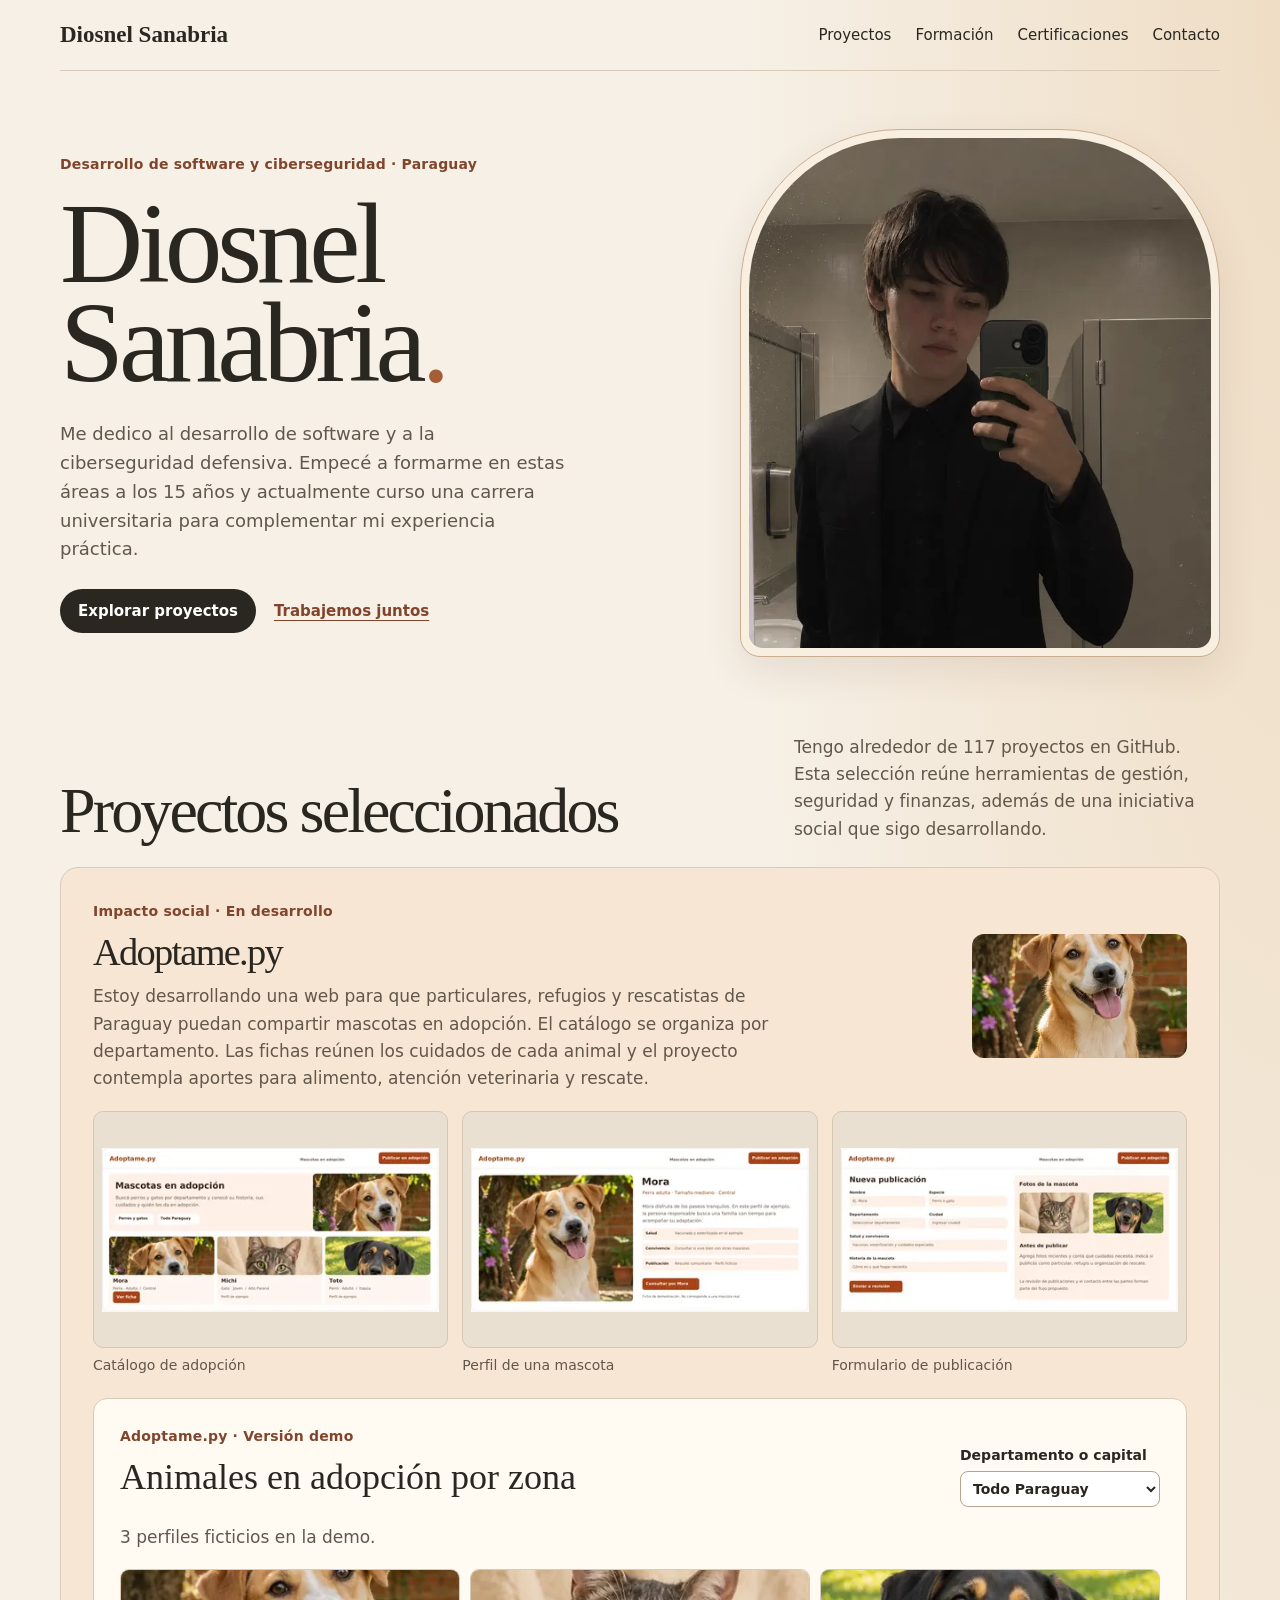
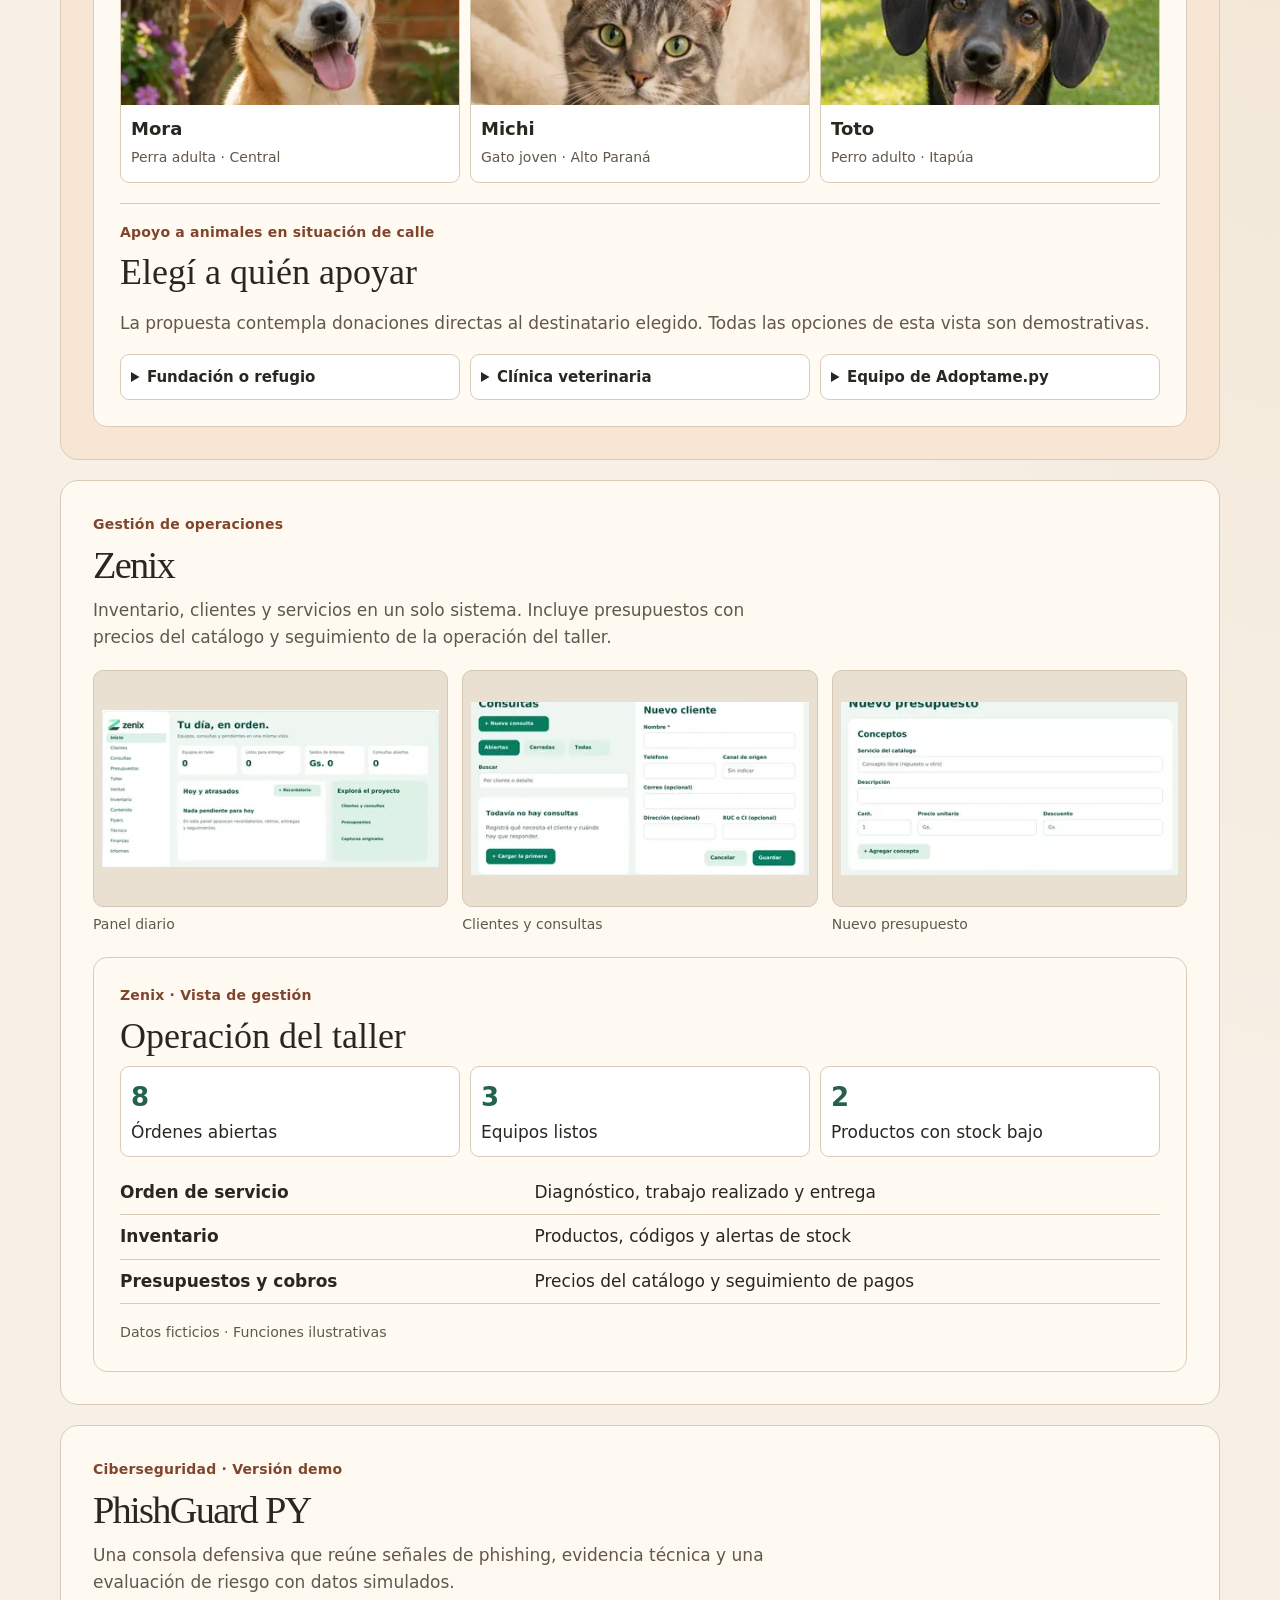
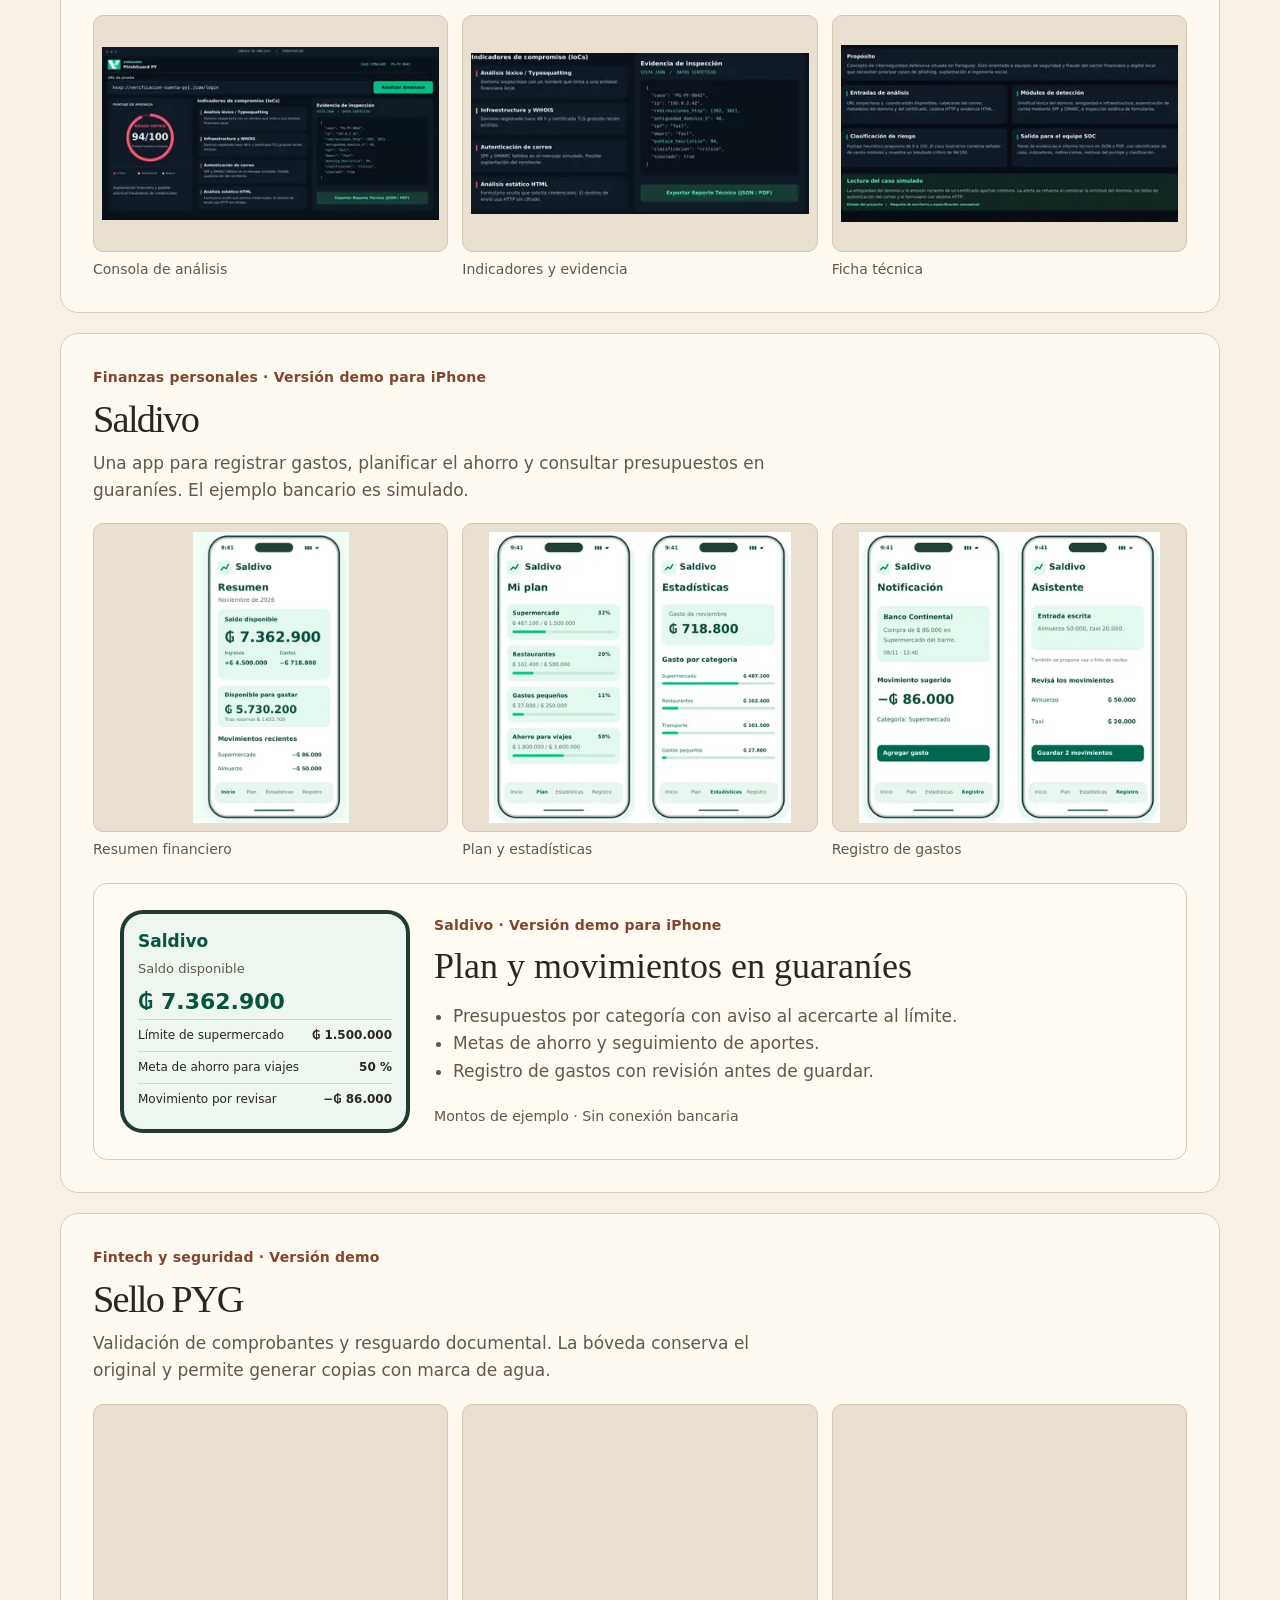
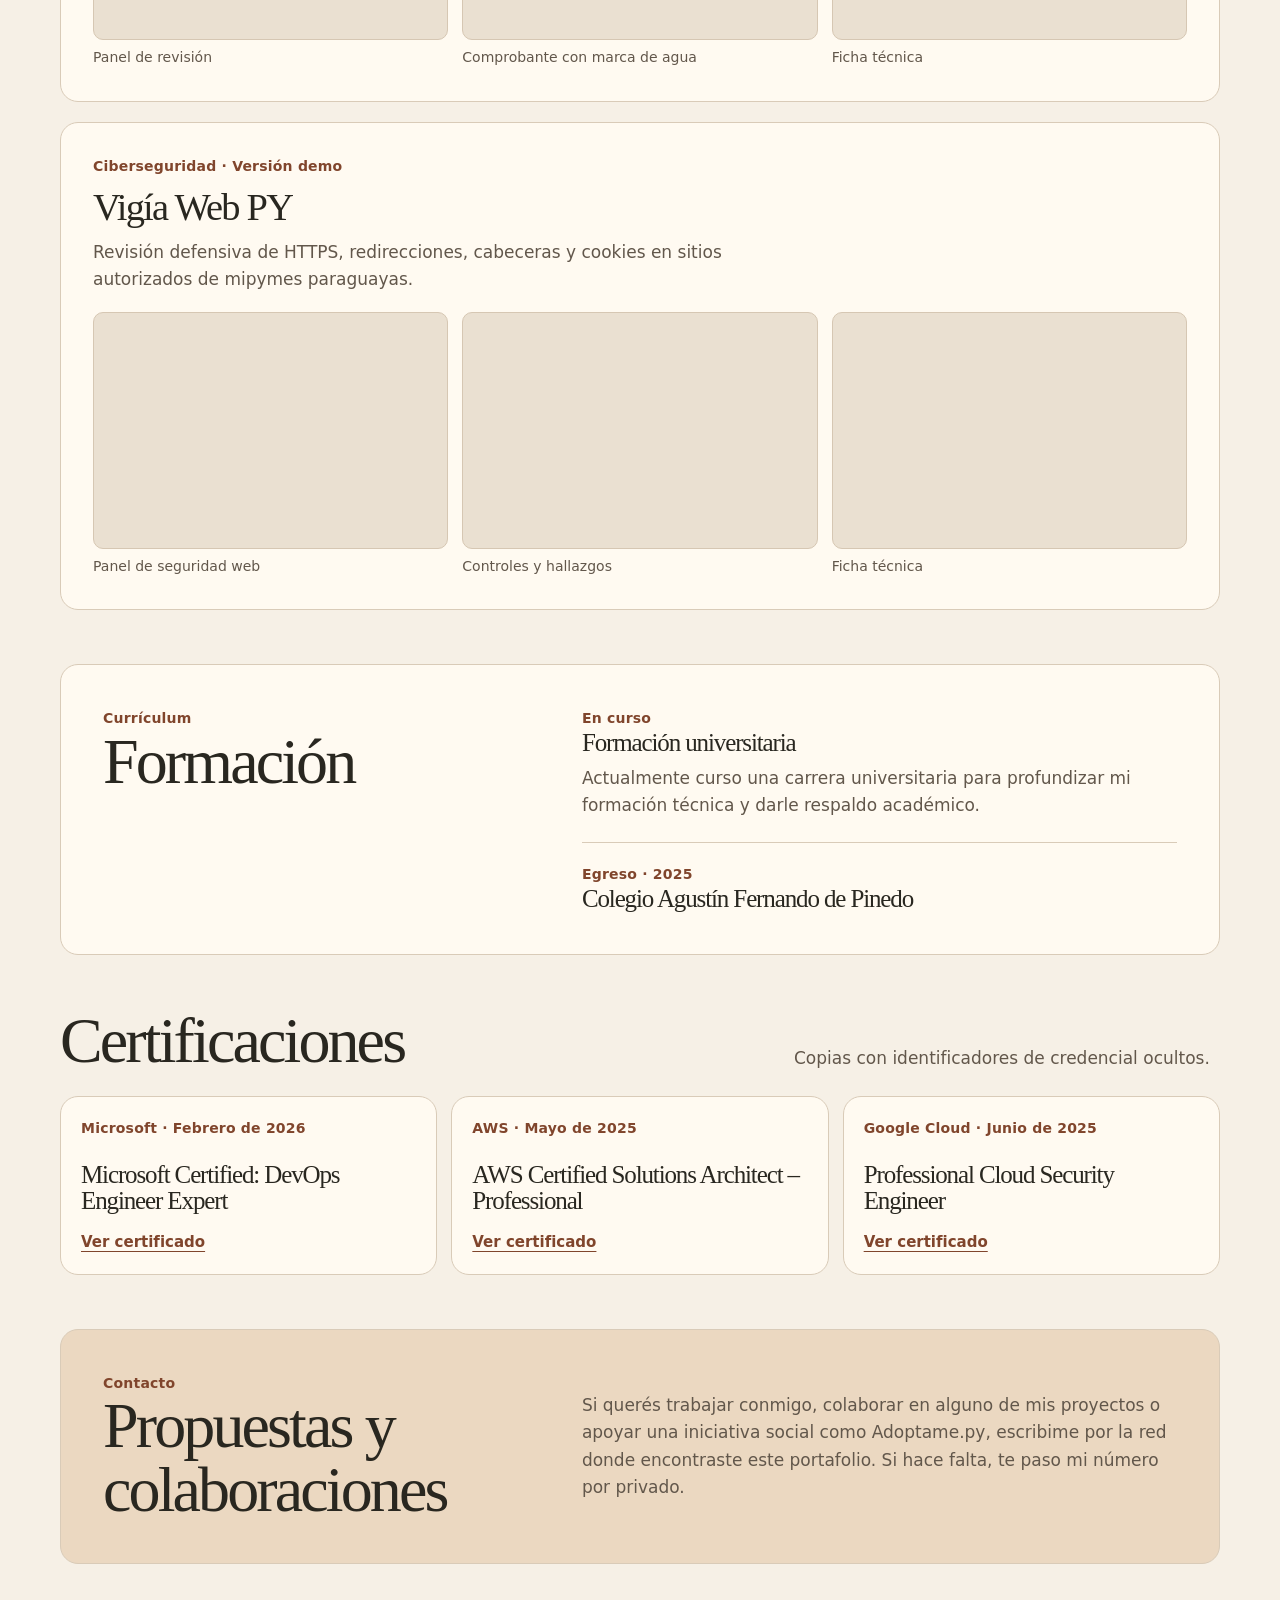
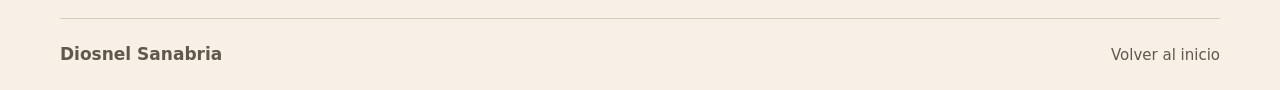
==== index.html @ ed6f6dd9 "Publicar portafolio profesional" ====
<!doctype html>
<html lang="es-PY">
<head>
<meta charset="utf-8">
<meta http-equiv="Content-Security-Policy" content="default-src &#x27;none&#x27;; script-src &#x27;self&#x27;; style-src &#x27;self&#x27;; img-src &#x27;self&#x27;; connect-src &#x27;none&#x27;; object-src &#x27;none&#x27;; base-uri &#x27;none&#x27;; form-action &#x27;none&#x27;">
<meta name="referrer" content="no-referrer">
<meta property="og:url" content="https://sanabriadiosnel86-dotcom.github.io/">
<meta name="viewport" content="width=device-width, initial-scale=1">
<meta name="theme-color" content="#f6f0e6">
<meta name="description" content="Diosnel Sanabria, desarrollo de software y ciberseguridad en Paraguay. Proyectos, formación y certificaciones.">
<meta property="og:title" content="Diosnel Sanabria · Portafolio">
<meta property="og:description" content="Proyectos de software, seguridad defensiva y un proyecto de adopción para Paraguay.">
<meta property="og:type" content="website">
<meta property="og:image" content="https://sanabriadiosnel86-dotcom.github.io/asset-share.png">
<title>Diosnel Sanabria · Portafolio</title>
<link rel="stylesheet" href="style.css">
<script src="gallery.js" defer></script>
</head>
<body>
<header class="top wrap"><a class="brand" href="#inicio">Diosnel Sanabria</a><nav aria-label="Navegación"><a href="#proyectos">Proyectos</a><a href="#formacion">Formación</a><a href="#certificaciones">Certificaciones</a><a href="#contacto">Contacto</a></nav></header>
<main class="wrap" id="inicio">
<section class="hero" aria-labelledby="nombre">
<div class="hero-copy"><p class="eyebrow">Desarrollo de software y ciberseguridad · Paraguay</p>
<h1 id="nombre">Diosnel<br>Sanabria<span>.</span></h1>
<p class="intro">Me dedico al desarrollo de software y a la ciberseguridad defensiva. Empecé a formarme en estas áreas a los 15 años y actualmente curso una carrera universitaria para complementar mi experiencia práctica.</p>
<div class="actions"><a class="button" href="#proyectos">Explorar proyectos</a><a class="text-link" href="#contacto">Trabajemos juntos</a></div></div>
<figure class="portrait"><img src="asset-diosnel.webp" srcset="asset-diosnel-480.webp 480w, asset-diosnel-760.webp 760w, asset-diosnel.webp 920w" sizes="(max-width: 760px) calc(100vw - 32px), 520px" width="920" height="1060" fetchpriority="high" alt="Retrato de Diosnel Sanabria"></figure>
</section>
<section id="proyectos" class="section">
<div class="section-head"><h2>Proyectos seleccionados</h2><p>Tengo alrededor de 117 proyectos en GitHub. Esta selección reúne herramientas de gestión, seguridad y finanzas, además de una iniciativa social que sigo desarrollando.</p></div>
<div class="case-list"><article class="case case-social" id="adoptame"><div class="case-copy"><div><p class="eyebrow">Impacto social · En desarrollo</p><h3>Adoptame.py</h3><p>Estoy desarrollando una web para que particulares, refugios y rescatistas de Paraguay puedan compartir mascotas en adopción. El catálogo se organiza por departamento. Las fichas reúnen los cuidados de cada animal y el proyecto contempla aportes para alimento, atención veterinaria y rescate.</p></div><img class="adoption-photo" src="asset-mora.webp" srcset="asset-mora-380.webp 380w, asset-mora.webp 680w" sizes="(max-width: 760px) 90vw, 370px" width="680" height="690" decoding="async" alt="Mora, mascota ficticia de la maqueta de adopción" loading="lazy"></div><div class="screens "><figure><a class="image-link" href="asset-adoptame-1.webp" data-gallery="adoptame" data-label="Adoptame.py · Catálogo de adopción"><img loading="lazy" src="asset-adoptame-1.webp" srcset="asset-adoptame-1-380.webp 380w, asset-adoptame-1-720.webp 720w, asset-adoptame-1.webp 1510w" sizes="(max-width: 760px) 90vw, 370px" width="1510" height="737" decoding="async" alt="Catálogo de adopción de Adoptame.py"></a><figcaption>Catálogo de adopción</figcaption></figure><figure><a class="image-link" href="asset-adoptame-2.webp" data-gallery="adoptame" data-label="Adoptame.py · Perfil de una mascota"><img loading="lazy" src="asset-adoptame-2.webp" srcset="asset-adoptame-2-380.webp 380w, asset-adoptame-2-720.webp 720w, asset-adoptame-2.webp 1510w" sizes="(max-width: 760px) 90vw, 370px" width="1510" height="737" decoding="async" alt="Perfil de una mascota de Adoptame.py"></a><figcaption>Perfil de una mascota</figcaption></figure><figure><a class="image-link" href="asset-adoptame-3.webp" data-gallery="adoptame" data-label="Adoptame.py · Formulario de publicación"><img loading="lazy" src="asset-adoptame-3.webp" srcset="asset-adoptame-3-380.webp 380w, asset-adoptame-3-720.webp 720w, asset-adoptame-3.webp 1510w" sizes="(max-width: 760px) 90vw, 370px" width="1510" height="737" decoding="async" alt="Formulario de publicación de Adoptame.py"></a><figcaption>Formulario de publicación</figcaption></figure></div>
<section class="demo-window adoption-demo" aria-labelledby="adoption-demo-title">
<div class="demo-top"><div><p class="eyebrow">Adoptame.py · Versión demo</p><h4 id="adoption-demo-title">Animales en adopción por zona</h4></div><label class="area-label" for="adoption-area">Departamento o capital<select id="adoption-area"><option value="">Todo Paraguay</option><option>Asunción</option><option>Concepción</option><option>San Pedro</option><option>Cordillera</option><option>Guairá</option><option>Caaguazú</option><option>Caazapá</option><option>Itapúa</option><option>Misiones</option><option>Paraguarí</option><option>Alto Paraná</option><option>Central</option><option>Ñeembucú</option><option>Amambay</option><option>Canindeyú</option><option>Presidente Hayes</option><option>Boquerón</option><option>Alto Paraguay</option></select></label></div>
<p id="adoption-status" role="status">3 perfiles ficticios en la demo</p>
<div class="pets-grid">
<article class="sample-pet" data-area="Central"><img src="asset-mora.webp" srcset="asset-mora-380.webp 380w, asset-mora.webp 680w" sizes="(max-width: 760px) 90vw, 370px" width="680" height="690" decoding="async" alt="Mora, perra mestiza de muestra" loading="lazy"><div><h5>Mora</h5><p>Perra adulta · Central</p></div></article>
<article class="sample-pet" data-area="Alto Paraná"><img src="asset-michi.webp" srcset="asset-michi-380.webp 380w, asset-michi.webp 420w" sizes="(max-width: 760px) 90vw, 370px" width="420" height="300" decoding="async" alt="Michi, gato de muestra" loading="lazy"><div><h5>Michi</h5><p>Gato joven · Alto Paraná</p></div></article>
<article class="sample-pet" data-area="Itapúa"><img src="asset-toto.webp" srcset="asset-toto-380.webp 380w, asset-toto.webp 420w" sizes="(max-width: 760px) 90vw, 370px" width="420" height="300" decoding="async" alt="Toto, perro de muestra" loading="lazy"><div><h5>Toto</h5><p>Perro adulto · Itapúa</p></div></article>
</div>
<div class="support"><p class="eyebrow">Apoyo a animales en situación de calle</p><h4>Elegí a quién apoyar</h4><p>La propuesta contempla donaciones directas al destinatario elegido. Todas las opciones de esta vista son demostrativas.</p>
<div class="support-options">
<details><summary>Fundación o refugio</summary><p>Aportes para alimento, insumos y hogares temporales, enviados a la organización elegida.</p></details>
<details><summary>Clínica veterinaria</summary><p>Aportes para consultas, tratamientos y recuperación de animales rescatados, enviados a la clínica elegida.</p></details>
<details><summary>Equipo de Adoptame.py</summary><p>Aportes para rescate, traslados, alimento de emergencia y búsqueda de hogares para animales en situación de calle.</p></details>
</div></div></section></article><article class="case" id="zenix"><div class="case-copy"><div><p class="eyebrow">Gestión de operaciones</p><h3>Zenix</h3><p>Inventario, clientes y servicios en un solo sistema. Incluye presupuestos con precios del catálogo y seguimiento de la operación del taller.</p></div></div><div class="screens "><figure><a class="image-link" href="asset-zenix-1.webp" data-gallery="zenix" data-label="Zenix · Panel diario"><img loading="lazy" src="asset-zenix-1.webp" srcset="asset-zenix-1-380.webp 380w, asset-zenix-1-720.webp 720w, asset-zenix-1.webp 1282w" sizes="(max-width: 760px) 90vw, 370px" width="1282" height="595" decoding="async" alt="Panel diario de Zenix"></a><figcaption>Panel diario</figcaption></figure><figure><a class="image-link" href="asset-zenix-2.webp" data-gallery="zenix" data-label="Zenix · Clientes y consultas"><img loading="lazy" src="asset-zenix-2.webp" srcset="asset-zenix-2-380.webp 380w, asset-zenix-2-720.webp 720w, asset-zenix-2.webp 989w" sizes="(max-width: 760px) 90vw, 370px" width="989" height="505" decoding="async" alt="Clientes y consultas de Zenix"></a><figcaption>Clientes y consultas</figcaption></figure><figure><a class="image-link" href="asset-zenix-3.webp" data-gallery="zenix" data-label="Zenix · Nuevo presupuesto"><img loading="lazy" src="asset-zenix-3.webp" srcset="asset-zenix-3-380.webp 380w, asset-zenix-3-720.webp 720w, asset-zenix-3.webp 989w" sizes="(max-width: 760px) 90vw, 370px" width="989" height="505" decoding="async" alt="Nuevo presupuesto de Zenix"></a><figcaption>Nuevo presupuesto</figcaption></figure></div>
<section class="demo-window business-demo" aria-labelledby="operations-demo-title">
<p class="eyebrow">Zenix · Vista de gestión</p><h4 id="operations-demo-title">Operación del taller</h4>
<div class="demo-metrics"><div><b>8</b><span>Órdenes abiertas</span></div><div><b>3</b><span>Equipos listos</span></div><div><b>2</b><span>Productos con stock bajo</span></div></div>
<div class="demo-list"><div><strong>Orden de servicio</strong><span>Diagnóstico, trabajo realizado y entrega</span></div><div><strong>Inventario</strong><span>Productos, códigos y alertas de stock</span></div><div><strong>Presupuestos y cobros</strong><span>Precios del catálogo y seguimiento de pagos</span></div></div>
<small>Datos ficticios · Funciones ilustrativas</small></section></article><article class="case" id="phishguard"><div class="case-copy"><div><p class="eyebrow">Ciberseguridad · Versión demo</p><h3>PhishGuard PY</h3><p>Una consola defensiva que reúne señales de phishing, evidencia técnica y una evaluación de riesgo con datos simulados.</p></div></div><div class="screens "><figure><a class="image-link" href="asset-phishguard-1.webp" data-gallery="phishguard" data-label="PhishGuard PY · Consola de análisis"><img loading="lazy" src="asset-phishguard-1.webp" srcset="asset-phishguard-1-380.webp 380w, asset-phishguard-1-720.webp 720w, asset-phishguard-1.webp 1708w" sizes="(max-width: 760px) 90vw, 370px" width="1708" height="871" decoding="async" alt="Consola de análisis de PhishGuard PY"></a><figcaption>Consola de análisis</figcaption></figure><figure><a class="image-link" href="asset-phishguard-2.webp" data-gallery="phishguard" data-label="PhishGuard PY · Indicadores y evidencia"><img loading="lazy" src="asset-phishguard-2.webp" srcset="asset-phishguard-2-380.webp 380w, asset-phishguard-2-720.webp 720w, asset-phishguard-2.webp 1208w" sizes="(max-width: 760px) 90vw, 370px" width="1208" height="580" decoding="async" alt="Indicadores y evidencia de PhishGuard PY"></a><figcaption>Indicadores y evidencia</figcaption></figure><figure><a class="image-link" href="asset-phishguard-3.webp" data-gallery="phishguard" data-label="PhishGuard PY · Ficha técnica"><img loading="lazy" src="asset-phishguard-3.webp" srcset="asset-phishguard-3-380.webp 380w, asset-phishguard-3-720.webp 720w, asset-phishguard-3.webp 1708w" sizes="(max-width: 760px) 90vw, 370px" width="1708" height="894" decoding="async" alt="Ficha técnica de PhishGuard PY"></a><figcaption>Ficha técnica</figcaption></figure></div></article><article class="case" id="saldivo"><div class="case-copy"><div><p class="eyebrow">Finanzas personales · Versión demo para iPhone</p><h3>Saldivo</h3><p>Una app para registrar gastos, planificar el ahorro y consultar presupuestos en guaraníes. El ejemplo bancario es simulado.</p></div></div><div class="screens phones"><figure><a class="image-link" href="asset-saldivo-1.webp" data-gallery="saldivo" data-label="Saldivo · Resumen financiero"><img loading="lazy" src="asset-saldivo-1.webp" srcset="asset-saldivo-1-380.webp 380w, asset-saldivo-1.webp 439w" sizes="(max-width: 760px) 90vw, 370px" width="439" height="818" decoding="async" alt="Resumen financiero de Saldivo"></a><figcaption>Resumen financiero</figcaption></figure><figure><a class="image-link" href="asset-saldivo-2.webp" data-gallery="saldivo" data-label="Saldivo · Plan y estadísticas"><img loading="lazy" src="asset-saldivo-2.webp" srcset="asset-saldivo-2-380.webp 380w, asset-saldivo-2-720.webp 720w, asset-saldivo-2.webp 846w" sizes="(max-width: 760px) 90vw, 370px" width="846" height="818" decoding="async" alt="Plan y estadísticas de Saldivo"></a><figcaption>Plan y estadísticas</figcaption></figure><figure><a class="image-link" href="asset-saldivo-3.webp" data-gallery="saldivo" data-label="Saldivo · Registro de gastos"><img loading="lazy" src="asset-saldivo-3.webp" srcset="asset-saldivo-3-380.webp 380w, asset-saldivo-3-720.webp 720w, asset-saldivo-3.webp 846w" sizes="(max-width: 760px) 90vw, 370px" width="846" height="818" decoding="async" alt="Registro de gastos de Saldivo"></a><figcaption>Registro de gastos</figcaption></figure></div>
<section class="demo-window finance-demo" aria-labelledby="finance-demo-title">
<div class="phone-example"><div class="phone-head">Saldivo</div><p>Saldo disponible</p><strong>₲ 7.362.900</strong><div class="phone-row"><span>Límite de supermercado</span><b>₲ 1.500.000</b></div><div class="phone-row"><span>Meta de ahorro para viajes</span><b>50 %</b></div><div class="phone-row"><span>Movimiento por revisar</span><b>−₲ 86.000</b></div></div>
<div><p class="eyebrow">Saldivo · Versión demo para iPhone</p><h4 id="finance-demo-title">Plan y movimientos en guaraníes</h4><ul><li>Presupuestos por categoría con aviso al acercarte al límite.</li><li>Metas de ahorro y seguimiento de aportes.</li><li>Registro de gastos con revisión antes de guardar.</li></ul><small>Montos de ejemplo · Sin conexión bancaria</small></div></section></article><article class="case" id="sello"><div class="case-copy"><div><p class="eyebrow">Fintech y seguridad · Versión demo</p><h3>Sello PYG</h3><p>Validación de comprobantes y resguardo documental. La bóveda conserva el original y permite generar copias con marca de agua.</p></div></div><div class="screens "><figure><a class="image-link" href="asset-sello-1.webp" data-gallery="sello" data-label="Sello PYG · Panel de revisión"><img loading="lazy" src="asset-sello-1.webp" srcset="asset-sello-1-380.webp 380w, asset-sello-1-720.webp 720w, asset-sello-1.webp 1469w" sizes="(max-width: 760px) 90vw, 370px" width="1469" height="732" decoding="async" alt="Panel de revisión de Sello PYG"></a><figcaption>Panel de revisión</figcaption></figure><figure><a class="image-link" href="asset-sello-2.webp" data-gallery="sello" data-label="Sello PYG · Comprobante con marca de agua"><img loading="lazy" src="asset-sello-2.webp" srcset="asset-sello-2-380.webp 380w, asset-sello-2.webp 671w" sizes="(max-width: 760px) 90vw, 370px" width="671" height="596" decoding="async" alt="Comprobante con marca de agua de Sello PYG"></a><figcaption>Comprobante con marca de agua</figcaption></figure><figure><a class="image-link" href="asset-sello-3.webp" data-gallery="sello" data-label="Sello PYG · Ficha técnica"><img loading="lazy" src="asset-sello-3.webp" srcset="asset-sello-3-380.webp 380w, asset-sello-3-720.webp 720w, asset-sello-3.webp 1469w" sizes="(max-width: 760px) 90vw, 370px" width="1469" height="680" decoding="async" alt="Ficha técnica de Sello PYG"></a><figcaption>Ficha técnica</figcaption></figure></div></article><article class="case" id="vigia"><div class="case-copy"><div><p class="eyebrow">Ciberseguridad · Versión demo</p><h3>Vigía Web PY</h3><p>Revisión defensiva de HTTPS, redirecciones, cabeceras y cookies en sitios autorizados de mipymes paraguayas.</p></div></div><div class="screens "><figure><a class="image-link" href="asset-vigia-1.webp" data-gallery="vigia" data-label="Vigía Web PY · Panel de seguridad web"><img loading="lazy" src="asset-vigia-1.webp" srcset="asset-vigia-1-380.webp 380w, asset-vigia-1-720.webp 720w, asset-vigia-1.webp 1469w" sizes="(max-width: 760px) 90vw, 370px" width="1469" height="732" decoding="async" alt="Panel de seguridad web de Vigía Web PY"></a><figcaption>Panel de seguridad web</figcaption></figure><figure><a class="image-link" href="asset-vigia-2.webp" data-gallery="vigia" data-label="Vigía Web PY · Controles y hallazgos"><img loading="lazy" src="asset-vigia-2.webp" srcset="asset-vigia-2-380.webp 380w, asset-vigia-2-720.webp 720w, asset-vigia-2.webp 1405w" sizes="(max-width: 760px) 90vw, 370px" width="1405" height="450" decoding="async" alt="Controles y hallazgos de Vigía Web PY"></a><figcaption>Controles y hallazgos</figcaption></figure><figure><a class="image-link" href="asset-vigia-3.webp" data-gallery="vigia" data-label="Vigía Web PY · Ficha técnica"><img loading="lazy" src="asset-vigia-3.webp" srcset="asset-vigia-3-380.webp 380w, asset-vigia-3-720.webp 720w, asset-vigia-3.webp 1469w" sizes="(max-width: 760px) 90vw, 370px" width="1469" height="680" decoding="async" alt="Ficha técnica de Vigía Web PY"></a><figcaption>Ficha técnica</figcaption></figure></div></article></div></section>
<section id="formacion" class="section education">
<div><p class="eyebrow">Currículum</p><h2>Formación</h2></div>
<div class="education-list"><article><p class="eyebrow">En curso</p><h3>Formación universitaria</h3><p>Actualmente curso una carrera universitaria para profundizar mi formación técnica y darle respaldo académico.</p></article>
<article><p class="eyebrow">Egreso · 2025</p><h3>Colegio Agustín Fernando de Pinedo</h3></article></div>
</section>
<section id="certificaciones" class="section">
<div class="section-head"><h2>Certificaciones</h2><p>Copias con identificadores de credencial ocultos.</p></div>
<div class="credentials">
<article><p class="eyebrow">Microsoft · Febrero de 2026</p><h3>Microsoft Certified: DevOps Engineer Expert</h3><a class="text-link" href="asset-microsoft.webp" data-gallery="certificados" data-label="Microsoft">Ver certificado</a></article>
<article><p class="eyebrow">AWS · Mayo de 2025</p><h3>AWS Certified Solutions Architect – Professional</h3><a class="text-link" href="asset-aws.webp" data-gallery="certificados" data-label="AWS">Ver certificado</a></article>
<article><p class="eyebrow">Google Cloud · Junio de 2025</p><h3>Professional Cloud Security Engineer</h3><a class="text-link" href="asset-google-cloud.webp" data-gallery="certificados" data-label="Google Cloud">Ver certificado</a></article>
</div></section>
<section id="contacto" class="section contact"><div><p class="eyebrow">Contacto</p><h2>Propuestas y colaboraciones</h2></div><p>Si querés trabajar conmigo, colaborar en alguno de mis proyectos o apoyar una iniciativa social como Adoptame.py, escribime por la red donde encontraste este portafolio. Si hace falta, te paso mi número por privado.</p></section>
</main>
<footer class="wrap footer"><strong>Diosnel Sanabria</strong><a href="#inicio">Volver al inicio</a></footer>
<dialog id="viewer" aria-label="Galería ampliada"><div class="viewer-content"><div class="viewer-bar"><strong id="viewer-caption" aria-live="polite"></strong><button type="button" id="close-viewer">Cerrar</button></div><img id="viewer-image" alt=""><div class="viewer-controls"><button type="button" id="previous">Anterior</button><span id="viewer-count"></span><button type="button" id="next">Siguiente</button></div></div></dialog>
</body></html>
---- style.css ----
:root{color-scheme:light;--paper:#f6f0e6;--white:#fffaf1;--ink:#292720;--muted:#62574b;--accent:#80452c;--line:#d9cbb8}
*{box-sizing:border-box}html{scroll-behavior:smooth}body{margin:0;background:radial-gradient(ellipse at top right,#efddc5 0,transparent 34rem),var(--paper);color:var(--ink);font:17px/1.6 system-ui,sans-serif}a{color:inherit}a:focus-visible,button:focus-visible{outline:3px solid #ac602e;outline-offset:4px}button{font:inherit;cursor:pointer}.wrap{width:min(1160px,calc(100% - 64px));margin-inline:auto}.top,.footer{display:flex;align-items:center;justify-content:space-between;gap:20px;padding-block:22px}.top{border-bottom:1px solid var(--line)}.brand{font:700 23px Georgia,serif;text-decoration:none}.top nav{display:flex;gap:24px;flex-wrap:wrap}.top nav a,.footer a{font-size:15px;text-decoration:none}.top nav a:hover,.footer a:hover{text-decoration:underline}
.hero{display:grid;grid-template-columns:1.13fr .87fr;align-items:center;gap:56px;padding:58px 0 77px}.eyebrow{font-size:14px;font-weight:700;letter-spacing:.015em;color:var(--accent);margin:0 0 10px}.hero h1,h2,h3{font-family:Georgia,'Times New Roman',serif;letter-spacing:-.045em;margin:0}.hero h1{font-weight:500;font-size:clamp(60px,9vw,136px);line-height:.86;margin:19px 0 28px}.hero h1 span{color:#a45d36}.intro{max-width:505px;color:var(--muted);font-size:18px;margin:0 0 25px}.portrait{margin:0;position:relative;padding:8px;border:1px solid #c9ad90;border-radius:160px 160px 20px 20px;background:#f9efe0;box-shadow:0 15px 38px #5e351b19}.portrait img{display:block;width:100%;height:clamp(350px,44vw,510px);object-fit:cover;object-position:center 34%;border-radius:152px 152px 14px 14px}.actions{display:flex;align-items:center;gap:18px;flex-wrap:wrap}.button{display:inline-block;border-radius:100px;background:var(--ink);color:#fff;text-decoration:none;padding:10px 18px;font-size:15px;font-weight:700}.button:hover{background:var(--accent)}.text-link{font-size:15px;font-weight:700;color:var(--accent);text-underline-offset:.25em}
.section{scroll-margin-top:20px;margin-bottom:54px}.section-head{display:grid;grid-template-columns:1.25fr .75fr;gap:24px;align-items:end;margin-bottom:24px}.section-head p,.education p,.contact p,.case-copy p:not(.eyebrow){margin:0;color:var(--muted)}h2{font-size:clamp(36px,5vw,64px);line-height:.99;font-weight:500}h3{font-size:clamp(28px,3vw,43px);line-height:1.05;font-weight:500}.case-list{display:grid;gap:20px}.case,.education,.credentials article,.contact{border:1px solid var(--line);border-radius:18px;background:var(--white)}.case{padding:clamp(16px,3vw,32px)}.case-copy{display:flex;justify-content:space-between;gap:24px;margin-bottom:19px;align-items:center}.case-copy p:not(.eyebrow){margin-top:11px;max-width:710px}.case-social{background:#f8e6d5}.adoption-photo{width:clamp(110px,22%,215px);height:124px;object-fit:cover;object-position:center 28%;border-radius:12px}
.screens,.credentials{display:grid;grid-template-columns:repeat(3,minmax(0,1fr));gap:14px}.screens figure{min-width:0;margin:0}.image-link{display:grid;place-items:center;aspect-ratio:1.5;background:#eae0d1;border:1px solid #d6c7b3;border-radius:10px;padding:8px;overflow:hidden}.image-link img{width:100%;height:100%;min-height:0;object-fit:contain;transition:transform .2s ease}.image-link:hover img{transform:scale(1.035)}.phones .image-link{aspect-ratio:1.15}.screens figcaption{font-size:14px;margin-top:6px;color:var(--muted)}
.education,.contact{display:grid;grid-template-columns:.86fr 1.14fr;gap:30px;padding:clamp(20px,4vw,42px)}.education-list{display:grid;gap:23px}.education-list article+article{padding-top:20px;border-top:1px solid var(--line)}.education-list h3{font-size:25px}.education-list p:not(.eyebrow){margin-top:9px}.education-list .eyebrow,.education .eyebrow,.contact .eyebrow{color:var(--accent)}.credentials article{padding:20px;display:flex;flex-direction:column;align-items:start;gap:12px}.credentials h3{font-size:25px}.credentials a{margin-top:auto;padding-top:4px}.contact{background:#ebd8c1;align-items:center}.footer{border-top:1px solid var(--line);color:var(--muted)}
dialog{width:min(1100px,calc(100% - 24px));max-height:calc(100% - 24px);padding:0;border:1px solid var(--line);border-radius:16px;background:#fffaf1;color:var(--ink)}dialog::backdrop{background:#23190fbe}.viewer-content{padding:14px}.viewer-bar,.viewer-controls{display:flex;align-items:center;justify-content:space-between;gap:12px}.viewer-bar button,.viewer-controls button{border:1px solid var(--line);padding:6px 10px;border-radius:7px;background:#f7ecdc;color:var(--ink)}.viewer-content img{display:block;width:100%;height:min(66vh,720px);object-fit:contain;margin-block:9px;background:#eee5d8}.viewer-controls span{color:var(--muted);font-size:14px}
@media(max-width:760px){.wrap{width:calc(100% - 32px)}.top{align-items:flex-start;flex-direction:column;gap:12px;padding-block:15px}.top nav{gap:13px}.top nav a{font-size:14px}.hero,.section-head,.education,.contact,.credentials{grid-template-columns:1fr}.hero{gap:25px;padding:38px 0 48px}.hero h1{font-size:clamp(61px,15.5vw,103px)}.portrait{width:min(100%,430px)}.portrait img{height:clamp(320px,95vw,430px)}.screens{grid-template-columns:repeat(2,minmax(0,1fr));gap:10px}.screens figure:first-child{grid-column:1/-1}.screens figure:first-child .image-link{aspect-ratio:1.7}.screens.phones figure:first-child .image-link{aspect-ratio:1.25}.image-link{padding:4px}.screens figcaption{font-size:13px}.case-copy{align-items:flex-start}.adoption-photo{height:93px;width:95px}.section-head{gap:12px}.section{margin-bottom:39px}}
@media(max-width:420px){.case-social .case-copy{display:block}.adoption-photo{width:100%;height:145px;margin-top:13px}}
@media(prefers-reduced-motion:reduce){html{scroll-behavior:auto}.image-link img{transition:none}}
.demo-window{margin-top:22px;padding:clamp(15px,3vw,26px);border-radius:14px;background:#fffaf2;border:1px solid var(--line)}.demo-window h4{font:500 clamp(24px,3vw,36px)/1.1 Georgia,serif;margin:0 0 10px}.demo-window p:not(.eyebrow),.demo-window li,.demo-window small{color:var(--muted)}.demo-top{display:flex;justify-content:space-between;align-items:end;gap:16px}.area-label{font-size:14px;font-weight:700;display:grid;gap:5px}.area-label select{font:inherit;color:var(--ink);background:#fff;border:1px solid #b9a28e;border-radius:8px;padding:8px;min-width:200px}.pets-grid,.support-options,.demo-metrics{display:grid;grid-template-columns:repeat(3,minmax(0,1fr));gap:10px}.sample-pet,.support-options details,.demo-metrics>div{border:1px solid var(--line);border-radius:9px;background:#fff;overflow:hidden}.sample-pet img{display:block;width:100%;height:135px;object-fit:cover;object-position:center 26%}.sample-pet div,.support-options details,.demo-metrics>div{padding:10px}.sample-pet h5{font-size:18px;margin:0}.sample-pet p,.support-options details p{margin:3px 0;font-size:14px}.support{margin-top:20px;border-top:1px solid var(--line);padding-top:17px}.support summary{font-size:15px;font-weight:700;cursor:pointer}.demo-metrics b,.demo-metrics span{display:block}.demo-metrics b{font-size:26px;color:#24624d}.demo-list{margin:14px 0}.demo-list>div{display:grid;grid-template-columns:minmax(145px,.65fr) 1fr;gap:8px;padding:8px 0;border-bottom:1px solid var(--line)}.finance-demo{display:grid;grid-template-columns:minmax(210px,290px) 1fr;align-items:center;gap:24px}.phone-example{padding:14px;border:4px solid #203b31;border-radius:23px;background:#edf7ef}.phone-head,.phone-example strong{color:#06533f;font-weight:800}.phone-example strong{font-size:22px}.phone-example p{margin:4px 0;font-size:13px}.phone-row{display:flex;justify-content:space-between;gap:5px;padding:6px 0;font-size:12px;border-top:1px solid #c7dccc}.phone-row:first-of-type{margin-top:9px}.finance-demo ul{padding-left:19px}
@media(max-width:640px){.demo-top{display:grid;align-items:start}.area-label select{min-width:0;width:100%}.pets-grid{grid-template-columns:1fr 1fr}.support-options{grid-template-columns:1fr}.finance-demo{grid-template-columns:1fr}.demo-metrics{grid-template-columns:1fr}.demo-list>div{grid-template-columns:1fr;gap:0}}
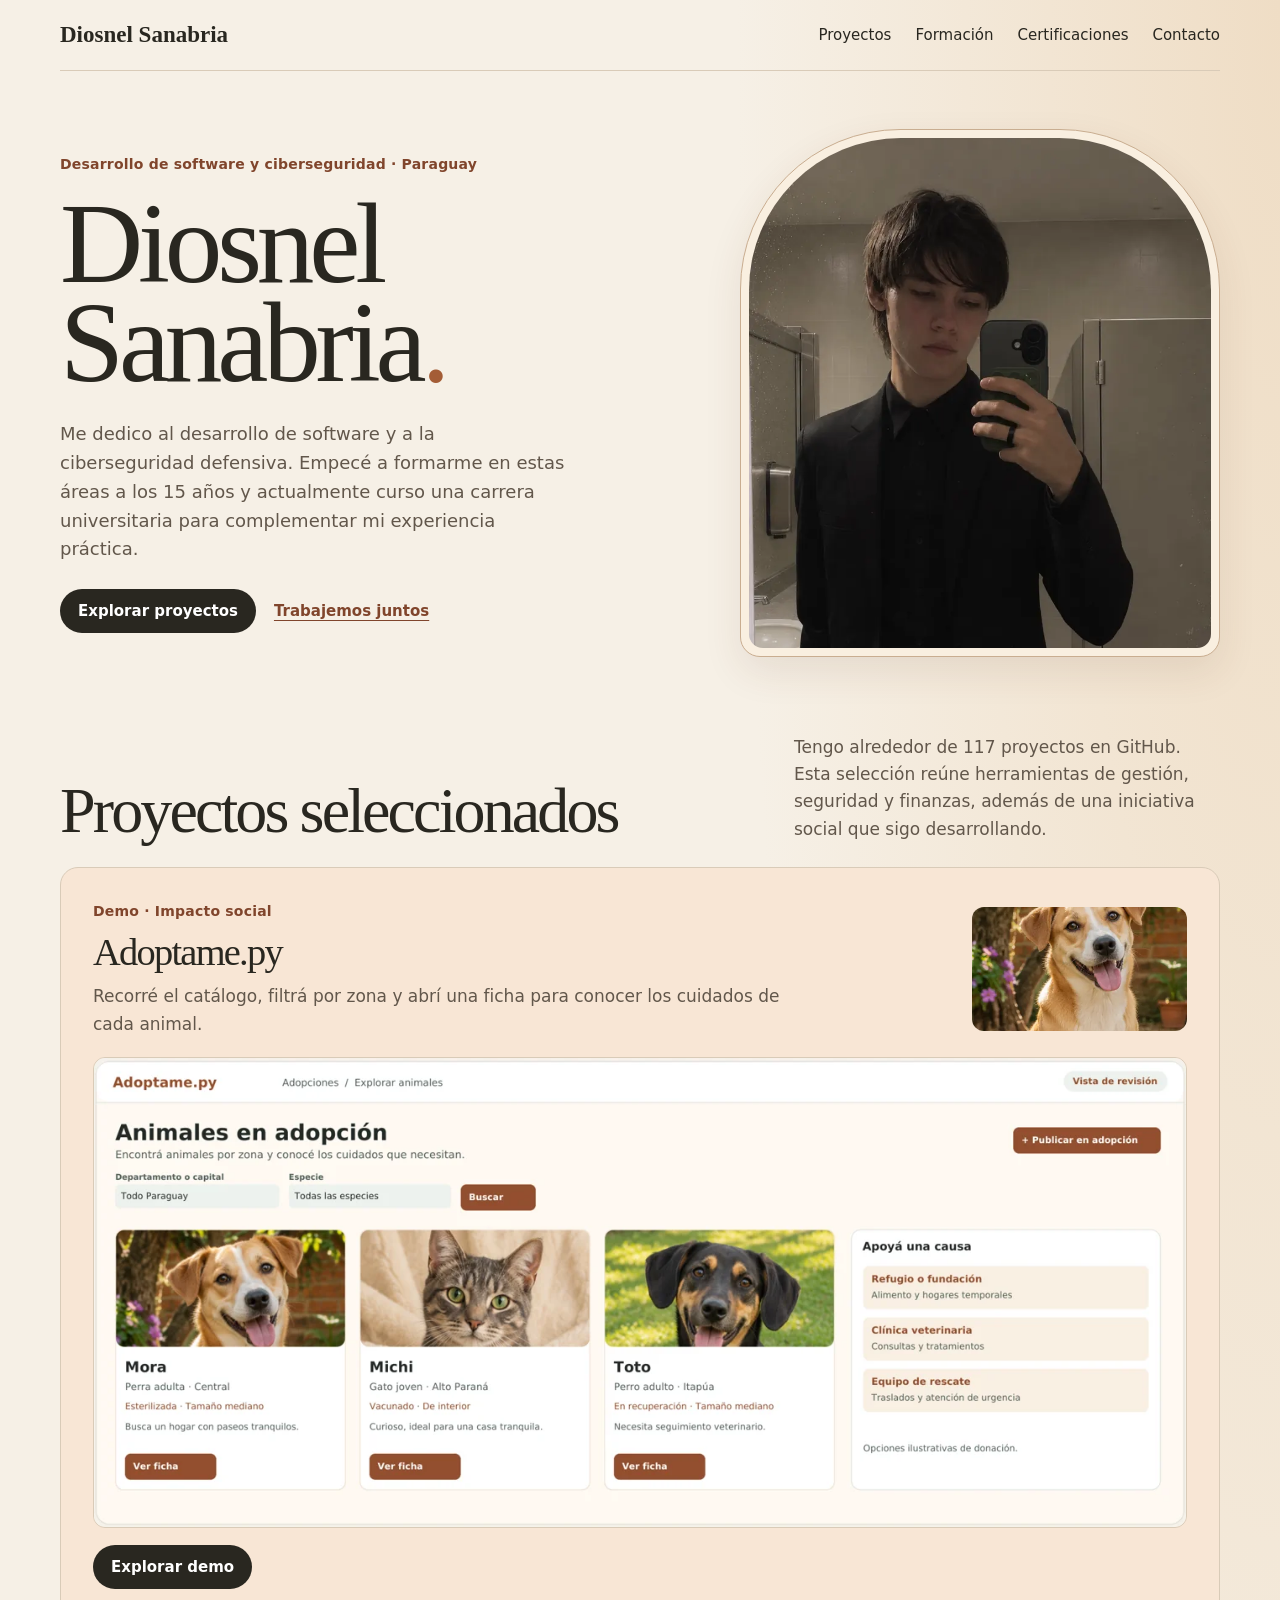
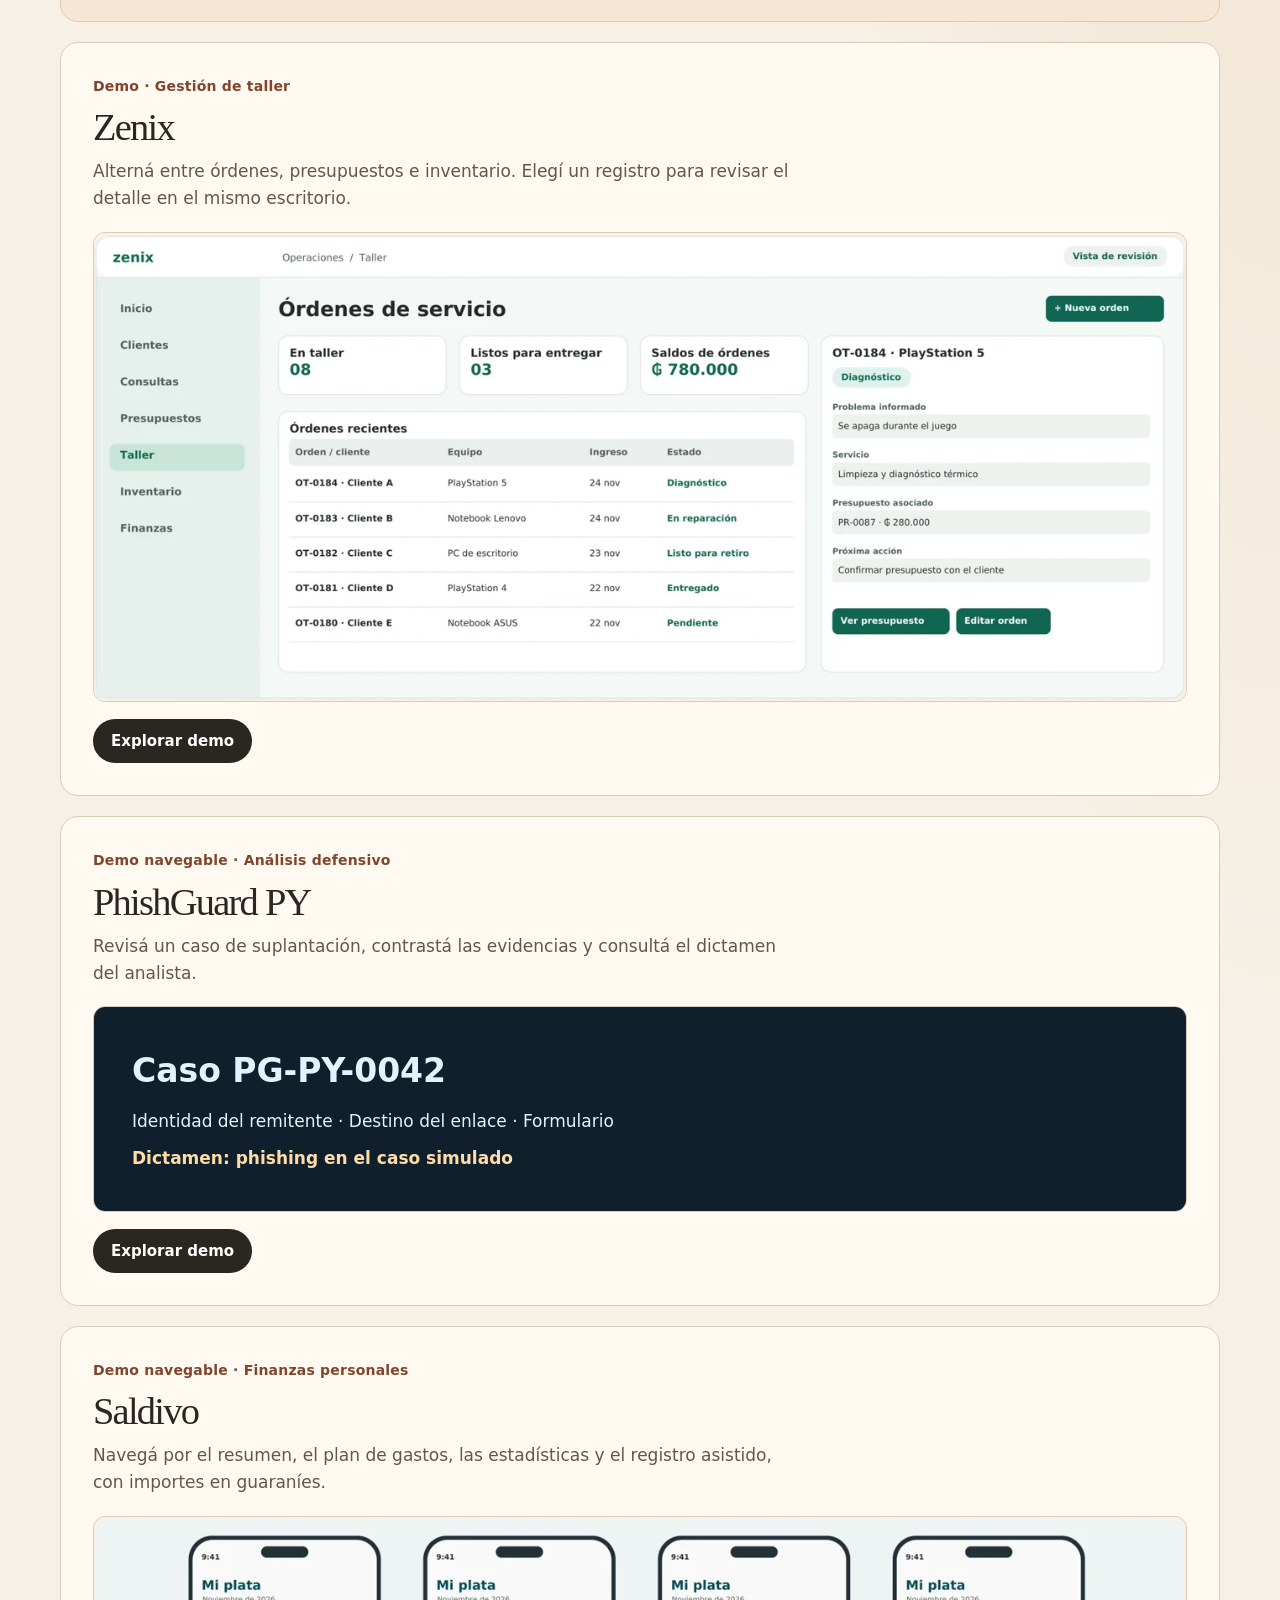
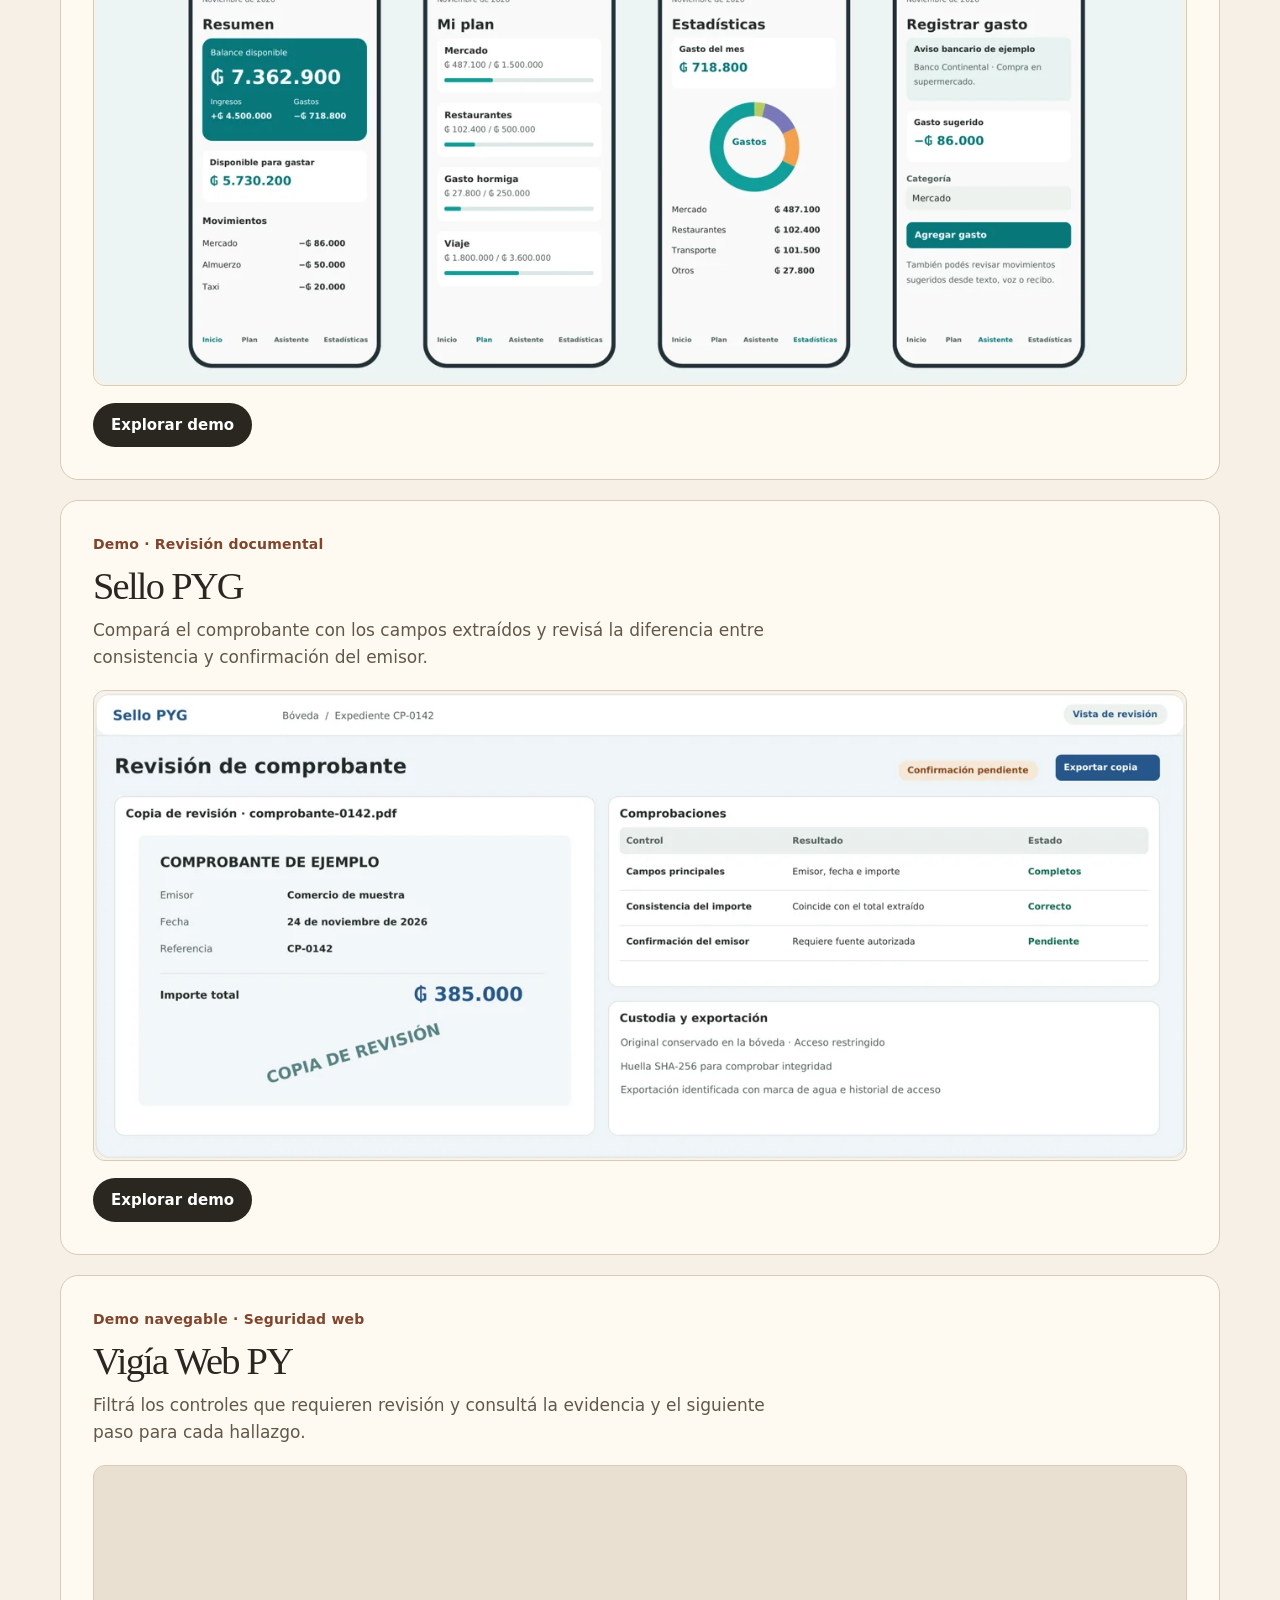
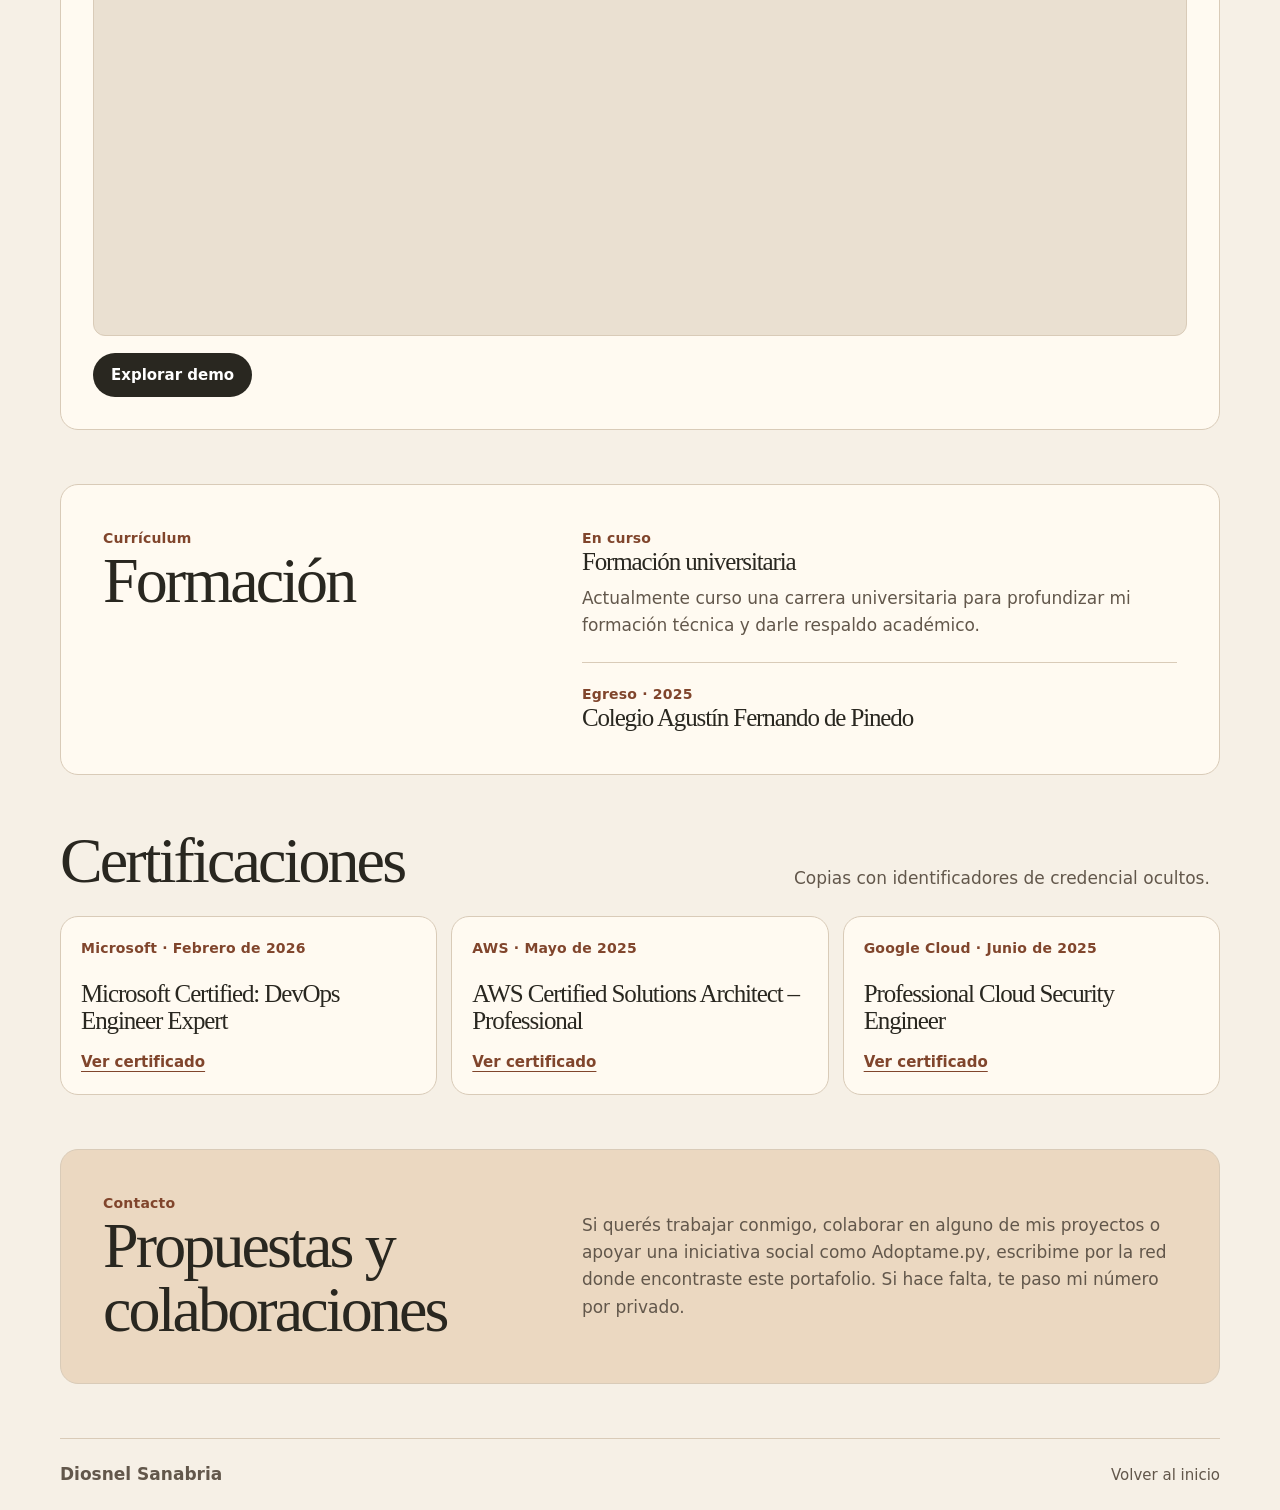
==== commit b68d739b: "Rediseñar las seis demos del portafolio" ====
--- a/index.html
+++ b/index.html
@@ -2,7 +2,7 @@
 <html lang="es-PY">
 <head>
 <meta charset="utf-8">
-<meta http-equiv="Content-Security-Policy" content="default-src &#x27;none&#x27;; script-src &#x27;self&#x27;; style-src &#x27;self&#x27;; img-src &#x27;self&#x27;; connect-src &#x27;none&#x27;; object-src &#x27;none&#x27;; base-uri &#x27;none&#x27;; form-action &#x27;none&#x27;">
+<meta http-equiv="Content-Security-Policy" content="default-src 'none'; script-src 'self'; style-src 'self'; img-src 'self'; connect-src 'none'; object-src 'none'; base-uri 'none'; form-action 'none'">
 <meta name="referrer" content="no-referrer">
 <meta property="og:url" content="https://sanabriadiosnel86-dotcom.github.io/">
 <meta name="viewport" content="width=device-width, initial-scale=1">
@@ -28,29 +28,7 @@
 </section>
 <section id="proyectos" class="section">
 <div class="section-head"><h2>Proyectos seleccionados</h2><p>Tengo alrededor de 117 proyectos en GitHub. Esta selección reúne herramientas de gestión, seguridad y finanzas, además de una iniciativa social que sigo desarrollando.</p></div>
-<div class="case-list"><article class="case case-social" id="adoptame"><div class="case-copy"><div><p class="eyebrow">Impacto social · En desarrollo</p><h3>Adoptame.py</h3><p>Estoy desarrollando una web para que particulares, refugios y rescatistas de Paraguay puedan compartir mascotas en adopción. El catálogo se organiza por departamento. Las fichas reúnen los cuidados de cada animal y el proyecto contempla aportes para alimento, atención veterinaria y rescate.</p></div><img class="adoption-photo" src="asset-mora.webp" srcset="asset-mora-380.webp 380w, asset-mora.webp 680w" sizes="(max-width: 760px) 90vw, 370px" width="680" height="690" decoding="async" alt="Mora, mascota ficticia de la maqueta de adopción" loading="lazy"></div><div class="screens "><figure><a class="image-link" href="asset-adoptame-1.webp" data-gallery="adoptame" data-label="Adoptame.py · Catálogo de adopción"><img loading="lazy" src="asset-adoptame-1.webp" srcset="asset-adoptame-1-380.webp 380w, asset-adoptame-1-720.webp 720w, asset-adoptame-1.webp 1510w" sizes="(max-width: 760px) 90vw, 370px" width="1510" height="737" decoding="async" alt="Catálogo de adopción de Adoptame.py"></a><figcaption>Catálogo de adopción</figcaption></figure><figure><a class="image-link" href="asset-adoptame-2.webp" data-gallery="adoptame" data-label="Adoptame.py · Perfil de una mascota"><img loading="lazy" src="asset-adoptame-2.webp" srcset="asset-adoptame-2-380.webp 380w, asset-adoptame-2-720.webp 720w, asset-adoptame-2.webp 1510w" sizes="(max-width: 760px) 90vw, 370px" width="1510" height="737" decoding="async" alt="Perfil de una mascota de Adoptame.py"></a><figcaption>Perfil de una mascota</figcaption></figure><figure><a class="image-link" href="asset-adoptame-3.webp" data-gallery="adoptame" data-label="Adoptame.py · Formulario de publicación"><img loading="lazy" src="asset-adoptame-3.webp" srcset="asset-adoptame-3-380.webp 380w, asset-adoptame-3-720.webp 720w, asset-adoptame-3.webp 1510w" sizes="(max-width: 760px) 90vw, 370px" width="1510" height="737" decoding="async" alt="Formulario de publicación de Adoptame.py"></a><figcaption>Formulario de publicación</figcaption></figure></div>
-<section class="demo-window adoption-demo" aria-labelledby="adoption-demo-title">
-<div class="demo-top"><div><p class="eyebrow">Adoptame.py · Versión demo</p><h4 id="adoption-demo-title">Animales en adopción por zona</h4></div><label class="area-label" for="adoption-area">Departamento o capital<select id="adoption-area"><option value="">Todo Paraguay</option><option>Asunción</option><option>Concepción</option><option>San Pedro</option><option>Cordillera</option><option>Guairá</option><option>Caaguazú</option><option>Caazapá</option><option>Itapúa</option><option>Misiones</option><option>Paraguarí</option><option>Alto Paraná</option><option>Central</option><option>Ñeembucú</option><option>Amambay</option><option>Canindeyú</option><option>Presidente Hayes</option><option>Boquerón</option><option>Alto Paraguay</option></select></label></div>
-<p id="adoption-status" role="status">3 perfiles ficticios en la demo</p>
-<div class="pets-grid">
-<article class="sample-pet" data-area="Central"><img src="asset-mora.webp" srcset="asset-mora-380.webp 380w, asset-mora.webp 680w" sizes="(max-width: 760px) 90vw, 370px" width="680" height="690" decoding="async" alt="Mora, perra mestiza de muestra" loading="lazy"><div><h5>Mora</h5><p>Perra adulta · Central</p></div></article>
-<article class="sample-pet" data-area="Alto Paraná"><img src="asset-michi.webp" srcset="asset-michi-380.webp 380w, asset-michi.webp 420w" sizes="(max-width: 760px) 90vw, 370px" width="420" height="300" decoding="async" alt="Michi, gato de muestra" loading="lazy"><div><h5>Michi</h5><p>Gato joven · Alto Paraná</p></div></article>
-<article class="sample-pet" data-area="Itapúa"><img src="asset-toto.webp" srcset="asset-toto-380.webp 380w, asset-toto.webp 420w" sizes="(max-width: 760px) 90vw, 370px" width="420" height="300" decoding="async" alt="Toto, perro de muestra" loading="lazy"><div><h5>Toto</h5><p>Perro adulto · Itapúa</p></div></article>
-</div>
-<div class="support"><p class="eyebrow">Apoyo a animales en situación de calle</p><h4>Elegí a quién apoyar</h4><p>La propuesta contempla donaciones directas al destinatario elegido. Todas las opciones de esta vista son demostrativas.</p>
-<div class="support-options">
-<details><summary>Fundación o refugio</summary><p>Aportes para alimento, insumos y hogares temporales, enviados a la organización elegida.</p></details>
-<details><summary>Clínica veterinaria</summary><p>Aportes para consultas, tratamientos y recuperación de animales rescatados, enviados a la clínica elegida.</p></details>
-<details><summary>Equipo de Adoptame.py</summary><p>Aportes para rescate, traslados, alimento de emergencia y búsqueda de hogares para animales en situación de calle.</p></details>
-</div></div></section></article><article class="case" id="zenix"><div class="case-copy"><div><p class="eyebrow">Gestión de operaciones</p><h3>Zenix</h3><p>Inventario, clientes y servicios en un solo sistema. Incluye presupuestos con precios del catálogo y seguimiento de la operación del taller.</p></div></div><div class="screens "><figure><a class="image-link" href="asset-zenix-1.webp" data-gallery="zenix" data-label="Zenix · Panel diario"><img loading="lazy" src="asset-zenix-1.webp" srcset="asset-zenix-1-380.webp 380w, asset-zenix-1-720.webp 720w, asset-zenix-1.webp 1282w" sizes="(max-width: 760px) 90vw, 370px" width="1282" height="595" decoding="async" alt="Panel diario de Zenix"></a><figcaption>Panel diario</figcaption></figure><figure><a class="image-link" href="asset-zenix-2.webp" data-gallery="zenix" data-label="Zenix · Clientes y consultas"><img loading="lazy" src="asset-zenix-2.webp" srcset="asset-zenix-2-380.webp 380w, asset-zenix-2-720.webp 720w, asset-zenix-2.webp 989w" sizes="(max-width: 760px) 90vw, 370px" width="989" height="505" decoding="async" alt="Clientes y consultas de Zenix"></a><figcaption>Clientes y consultas</figcaption></figure><figure><a class="image-link" href="asset-zenix-3.webp" data-gallery="zenix" data-label="Zenix · Nuevo presupuesto"><img loading="lazy" src="asset-zenix-3.webp" srcset="asset-zenix-3-380.webp 380w, asset-zenix-3-720.webp 720w, asset-zenix-3.webp 989w" sizes="(max-width: 760px) 90vw, 370px" width="989" height="505" decoding="async" alt="Nuevo presupuesto de Zenix"></a><figcaption>Nuevo presupuesto</figcaption></figure></div>
-<section class="demo-window business-demo" aria-labelledby="operations-demo-title">
-<p class="eyebrow">Zenix · Vista de gestión</p><h4 id="operations-demo-title">Operación del taller</h4>
-<div class="demo-metrics"><div><b>8</b><span>Órdenes abiertas</span></div><div><b>3</b><span>Equipos listos</span></div><div><b>2</b><span>Productos con stock bajo</span></div></div>
-<div class="demo-list"><div><strong>Orden de servicio</strong><span>Diagnóstico, trabajo realizado y entrega</span></div><div><strong>Inventario</strong><span>Productos, códigos y alertas de stock</span></div><div><strong>Presupuestos y cobros</strong><span>Precios del catálogo y seguimiento de pagos</span></div></div>
-<small>Datos ficticios · Funciones ilustrativas</small></section></article><article class="case" id="phishguard"><div class="case-copy"><div><p class="eyebrow">Ciberseguridad · Versión demo</p><h3>PhishGuard PY</h3><p>Una consola defensiva que reúne señales de phishing, evidencia técnica y una evaluación de riesgo con datos simulados.</p></div></div><div class="screens "><figure><a class="image-link" href="asset-phishguard-1.webp" data-gallery="phishguard" data-label="PhishGuard PY · Consola de análisis"><img loading="lazy" src="asset-phishguard-1.webp" srcset="asset-phishguard-1-380.webp 380w, asset-phishguard-1-720.webp 720w, asset-phishguard-1.webp 1708w" sizes="(max-width: 760px) 90vw, 370px" width="1708" height="871" decoding="async" alt="Consola de análisis de PhishGuard PY"></a><figcaption>Consola de análisis</figcaption></figure><figure><a class="image-link" href="asset-phishguard-2.webp" data-gallery="phishguard" data-label="PhishGuard PY · Indicadores y evidencia"><img loading="lazy" src="asset-phishguard-2.webp" srcset="asset-phishguard-2-380.webp 380w, asset-phishguard-2-720.webp 720w, asset-phishguard-2.webp 1208w" sizes="(max-width: 760px) 90vw, 370px" width="1208" height="580" decoding="async" alt="Indicadores y evidencia de PhishGuard PY"></a><figcaption>Indicadores y evidencia</figcaption></figure><figure><a class="image-link" href="asset-phishguard-3.webp" data-gallery="phishguard" data-label="PhishGuard PY · Ficha técnica"><img loading="lazy" src="asset-phishguard-3.webp" srcset="asset-phishguard-3-380.webp 380w, asset-phishguard-3-720.webp 720w, asset-phishguard-3.webp 1708w" sizes="(max-width: 760px) 90vw, 370px" width="1708" height="894" decoding="async" alt="Ficha técnica de PhishGuard PY"></a><figcaption>Ficha técnica</figcaption></figure></div></article><article class="case" id="saldivo"><div class="case-copy"><div><p class="eyebrow">Finanzas personales · Versión demo para iPhone</p><h3>Saldivo</h3><p>Una app para registrar gastos, planificar el ahorro y consultar presupuestos en guaraníes. El ejemplo bancario es simulado.</p></div></div><div class="screens phones"><figure><a class="image-link" href="asset-saldivo-1.webp" data-gallery="saldivo" data-label="Saldivo · Resumen financiero"><img loading="lazy" src="asset-saldivo-1.webp" srcset="asset-saldivo-1-380.webp 380w, asset-saldivo-1.webp 439w" sizes="(max-width: 760px) 90vw, 370px" width="439" height="818" decoding="async" alt="Resumen financiero de Saldivo"></a><figcaption>Resumen financiero</figcaption></figure><figure><a class="image-link" href="asset-saldivo-2.webp" data-gallery="saldivo" data-label="Saldivo · Plan y estadísticas"><img loading="lazy" src="asset-saldivo-2.webp" srcset="asset-saldivo-2-380.webp 380w, asset-saldivo-2-720.webp 720w, asset-saldivo-2.webp 846w" sizes="(max-width: 760px) 90vw, 370px" width="846" height="818" decoding="async" alt="Plan y estadísticas de Saldivo"></a><figcaption>Plan y estadísticas</figcaption></figure><figure><a class="image-link" href="asset-saldivo-3.webp" data-gallery="saldivo" data-label="Saldivo · Registro de gastos"><img loading="lazy" src="asset-saldivo-3.webp" srcset="asset-saldivo-3-380.webp 380w, asset-saldivo-3-720.webp 720w, asset-saldivo-3.webp 846w" sizes="(max-width: 760px) 90vw, 370px" width="846" height="818" decoding="async" alt="Registro de gastos de Saldivo"></a><figcaption>Registro de gastos</figcaption></figure></div>
-<section class="demo-window finance-demo" aria-labelledby="finance-demo-title">
-<div class="phone-example"><div class="phone-head">Saldivo</div><p>Saldo disponible</p><strong>₲ 7.362.900</strong><div class="phone-row"><span>Límite de supermercado</span><b>₲ 1.500.000</b></div><div class="phone-row"><span>Meta de ahorro para viajes</span><b>50 %</b></div><div class="phone-row"><span>Movimiento por revisar</span><b>−₲ 86.000</b></div></div>
-<div><p class="eyebrow">Saldivo · Versión demo para iPhone</p><h4 id="finance-demo-title">Plan y movimientos en guaraníes</h4><ul><li>Presupuestos por categoría con aviso al acercarte al límite.</li><li>Metas de ahorro y seguimiento de aportes.</li><li>Registro de gastos con revisión antes de guardar.</li></ul><small>Montos de ejemplo · Sin conexión bancaria</small></div></section></article><article class="case" id="sello"><div class="case-copy"><div><p class="eyebrow">Fintech y seguridad · Versión demo</p><h3>Sello PYG</h3><p>Validación de comprobantes y resguardo documental. La bóveda conserva el original y permite generar copias con marca de agua.</p></div></div><div class="screens "><figure><a class="image-link" href="asset-sello-1.webp" data-gallery="sello" data-label="Sello PYG · Panel de revisión"><img loading="lazy" src="asset-sello-1.webp" srcset="asset-sello-1-380.webp 380w, asset-sello-1-720.webp 720w, asset-sello-1.webp 1469w" sizes="(max-width: 760px) 90vw, 370px" width="1469" height="732" decoding="async" alt="Panel de revisión de Sello PYG"></a><figcaption>Panel de revisión</figcaption></figure><figure><a class="image-link" href="asset-sello-2.webp" data-gallery="sello" data-label="Sello PYG · Comprobante con marca de agua"><img loading="lazy" src="asset-sello-2.webp" srcset="asset-sello-2-380.webp 380w, asset-sello-2.webp 671w" sizes="(max-width: 760px) 90vw, 370px" width="671" height="596" decoding="async" alt="Comprobante con marca de agua de Sello PYG"></a><figcaption>Comprobante con marca de agua</figcaption></figure><figure><a class="image-link" href="asset-sello-3.webp" data-gallery="sello" data-label="Sello PYG · Ficha técnica"><img loading="lazy" src="asset-sello-3.webp" srcset="asset-sello-3-380.webp 380w, asset-sello-3-720.webp 720w, asset-sello-3.webp 1469w" sizes="(max-width: 760px) 90vw, 370px" width="1469" height="680" decoding="async" alt="Ficha técnica de Sello PYG"></a><figcaption>Ficha técnica</figcaption></figure></div></article><article class="case" id="vigia"><div class="case-copy"><div><p class="eyebrow">Ciberseguridad · Versión demo</p><h3>Vigía Web PY</h3><p>Revisión defensiva de HTTPS, redirecciones, cabeceras y cookies en sitios autorizados de mipymes paraguayas.</p></div></div><div class="screens "><figure><a class="image-link" href="asset-vigia-1.webp" data-gallery="vigia" data-label="Vigía Web PY · Panel de seguridad web"><img loading="lazy" src="asset-vigia-1.webp" srcset="asset-vigia-1-380.webp 380w, asset-vigia-1-720.webp 720w, asset-vigia-1.webp 1469w" sizes="(max-width: 760px) 90vw, 370px" width="1469" height="732" decoding="async" alt="Panel de seguridad web de Vigía Web PY"></a><figcaption>Panel de seguridad web</figcaption></figure><figure><a class="image-link" href="asset-vigia-2.webp" data-gallery="vigia" data-label="Vigía Web PY · Controles y hallazgos"><img loading="lazy" src="asset-vigia-2.webp" srcset="asset-vigia-2-380.webp 380w, asset-vigia-2-720.webp 720w, asset-vigia-2.webp 1405w" sizes="(max-width: 760px) 90vw, 370px" width="1405" height="450" decoding="async" alt="Controles y hallazgos de Vigía Web PY"></a><figcaption>Controles y hallazgos</figcaption></figure><figure><a class="image-link" href="asset-vigia-3.webp" data-gallery="vigia" data-label="Vigía Web PY · Ficha técnica"><img loading="lazy" src="asset-vigia-3.webp" srcset="asset-vigia-3-380.webp 380w, asset-vigia-3-720.webp 720w, asset-vigia-3.webp 1469w" sizes="(max-width: 760px) 90vw, 370px" width="1469" height="680" decoding="async" alt="Ficha técnica de Vigía Web PY"></a><figcaption>Ficha técnica</figcaption></figure></div></article></div></section>
+<div class="case-list"><article class="case case-social" id="adoptame"><div class="case-copy"><div><p class="eyebrow">Demo · Impacto social</p><h3>Adoptame.py</h3><p>Recorré el catálogo, filtrá por zona y abrí una ficha para conocer los cuidados de cada animal.</p></div><img class="adoption-photo" src="asset-mora.webp" srcset="asset-mora-380.webp 380w, asset-mora.webp 680w" sizes="(max-width: 760px) 90vw, 370px" width="680" height="690" decoding="async" alt="Mora, mascota ficticia de la maqueta de adopción" loading="lazy"></div><a class="project-preview" href="demos.html#adoptame"><img loading="lazy" width="1300" height="558" src="preview-adoptame.webp" alt="Vista de Adoptame.py"></a><p><a class="button" href="demos.html#adoptame">Explorar demo</a></p></article><article class="case" id="zenix"><div class="case-copy"><div><p class="eyebrow">Demo · Gestión de taller</p><h3>Zenix</h3><p>Alterná entre órdenes, presupuestos e inventario. Elegí un registro para revisar el detalle en el mismo escritorio.</p></div></div><a class="project-preview" href="demos.html#zenix"><img loading="lazy" width="1300" height="558" src="preview-zenix.webp" alt="Vista de Zenix"></a><p><a class="button" href="demos.html#zenix">Explorar demo</a></p></article><article class="case" id="phishguard"><div class="case-copy"><div><p class="eyebrow">Demo navegable · Análisis defensivo</p><h3>PhishGuard PY</h3><p>Revisá un caso de suplantación, contrastá las evidencias y consultá el dictamen del analista.</p></div></div><a class="project-preview" href="demos.html#phishguard"><div class="phish-preview"><strong>Caso PG-PY-0042</strong><span>Identidad del remitente · Destino del enlace · Formulario</span><b>Dictamen: phishing en el caso simulado</b></div></a><p><a class="button" href="demos.html#phishguard">Explorar demo</a></p></article><article class="case" id="saldivo"><div class="case-copy"><div><p class="eyebrow">Demo navegable · Finanzas personales</p><h3>Saldivo</h3><p>Navegá por el resumen, el plan de gastos, las estadísticas y el registro asistido, con importes en guaraníes.</p></div></div><a class="project-preview" href="demos.html#saldivo"><img loading="lazy" width="1300" height="558" src="preview-saldivo.webp" alt="Vista de Saldivo"></a><p><a class="button" href="demos.html#saldivo">Explorar demo</a></p></article><article class="case" id="sello"><div class="case-copy"><div><p class="eyebrow">Demo · Revisión documental</p><h3>Sello PYG</h3><p>Compará el comprobante con los campos extraídos y revisá la diferencia entre consistencia y confirmación del emisor.</p></div></div><a class="project-preview" href="demos.html#sello"><img loading="lazy" width="1300" height="558" src="preview-sello.webp" alt="Vista de Sello PYG"></a><p><a class="button" href="demos.html#sello">Explorar demo</a></p></article><article class="case" id="vigia"><div class="case-copy"><div><p class="eyebrow">Demo navegable · Seguridad web</p><h3>Vigía Web PY</h3><p>Filtrá los controles que requieren revisión y consultá la evidencia y el siguiente paso para cada hallazgo.</p></div></div><a class="project-preview" href="demos.html#vigia"><img loading="lazy" width="1300" height="558" src="preview-vigia.webp" alt="Vista de Vigía Web PY"></a><p><a class="button" href="demos.html#vigia">Explorar demo</a></p></article></div></section>
 <section id="formacion" class="section education">
 <div><p class="eyebrow">Currículum</p><h2>Formación</h2></div>
 <div class="education-list"><article><p class="eyebrow">En curso</p><h3>Formación universitaria</h3><p>Actualmente curso una carrera universitaria para profundizar mi formación técnica y darle respaldo académico.</p></article>
--- a/style.css
+++ b/style.css
@@ -10,3 +10,5 @@
 @media(prefers-reduced-motion:reduce){html{scroll-behavior:auto}.image-link img{transition:none}}
 .demo-window{margin-top:22px;padding:clamp(15px,3vw,26px);border-radius:14px;background:#fffaf2;border:1px solid var(--line)}.demo-window h4{font:500 clamp(24px,3vw,36px)/1.1 Georgia,serif;margin:0 0 10px}.demo-window p:not(.eyebrow),.demo-window li,.demo-window small{color:var(--muted)}.demo-top{display:flex;justify-content:space-between;align-items:end;gap:16px}.area-label{font-size:14px;font-weight:700;display:grid;gap:5px}.area-label select{font:inherit;color:var(--ink);background:#fff;border:1px solid #b9a28e;border-radius:8px;padding:8px;min-width:200px}.pets-grid,.support-options,.demo-metrics{display:grid;grid-template-columns:repeat(3,minmax(0,1fr));gap:10px}.sample-pet,.support-options details,.demo-metrics>div{border:1px solid var(--line);border-radius:9px;background:#fff;overflow:hidden}.sample-pet img{display:block;width:100%;height:135px;object-fit:cover;object-position:center 26%}.sample-pet div,.support-options details,.demo-metrics>div{padding:10px}.sample-pet h5{font-size:18px;margin:0}.sample-pet p,.support-options details p{margin:3px 0;font-size:14px}.support{margin-top:20px;border-top:1px solid var(--line);padding-top:17px}.support summary{font-size:15px;font-weight:700;cursor:pointer}.demo-metrics b,.demo-metrics span{display:block}.demo-metrics b{font-size:26px;color:#24624d}.demo-list{margin:14px 0}.demo-list>div{display:grid;grid-template-columns:minmax(145px,.65fr) 1fr;gap:8px;padding:8px 0;border-bottom:1px solid var(--line)}.finance-demo{display:grid;grid-template-columns:minmax(210px,290px) 1fr;align-items:center;gap:24px}.phone-example{padding:14px;border:4px solid #203b31;border-radius:23px;background:#edf7ef}.phone-head,.phone-example strong{color:#06533f;font-weight:800}.phone-example strong{font-size:22px}.phone-example p{margin:4px 0;font-size:13px}.phone-row{display:flex;justify-content:space-between;gap:5px;padding:6px 0;font-size:12px;border-top:1px solid #c7dccc}.phone-row:first-of-type{margin-top:9px}.finance-demo ul{padding-left:19px}
 @media(max-width:640px){.demo-top{display:grid;align-items:start}.area-label select{min-width:0;width:100%}.pets-grid{grid-template-columns:1fr 1fr}.support-options{grid-template-columns:1fr}.finance-demo{grid-template-columns:1fr}.demo-metrics{grid-template-columns:1fr}.demo-list>div{grid-template-columns:1fr;gap:0}}
+
+.project-preview{display:block;text-decoration:none;border:1px solid var(--line);border-radius:12px;overflow:hidden;background:#eae0d1}.project-preview img{display:block;width:100%;height:auto}.phish-preview{display:grid;gap:10px;padding:clamp(19px,4vw,38px);background:#101f2c;color:#e1f4fb}.phish-preview strong{font-size:clamp(22px,4vw,33px)}.phish-preview b{color:#ffdca5}.case>p:last-child{margin-bottom:0}
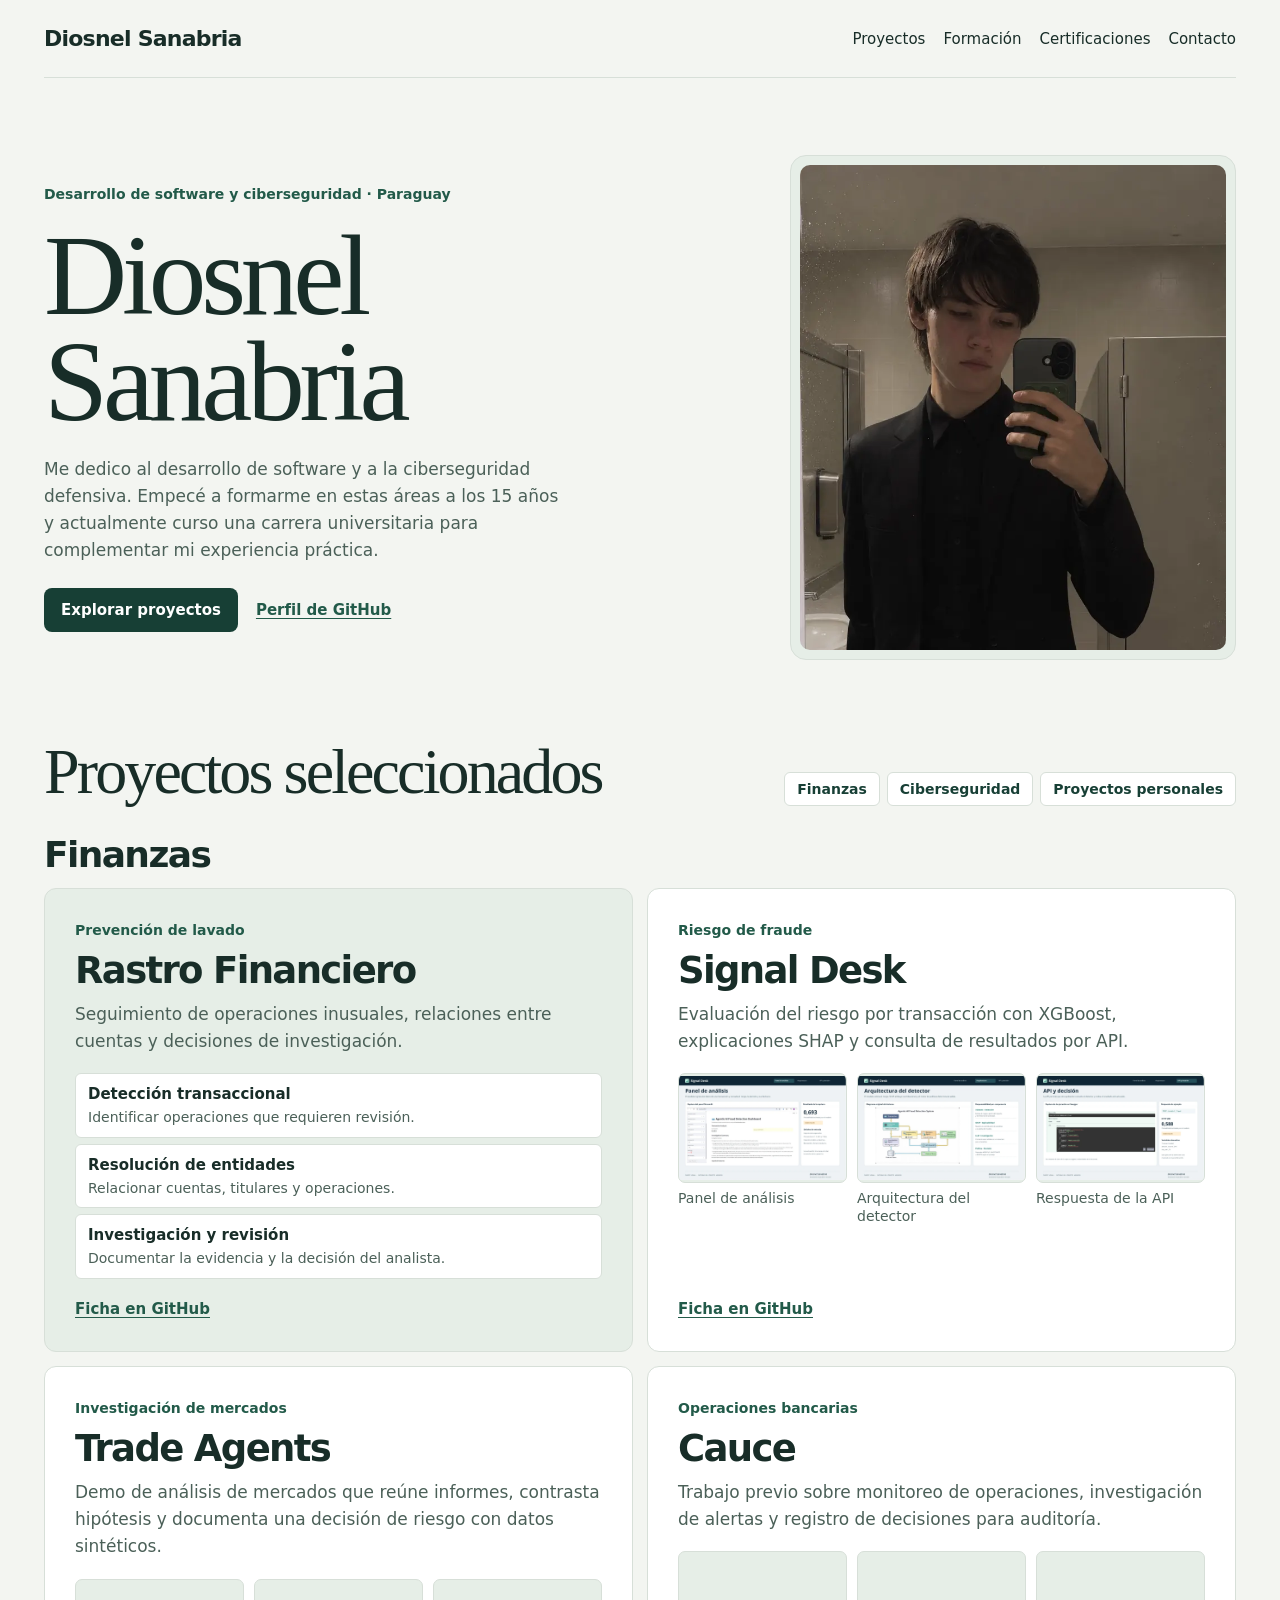
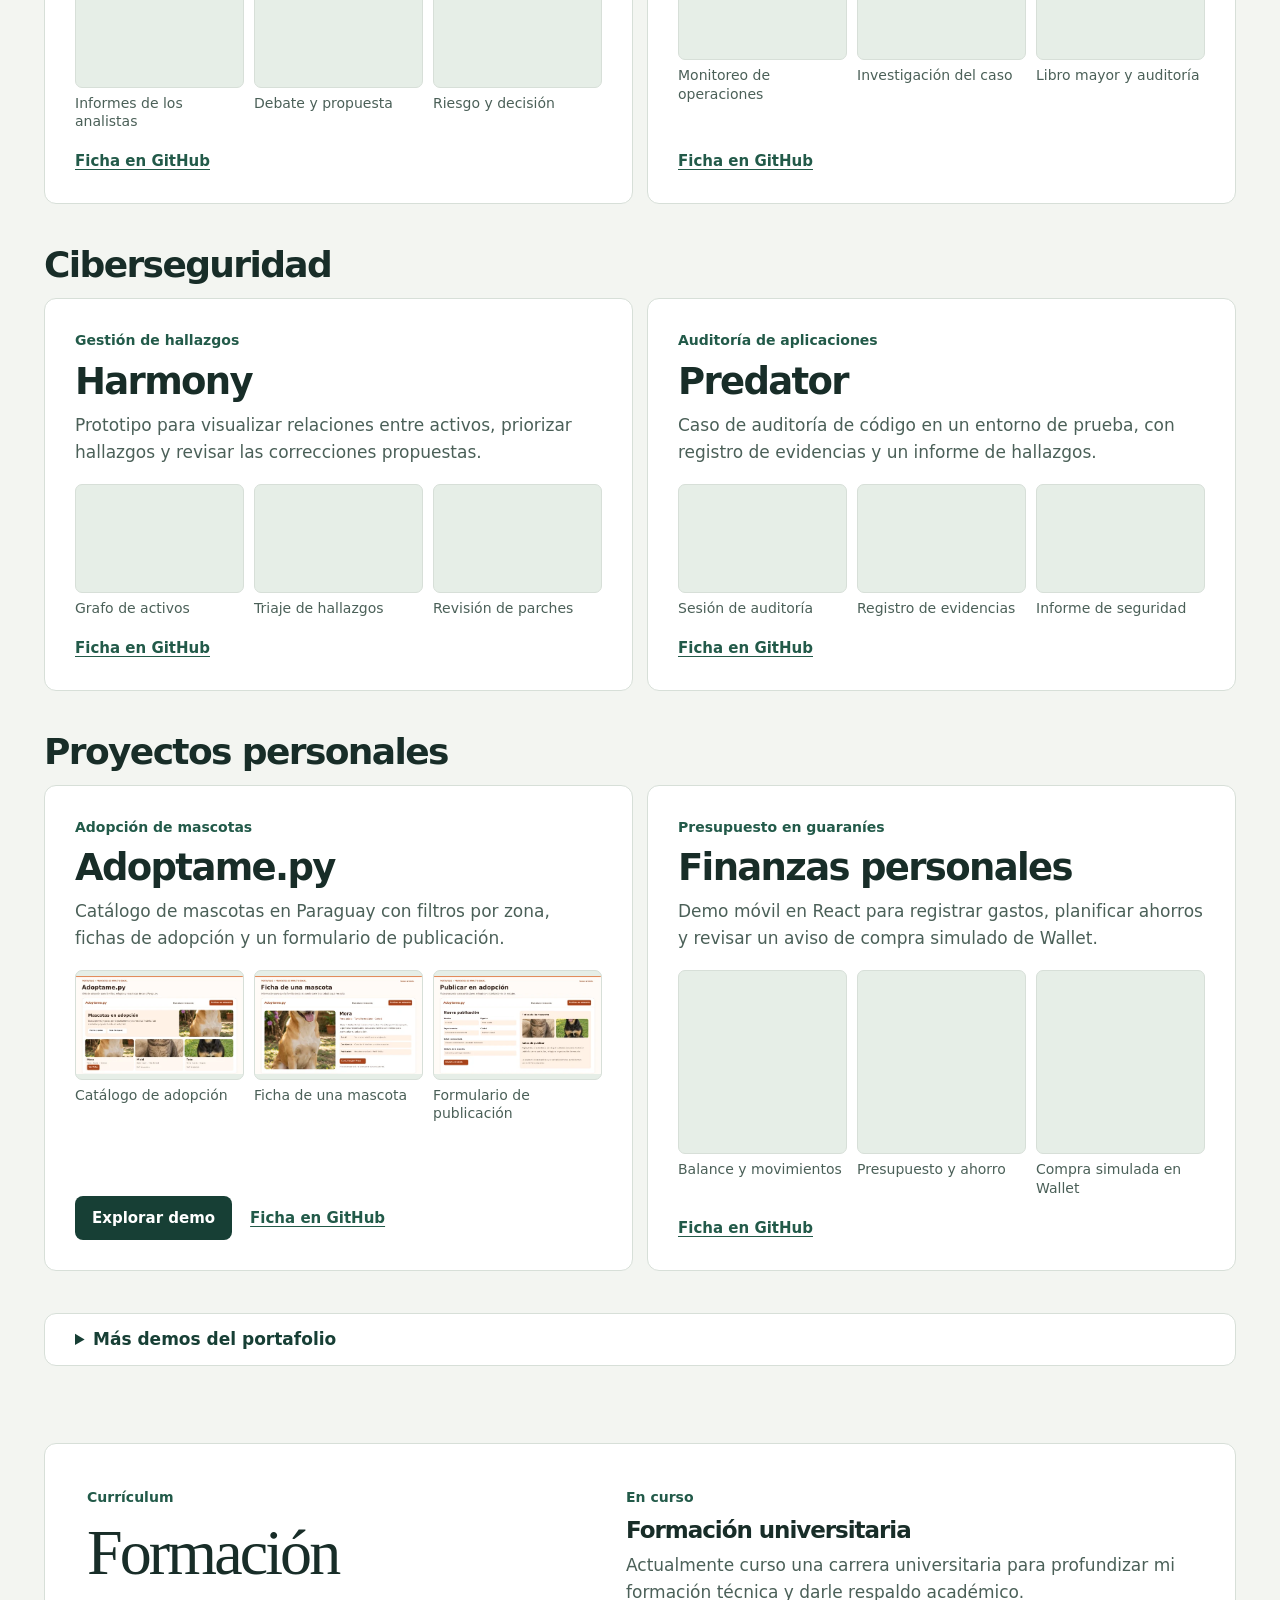
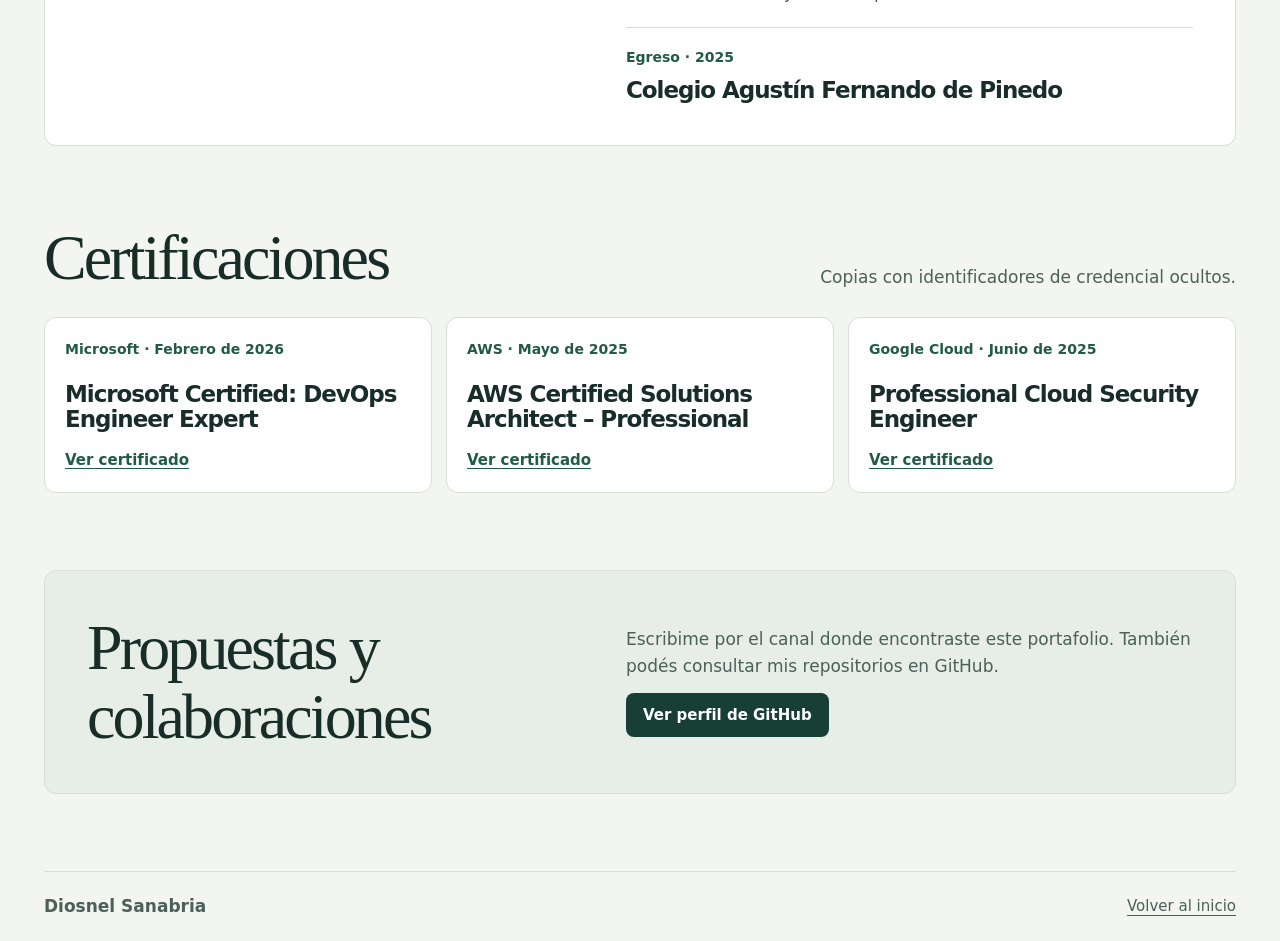
==== commit c4f9d990: "Actualizar selección y diseño del portafolio" ====
--- a/index.html
+++ b/index.html
@@ -6,10 +6,10 @@
 <meta name="referrer" content="no-referrer">
 <meta property="og:url" content="https://sanabriadiosnel86-dotcom.github.io/">
 <meta name="viewport" content="width=device-width, initial-scale=1">
-<meta name="theme-color" content="#f6f0e6">
+<meta name="theme-color" content="#f3f5f1">
 <meta name="description" content="Diosnel Sanabria, desarrollo de software y ciberseguridad en Paraguay. Proyectos, formación y certificaciones.">
 <meta property="og:title" content="Diosnel Sanabria · Portafolio">
-<meta property="og:description" content="Proyectos de software, seguridad defensiva y un proyecto de adopción para Paraguay.">
+<meta property="og:description" content="Portafolio de proyectos de software, finanzas y seguridad defensiva.">
 <meta property="og:type" content="website">
 <meta property="og:image" content="https://sanabriadiosnel86-dotcom.github.io/asset-share.png">
 <title>Diosnel Sanabria · Portafolio</title>
@@ -21,14 +21,252 @@
 <main class="wrap" id="inicio">
 <section class="hero" aria-labelledby="nombre">
 <div class="hero-copy"><p class="eyebrow">Desarrollo de software y ciberseguridad · Paraguay</p>
-<h1 id="nombre">Diosnel<br>Sanabria<span>.</span></h1>
+<h1 id="nombre">Diosnel<br>Sanabria</h1>
 <p class="intro">Me dedico al desarrollo de software y a la ciberseguridad defensiva. Empecé a formarme en estas áreas a los 15 años y actualmente curso una carrera universitaria para complementar mi experiencia práctica.</p>
-<div class="actions"><a class="button" href="#proyectos">Explorar proyectos</a><a class="text-link" href="#contacto">Trabajemos juntos</a></div></div>
+<div class="actions"><a class="button" href="#proyectos">Explorar proyectos</a><a class="text-link" href="https://github.com/sanabriadiosnel86-dotcom">Perfil de GitHub</a></div></div>
 <figure class="portrait"><img src="asset-diosnel.webp" srcset="asset-diosnel-480.webp 480w, asset-diosnel-760.webp 760w, asset-diosnel.webp 920w" sizes="(max-width: 760px) calc(100vw - 32px), 520px" width="920" height="1060" fetchpriority="high" alt="Retrato de Diosnel Sanabria"></figure>
 </section>
-<section id="proyectos" class="section">
-<div class="section-head"><h2>Proyectos seleccionados</h2><p>Tengo alrededor de 117 proyectos en GitHub. Esta selección reúne herramientas de gestión, seguridad y finanzas, además de una iniciativa social que sigo desarrollando.</p></div>
-<div class="case-list"><article class="case case-social" id="adoptame"><div class="case-copy"><div><p class="eyebrow">Demo · Impacto social</p><h3>Adoptame.py</h3><p>Recorré el catálogo, filtrá por zona y abrí una ficha para conocer los cuidados de cada animal.</p></div><img class="adoption-photo" src="asset-mora.webp" srcset="asset-mora-380.webp 380w, asset-mora.webp 680w" sizes="(max-width: 760px) 90vw, 370px" width="680" height="690" decoding="async" alt="Mora, mascota ficticia de la maqueta de adopción" loading="lazy"></div><a class="project-preview" href="demos.html#adoptame"><img loading="lazy" width="1300" height="558" src="preview-adoptame.webp" alt="Vista de Adoptame.py"></a><p><a class="button" href="demos.html#adoptame">Explorar demo</a></p></article><article class="case" id="zenix"><div class="case-copy"><div><p class="eyebrow">Demo · Gestión de taller</p><h3>Zenix</h3><p>Alterná entre órdenes, presupuestos e inventario. Elegí un registro para revisar el detalle en el mismo escritorio.</p></div></div><a class="project-preview" href="demos.html#zenix"><img loading="lazy" width="1300" height="558" src="preview-zenix.webp" alt="Vista de Zenix"></a><p><a class="button" href="demos.html#zenix">Explorar demo</a></p></article><article class="case" id="phishguard"><div class="case-copy"><div><p class="eyebrow">Demo navegable · Análisis defensivo</p><h3>PhishGuard PY</h3><p>Revisá un caso de suplantación, contrastá las evidencias y consultá el dictamen del analista.</p></div></div><a class="project-preview" href="demos.html#phishguard"><div class="phish-preview"><strong>Caso PG-PY-0042</strong><span>Identidad del remitente · Destino del enlace · Formulario</span><b>Dictamen: phishing en el caso simulado</b></div></a><p><a class="button" href="demos.html#phishguard">Explorar demo</a></p></article><article class="case" id="saldivo"><div class="case-copy"><div><p class="eyebrow">Demo navegable · Finanzas personales</p><h3>Saldivo</h3><p>Navegá por el resumen, el plan de gastos, las estadísticas y el registro asistido, con importes en guaraníes.</p></div></div><a class="project-preview" href="demos.html#saldivo"><img loading="lazy" width="1300" height="558" src="preview-saldivo.webp" alt="Vista de Saldivo"></a><p><a class="button" href="demos.html#saldivo">Explorar demo</a></p></article><article class="case" id="sello"><div class="case-copy"><div><p class="eyebrow">Demo · Revisión documental</p><h3>Sello PYG</h3><p>Compará el comprobante con los campos extraídos y revisá la diferencia entre consistencia y confirmación del emisor.</p></div></div><a class="project-preview" href="demos.html#sello"><img loading="lazy" width="1300" height="558" src="preview-sello.webp" alt="Vista de Sello PYG"></a><p><a class="button" href="demos.html#sello">Explorar demo</a></p></article><article class="case" id="vigia"><div class="case-copy"><div><p class="eyebrow">Demo navegable · Seguridad web</p><h3>Vigía Web PY</h3><p>Filtrá los controles que requieren revisión y consultá la evidencia y el siguiente paso para cada hallazgo.</p></div></div><a class="project-preview" href="demos.html#vigia"><img loading="lazy" width="1300" height="558" src="preview-vigia.webp" alt="Vista de Vigía Web PY"></a><p><a class="button" href="demos.html#vigia">Explorar demo</a></p></article></div></section>
+<section id="proyectos" class="section" aria-labelledby="proyectos-titulo">
+  <div class="section-head">
+    <h2 id="proyectos-titulo">Proyectos seleccionados</h2>
+    <nav class="project-nav" aria-label="Áreas de trabajo">
+      <a href="#finanzas">Finanzas</a>
+      <a href="#ciberseguridad">Ciberseguridad</a>
+      <a href="#personales">Proyectos personales</a>
+    </nav>
+  </div>
+<section class="project-group" id="finanzas" aria-labelledby="finanzas-titulo">
+  <h3 id="finanzas-titulo">Finanzas</h3>
+  <div class="case-grid"><article class="case case-feature" id="rastro-financiero">
+  <div class="case-copy">
+    <p class="eyebrow">Prevención de lavado</p>
+    <h4>Rastro Financiero</h4>
+    <p>Seguimiento de operaciones inusuales, relaciones entre cuentas y decisiones de investigación.</p>
+  </div>
+  <ol class="case-flow" aria-label="Flujo de investigación">
+  <li><strong>Detección transaccional</strong><span>Identificar operaciones que requieren revisión.</span></li>
+  <li><strong>Resolución de entidades</strong><span>Relacionar cuentas, titulares y operaciones.</span></li>
+  <li><strong>Investigación y revisión</strong><span>Documentar la evidencia y la decisión del analista.</span></li>
+</ol>
+  <div class="case-actions"><a class="text-link" href="https://github.com/sanabriadiosnel86-dotcom/sanabriadiosnel86-dotcom.github.io#proyecto-rastro-financiero" aria-label="Ficha de Rastro Financiero en GitHub">Ficha en GitHub</a></div>
+</article>
+<article class="case" id="signal">
+  <div class="case-copy">
+    <p class="eyebrow">Riesgo de fraude</p>
+    <h4>Signal Desk</h4>
+    <p>Evaluación del riesgo por transacción con XGBoost, explicaciones SHAP y consulta de resultados por API.</p>
+  </div>
+  <div class="screens">
+<figure>
+  <a class="image-link" href="project-signal-1.webp" data-gallery="signal" data-label="Panel de análisis" aria-label="Ampliar: Panel de análisis">
+    <img loading="lazy" decoding="async" src="project-signal-1.webp" width="776" height="485" alt="Panel de análisis">
+  </a>
+  <figcaption>Panel de análisis</figcaption>
+</figure>
+<figure>
+  <a class="image-link" href="project-signal-2.webp" data-gallery="signal" data-label="Arquitectura del detector" aria-label="Ampliar: Arquitectura del detector">
+    <img loading="lazy" decoding="async" src="project-signal-2.webp" width="776" height="485" alt="Arquitectura del detector">
+  </a>
+  <figcaption>Arquitectura del detector</figcaption>
+</figure>
+<figure>
+  <a class="image-link" href="project-signal-3.webp" data-gallery="signal" data-label="Respuesta de la API" aria-label="Ampliar: Respuesta de la API">
+    <img loading="lazy" decoding="async" src="project-signal-3.webp" width="776" height="485" alt="Respuesta de la API">
+  </a>
+  <figcaption>Respuesta de la API</figcaption>
+</figure>
+</div>
+  <div class="case-actions"><a class="text-link" href="https://github.com/sanabriadiosnel86-dotcom/sanabriadiosnel86-dotcom.github.io#proyecto-signal" aria-label="Ficha de Signal Desk en GitHub">Ficha en GitHub</a></div>
+</article>
+<article class="case" id="trade">
+  <div class="case-copy">
+    <p class="eyebrow">Investigación de mercados</p>
+    <h4>Trade Agents</h4>
+    <p>Demo de análisis de mercados que reúne informes, contrasta hipótesis y documenta una decisión de riesgo con datos sintéticos.</p>
+  </div>
+  <div class="screens">
+<figure>
+  <a class="image-link" href="project-trade-1.webp" data-gallery="trade" data-label="Informes de los analistas" aria-label="Ampliar: Informes de los analistas">
+    <img loading="lazy" decoding="async" src="project-trade-1.webp" width="1450" height="796" alt="Informes de los analistas">
+  </a>
+  <figcaption>Informes de los analistas</figcaption>
+</figure>
+<figure>
+  <a class="image-link" href="project-trade-2.webp" data-gallery="trade" data-label="Debate y propuesta" aria-label="Ampliar: Debate y propuesta">
+    <img loading="lazy" decoding="async" src="project-trade-2.webp" width="1450" height="796" alt="Debate y propuesta">
+  </a>
+  <figcaption>Debate y propuesta</figcaption>
+</figure>
+<figure>
+  <a class="image-link" href="project-trade-3.webp" data-gallery="trade" data-label="Riesgo y decisión" aria-label="Ampliar: Riesgo y decisión">
+    <img loading="lazy" decoding="async" src="project-trade-3.webp" width="1450" height="796" alt="Riesgo y decisión">
+  </a>
+  <figcaption>Riesgo y decisión</figcaption>
+</figure>
+</div>
+  <div class="case-actions"><a class="text-link" href="https://github.com/sanabriadiosnel86-dotcom/sanabriadiosnel86-dotcom.github.io#proyecto-trade" aria-label="Ficha de Trade Agents en GitHub">Ficha en GitHub</a></div>
+</article>
+<article class="case" id="cauce">
+  <div class="case-copy">
+    <p class="eyebrow">Operaciones bancarias</p>
+    <h4>Cauce</h4>
+    <p>Trabajo previo sobre monitoreo de operaciones, investigación de alertas y registro de decisiones para auditoría.</p>
+  </div>
+  <div class="screens">
+<figure>
+  <a class="image-link" href="project-cauce-1.webp" data-gallery="cauce" data-label="Monitoreo de operaciones" aria-label="Ampliar: Monitoreo de operaciones">
+    <img loading="lazy" decoding="async" src="project-cauce-1.webp" width="1450" height="894" alt="Monitoreo de operaciones">
+  </a>
+  <figcaption>Monitoreo de operaciones</figcaption>
+</figure>
+<figure>
+  <a class="image-link" href="project-cauce-2.webp" data-gallery="cauce" data-label="Investigación del caso" aria-label="Ampliar: Investigación del caso">
+    <img loading="lazy" decoding="async" src="project-cauce-2.webp" width="1450" height="894" alt="Investigación del caso">
+  </a>
+  <figcaption>Investigación del caso</figcaption>
+</figure>
+<figure>
+  <a class="image-link" href="project-cauce-3.webp" data-gallery="cauce" data-label="Libro mayor y auditoría" aria-label="Ampliar: Libro mayor y auditoría">
+    <img loading="lazy" decoding="async" src="project-cauce-3.webp" width="1450" height="894" alt="Libro mayor y auditoría">
+  </a>
+  <figcaption>Libro mayor y auditoría</figcaption>
+</figure>
+</div>
+  <div class="case-actions"><a class="text-link" href="https://github.com/sanabriadiosnel86-dotcom/sanabriadiosnel86-dotcom.github.io#proyecto-cauce" aria-label="Ficha de Cauce en GitHub">Ficha en GitHub</a></div>
+</article></div>
+</section>
+<section class="project-group" id="ciberseguridad" aria-labelledby="ciberseguridad-titulo">
+  <h3 id="ciberseguridad-titulo">Ciberseguridad</h3>
+  <div class="case-grid"><article class="case" id="harmony">
+  <div class="case-copy">
+    <p class="eyebrow">Gestión de hallazgos</p>
+    <h4>Harmony</h4>
+    <p>Prototipo para visualizar relaciones entre activos, priorizar hallazgos y revisar las correcciones propuestas.</p>
+  </div>
+  <div class="screens">
+<figure>
+  <a class="image-link" href="project-harmony-1.webp" data-gallery="harmony" data-label="Grafo de activos" aria-label="Ampliar: Grafo de activos">
+    <img loading="lazy" decoding="async" src="project-harmony-1.webp" width="748" height="426" alt="Grafo de activos">
+  </a>
+  <figcaption>Grafo de activos</figcaption>
+</figure>
+<figure>
+  <a class="image-link" href="project-harmony-2.webp" data-gallery="harmony" data-label="Triaje de hallazgos" aria-label="Ampliar: Triaje de hallazgos">
+    <img loading="lazy" decoding="async" src="project-harmony-2.webp" width="748" height="426" alt="Triaje de hallazgos">
+  </a>
+  <figcaption>Triaje de hallazgos</figcaption>
+</figure>
+<figure>
+  <a class="image-link" href="project-harmony-3.webp" data-gallery="harmony" data-label="Revisión de parches" aria-label="Ampliar: Revisión de parches">
+    <img loading="lazy" decoding="async" src="project-harmony-3.webp" width="748" height="426" alt="Revisión de parches">
+  </a>
+  <figcaption>Revisión de parches</figcaption>
+</figure>
+</div>
+  <div class="case-actions"><a class="text-link" href="https://github.com/sanabriadiosnel86-dotcom/sanabriadiosnel86-dotcom.github.io#proyecto-harmony" aria-label="Ficha de Harmony en GitHub">Ficha en GitHub</a></div>
+</article>
+<article class="case" id="predator">
+  <div class="case-copy">
+    <p class="eyebrow">Auditoría de aplicaciones</p>
+    <h4>Predator</h4>
+    <p>Caso de auditoría de código en un entorno de prueba, con registro de evidencias y un informe de hallazgos.</p>
+  </div>
+  <div class="screens">
+<figure>
+  <a class="image-link" href="project-predator-1.webp" data-gallery="predator" data-label="Sesión de auditoría" aria-label="Ampliar: Sesión de auditoría">
+    <img loading="lazy" decoding="async" src="project-predator-1.webp" width="898" height="508" alt="Sesión de auditoría">
+  </a>
+  <figcaption>Sesión de auditoría</figcaption>
+</figure>
+<figure>
+  <a class="image-link" href="project-predator-2.webp" data-gallery="predator" data-label="Registro de evidencias" aria-label="Ampliar: Registro de evidencias">
+    <img loading="lazy" decoding="async" src="project-predator-2.webp" width="898" height="508" alt="Registro de evidencias">
+  </a>
+  <figcaption>Registro de evidencias</figcaption>
+</figure>
+<figure>
+  <a class="image-link" href="project-predator-3.webp" data-gallery="predator" data-label="Informe de seguridad" aria-label="Ampliar: Informe de seguridad">
+    <img loading="lazy" decoding="async" src="project-predator-3.webp" width="898" height="508" alt="Informe de seguridad">
+  </a>
+  <figcaption>Informe de seguridad</figcaption>
+</figure>
+</div>
+  <div class="case-actions"><a class="text-link" href="https://github.com/sanabriadiosnel86-dotcom/sanabriadiosnel86-dotcom.github.io#proyecto-predator" aria-label="Ficha de Predator en GitHub">Ficha en GitHub</a></div>
+</article></div>
+</section>
+<section class="project-group" id="personales" aria-labelledby="personales-titulo">
+  <h3 id="personales-titulo">Proyectos personales</h3>
+  <div class="case-grid"><article class="case" id="adoptame">
+  <div class="case-copy">
+    <p class="eyebrow">Adopción de mascotas</p>
+    <h4>Adoptame.py</h4>
+    <p>Catálogo de mascotas en Paraguay con filtros por zona, fichas de adopción y un formulario de publicación.</p>
+  </div>
+  <div class="screens">
+<figure>
+  <a class="image-link" href="project-adoptame-1.webp" data-gallery="adoptame" data-label="Catálogo de adopción" aria-label="Ampliar: Catálogo de adopción">
+    <img loading="lazy" decoding="async" src="project-adoptame-1.webp" width="467" height="273" alt="Catálogo de adopción">
+  </a>
+  <figcaption>Catálogo de adopción</figcaption>
+</figure>
+<figure>
+  <a class="image-link" href="project-adoptame-2.webp" data-gallery="adoptame" data-label="Ficha de una mascota" aria-label="Ampliar: Ficha de una mascota">
+    <img loading="lazy" decoding="async" src="project-adoptame-2.webp" width="467" height="273" alt="Ficha de una mascota">
+  </a>
+  <figcaption>Ficha de una mascota</figcaption>
+</figure>
+<figure>
+  <a class="image-link" href="project-adoptame-3.webp" data-gallery="adoptame" data-label="Formulario de publicación" aria-label="Ampliar: Formulario de publicación">
+    <img loading="lazy" decoding="async" src="project-adoptame-3.webp" width="467" height="273" alt="Formulario de publicación">
+  </a>
+  <figcaption>Formulario de publicación</figcaption>
+</figure>
+</div>
+  <div class="case-actions"><a class="button" href="demos.html#adoptame">Explorar demo</a><a class="text-link" href="https://github.com/sanabriadiosnel86-dotcom/sanabriadiosnel86-dotcom.github.io#proyecto-adoptame" aria-label="Ficha de Adoptame.py en GitHub">Ficha en GitHub</a></div>
+</article>
+<article class="case" id="finanzas-personales">
+  <div class="case-copy">
+    <p class="eyebrow">Presupuesto en guaraníes</p>
+    <h4>Finanzas personales</h4>
+    <p>Demo móvil en React para registrar gastos, planificar ahorros y revisar un aviso de compra simulado de Wallet.</p>
+  </div>
+  <div class="screens screens-phone">
+<figure>
+  <a class="image-link" href="project-finanzas-1.webp" data-gallery="finanzas-personales" data-label="Balance y movimientos" aria-label="Ampliar: Balance y movimientos">
+    <img loading="lazy" decoding="async" src="project-finanzas-1.webp" width="570" height="1038" alt="Balance y movimientos">
+  </a>
+  <figcaption>Balance y movimientos</figcaption>
+</figure>
+<figure>
+  <a class="image-link" href="project-finanzas-2.webp" data-gallery="finanzas-personales" data-label="Presupuesto y ahorro" aria-label="Ampliar: Presupuesto y ahorro">
+    <img loading="lazy" decoding="async" src="project-finanzas-2.webp" width="570" height="1038" alt="Presupuesto y ahorro">
+  </a>
+  <figcaption>Presupuesto y ahorro</figcaption>
+</figure>
+<figure>
+  <a class="image-link" href="project-finanzas-3.webp" data-gallery="finanzas-personales" data-label="Compra simulada en Wallet" aria-label="Ampliar: Compra simulada en Wallet">
+    <img loading="lazy" decoding="async" src="project-finanzas-3.webp" width="570" height="1038" alt="Compra simulada en Wallet">
+  </a>
+  <figcaption>Compra simulada en Wallet</figcaption>
+</figure>
+</div>
+  <div class="case-actions"><a class="text-link" href="https://github.com/sanabriadiosnel86-dotcom/sanabriadiosnel86-dotcom.github.io#proyecto-finanzas-personales" aria-label="Ficha de Finanzas personales en GitHub">Ficha en GitHub</a></div>
+</article></div>
+</section>
+  <details class="archive">
+    <summary>Más demos del portafolio</summary>
+    <ul><li id="zenix"><div><strong>Zenix</strong><span>Órdenes, presupuestos e inventario</span></div>
+      <div class="archive-actions"><a href="demos.html#zenix" aria-label="Demo de Zenix">Demo</a><a href="https://github.com/sanabriadiosnel86-dotcom/zenix-operaciones" aria-label="Repositorio de Zenix en GitHub">GitHub</a></div></li>
+<li id="phishguard"><div><strong>PhishGuard PY</strong><span>Análisis defensivo de suplantación</span></div>
+      <div class="archive-actions"><a href="demos.html#phishguard" aria-label="Demo de PhishGuard PY">Demo</a></div></li>
+<li id="saldivo"><div><strong>Saldivo</strong><span>Demo interactiva de gestión de gastos</span></div>
+      <div class="archive-actions"><a href="demos.html#saldivo" aria-label="Demo de Saldivo">Demo</a></div></li>
+<li id="sello"><div><strong>Sello PYG</strong><span>Revisión de comprobantes</span></div>
+      <div class="archive-actions"><a href="demos.html#sello" aria-label="Demo de Sello PYG">Demo</a></div></li>
+<li id="vigia"><div><strong>Vigía Web PY</strong><span>Revisión de controles de seguridad web</span></div>
+      <div class="archive-actions"><a href="demos.html#vigia" aria-label="Demo de Vigía Web PY">Demo</a></div></li></ul>
+  </details>
+</section>
 <section id="formacion" class="section education">
 <div><p class="eyebrow">Currículum</p><h2>Formación</h2></div>
 <div class="education-list"><article><p class="eyebrow">En curso</p><h3>Formación universitaria</h3><p>Actualmente curso una carrera universitaria para profundizar mi formación técnica y darle respaldo académico.</p></article>
@@ -41,8 +279,13 @@
 <article><p class="eyebrow">AWS · Mayo de 2025</p><h3>AWS Certified Solutions Architect – Professional</h3><a class="text-link" href="asset-aws.webp" data-gallery="certificados" data-label="AWS">Ver certificado</a></article>
 <article><p class="eyebrow">Google Cloud · Junio de 2025</p><h3>Professional Cloud Security Engineer</h3><a class="text-link" href="asset-google-cloud.webp" data-gallery="certificados" data-label="Google Cloud">Ver certificado</a></article>
 </div></section>
-<section id="contacto" class="section contact"><div><p class="eyebrow">Contacto</p><h2>Propuestas y colaboraciones</h2></div><p>Si querés trabajar conmigo, colaborar en alguno de mis proyectos o apoyar una iniciativa social como Adoptame.py, escribime por la red donde encontraste este portafolio. Si hace falta, te paso mi número por privado.</p></section>
+<section id="contacto" class="section contact" aria-labelledby="contacto-titulo">
+  <h2 id="contacto-titulo">Propuestas y colaboraciones</h2>
+  <div><p>Escribime por el canal donde encontraste este portafolio. También podés consultar mis repositorios en GitHub.</p>
+    <a class="button" href="https://github.com/sanabriadiosnel86-dotcom">Ver perfil de GitHub</a>
+  </div>
+</section>
 </main>
 <footer class="wrap footer"><strong>Diosnel Sanabria</strong><a href="#inicio">Volver al inicio</a></footer>
 <dialog id="viewer" aria-label="Galería ampliada"><div class="viewer-content"><div class="viewer-bar"><strong id="viewer-caption" aria-live="polite"></strong><button type="button" id="close-viewer">Cerrar</button></div><img id="viewer-image" alt=""><div class="viewer-controls"><button type="button" id="previous">Anterior</button><span id="viewer-count"></span><button type="button" id="next">Siguiente</button></div></div></dialog>
-</body></html>+</body></html>
--- a/style.css
+++ b/style.css
@@ -1,14 +1,194 @@
-:root{color-scheme:light;--paper:#f6f0e6;--white:#fffaf1;--ink:#292720;--muted:#62574b;--accent:#80452c;--line:#d9cbb8}
-*{box-sizing:border-box}html{scroll-behavior:smooth}body{margin:0;background:radial-gradient(ellipse at top right,#efddc5 0,transparent 34rem),var(--paper);color:var(--ink);font:17px/1.6 system-ui,sans-serif}a{color:inherit}a:focus-visible,button:focus-visible{outline:3px solid #ac602e;outline-offset:4px}button{font:inherit;cursor:pointer}.wrap{width:min(1160px,calc(100% - 64px));margin-inline:auto}.top,.footer{display:flex;align-items:center;justify-content:space-between;gap:20px;padding-block:22px}.top{border-bottom:1px solid var(--line)}.brand{font:700 23px Georgia,serif;text-decoration:none}.top nav{display:flex;gap:24px;flex-wrap:wrap}.top nav a,.footer a{font-size:15px;text-decoration:none}.top nav a:hover,.footer a:hover{text-decoration:underline}
-.hero{display:grid;grid-template-columns:1.13fr .87fr;align-items:center;gap:56px;padding:58px 0 77px}.eyebrow{font-size:14px;font-weight:700;letter-spacing:.015em;color:var(--accent);margin:0 0 10px}.hero h1,h2,h3{font-family:Georgia,'Times New Roman',serif;letter-spacing:-.045em;margin:0}.hero h1{font-weight:500;font-size:clamp(60px,9vw,136px);line-height:.86;margin:19px 0 28px}.hero h1 span{color:#a45d36}.intro{max-width:505px;color:var(--muted);font-size:18px;margin:0 0 25px}.portrait{margin:0;position:relative;padding:8px;border:1px solid #c9ad90;border-radius:160px 160px 20px 20px;background:#f9efe0;box-shadow:0 15px 38px #5e351b19}.portrait img{display:block;width:100%;height:clamp(350px,44vw,510px);object-fit:cover;object-position:center 34%;border-radius:152px 152px 14px 14px}.actions{display:flex;align-items:center;gap:18px;flex-wrap:wrap}.button{display:inline-block;border-radius:100px;background:var(--ink);color:#fff;text-decoration:none;padding:10px 18px;font-size:15px;font-weight:700}.button:hover{background:var(--accent)}.text-link{font-size:15px;font-weight:700;color:var(--accent);text-underline-offset:.25em}
-.section{scroll-margin-top:20px;margin-bottom:54px}.section-head{display:grid;grid-template-columns:1.25fr .75fr;gap:24px;align-items:end;margin-bottom:24px}.section-head p,.education p,.contact p,.case-copy p:not(.eyebrow){margin:0;color:var(--muted)}h2{font-size:clamp(36px,5vw,64px);line-height:.99;font-weight:500}h3{font-size:clamp(28px,3vw,43px);line-height:1.05;font-weight:500}.case-list{display:grid;gap:20px}.case,.education,.credentials article,.contact{border:1px solid var(--line);border-radius:18px;background:var(--white)}.case{padding:clamp(16px,3vw,32px)}.case-copy{display:flex;justify-content:space-between;gap:24px;margin-bottom:19px;align-items:center}.case-copy p:not(.eyebrow){margin-top:11px;max-width:710px}.case-social{background:#f8e6d5}.adoption-photo{width:clamp(110px,22%,215px);height:124px;object-fit:cover;object-position:center 28%;border-radius:12px}
-.screens,.credentials{display:grid;grid-template-columns:repeat(3,minmax(0,1fr));gap:14px}.screens figure{min-width:0;margin:0}.image-link{display:grid;place-items:center;aspect-ratio:1.5;background:#eae0d1;border:1px solid #d6c7b3;border-radius:10px;padding:8px;overflow:hidden}.image-link img{width:100%;height:100%;min-height:0;object-fit:contain;transition:transform .2s ease}.image-link:hover img{transform:scale(1.035)}.phones .image-link{aspect-ratio:1.15}.screens figcaption{font-size:14px;margin-top:6px;color:var(--muted)}
-.education,.contact{display:grid;grid-template-columns:.86fr 1.14fr;gap:30px;padding:clamp(20px,4vw,42px)}.education-list{display:grid;gap:23px}.education-list article+article{padding-top:20px;border-top:1px solid var(--line)}.education-list h3{font-size:25px}.education-list p:not(.eyebrow){margin-top:9px}.education-list .eyebrow,.education .eyebrow,.contact .eyebrow{color:var(--accent)}.credentials article{padding:20px;display:flex;flex-direction:column;align-items:start;gap:12px}.credentials h3{font-size:25px}.credentials a{margin-top:auto;padding-top:4px}.contact{background:#ebd8c1;align-items:center}.footer{border-top:1px solid var(--line);color:var(--muted)}
-dialog{width:min(1100px,calc(100% - 24px));max-height:calc(100% - 24px);padding:0;border:1px solid var(--line);border-radius:16px;background:#fffaf1;color:var(--ink)}dialog::backdrop{background:#23190fbe}.viewer-content{padding:14px}.viewer-bar,.viewer-controls{display:flex;align-items:center;justify-content:space-between;gap:12px}.viewer-bar button,.viewer-controls button{border:1px solid var(--line);padding:6px 10px;border-radius:7px;background:#f7ecdc;color:var(--ink)}.viewer-content img{display:block;width:100%;height:min(66vh,720px);object-fit:contain;margin-block:9px;background:#eee5d8}.viewer-controls span{color:var(--muted);font-size:14px}
-@media(max-width:760px){.wrap{width:calc(100% - 32px)}.top{align-items:flex-start;flex-direction:column;gap:12px;padding-block:15px}.top nav{gap:13px}.top nav a{font-size:14px}.hero,.section-head,.education,.contact,.credentials{grid-template-columns:1fr}.hero{gap:25px;padding:38px 0 48px}.hero h1{font-size:clamp(61px,15.5vw,103px)}.portrait{width:min(100%,430px)}.portrait img{height:clamp(320px,95vw,430px)}.screens{grid-template-columns:repeat(2,minmax(0,1fr));gap:10px}.screens figure:first-child{grid-column:1/-1}.screens figure:first-child .image-link{aspect-ratio:1.7}.screens.phones figure:first-child .image-link{aspect-ratio:1.25}.image-link{padding:4px}.screens figcaption{font-size:13px}.case-copy{align-items:flex-start}.adoption-photo{height:93px;width:95px}.section-head{gap:12px}.section{margin-bottom:39px}}
-@media(max-width:420px){.case-social .case-copy{display:block}.adoption-photo{width:100%;height:145px;margin-top:13px}}
-@media(prefers-reduced-motion:reduce){html{scroll-behavior:auto}.image-link img{transition:none}}
-.demo-window{margin-top:22px;padding:clamp(15px,3vw,26px);border-radius:14px;background:#fffaf2;border:1px solid var(--line)}.demo-window h4{font:500 clamp(24px,3vw,36px)/1.1 Georgia,serif;margin:0 0 10px}.demo-window p:not(.eyebrow),.demo-window li,.demo-window small{color:var(--muted)}.demo-top{display:flex;justify-content:space-between;align-items:end;gap:16px}.area-label{font-size:14px;font-weight:700;display:grid;gap:5px}.area-label select{font:inherit;color:var(--ink);background:#fff;border:1px solid #b9a28e;border-radius:8px;padding:8px;min-width:200px}.pets-grid,.support-options,.demo-metrics{display:grid;grid-template-columns:repeat(3,minmax(0,1fr));gap:10px}.sample-pet,.support-options details,.demo-metrics>div{border:1px solid var(--line);border-radius:9px;background:#fff;overflow:hidden}.sample-pet img{display:block;width:100%;height:135px;object-fit:cover;object-position:center 26%}.sample-pet div,.support-options details,.demo-metrics>div{padding:10px}.sample-pet h5{font-size:18px;margin:0}.sample-pet p,.support-options details p{margin:3px 0;font-size:14px}.support{margin-top:20px;border-top:1px solid var(--line);padding-top:17px}.support summary{font-size:15px;font-weight:700;cursor:pointer}.demo-metrics b,.demo-metrics span{display:block}.demo-metrics b{font-size:26px;color:#24624d}.demo-list{margin:14px 0}.demo-list>div{display:grid;grid-template-columns:minmax(145px,.65fr) 1fr;gap:8px;padding:8px 0;border-bottom:1px solid var(--line)}.finance-demo{display:grid;grid-template-columns:minmax(210px,290px) 1fr;align-items:center;gap:24px}.phone-example{padding:14px;border:4px solid #203b31;border-radius:23px;background:#edf7ef}.phone-head,.phone-example strong{color:#06533f;font-weight:800}.phone-example strong{font-size:22px}.phone-example p{margin:4px 0;font-size:13px}.phone-row{display:flex;justify-content:space-between;gap:5px;padding:6px 0;font-size:12px;border-top:1px solid #c7dccc}.phone-row:first-of-type{margin-top:9px}.finance-demo ul{padding-left:19px}
-@media(max-width:640px){.demo-top{display:grid;align-items:start}.area-label select{min-width:0;width:100%}.pets-grid{grid-template-columns:1fr 1fr}.support-options{grid-template-columns:1fr}.finance-demo{grid-template-columns:1fr}.demo-metrics{grid-template-columns:1fr}.demo-list>div{grid-template-columns:1fr;gap:0}}
+:root {
+  color-scheme: light;
+  --paper: #f3f5f1;
+  --surface: #fff;
+  --ink: #182d28;
+  --muted: #4b6058;
+  --accent: #225a49;
+  --accent-dark: #173f35;
+  --line: #d7dfd8;
+  --tint: #e6eee7;
+  --focus: #846027;
+}
 
-.project-preview{display:block;text-decoration:none;border:1px solid var(--line);border-radius:12px;overflow:hidden;background:#eae0d1}.project-preview img{display:block;width:100%;height:auto}.phish-preview{display:grid;gap:10px;padding:clamp(19px,4vw,38px);background:#101f2c;color:#e1f4fb}.phish-preview strong{font-size:clamp(22px,4vw,33px)}.phish-preview b{color:#ffdca5}.case>p:last-child{margin-bottom:0}
+* { box-sizing: border-box; }
+html { scroll-behavior: smooth; }
+body {
+  margin: 0;
+  background: var(--paper);
+  color: var(--ink);
+  font: 17px/1.6 system-ui, -apple-system, sans-serif;
+}
+
+a { color: inherit; }
+:focus-visible { outline: 3px solid var(--focus); outline-offset: 4px; }
+button { font: inherit; cursor: pointer; }
+figure { margin: 0; }
+img { max-width: 100%; }
+.wrap { width: min(1192px, calc(100% - 64px)); margin-inline: auto; }
+.top, .footer { display: flex; justify-content: space-between; align-items: center; gap: 20px; padding-block: 21px; }
+.top { border-bottom: 1px solid var(--line); }
+.brand { font-weight: 750; letter-spacing: -.035em; font-size: 22px; text-decoration: none; }
+.top nav, .actions, .project-nav, .case-actions { display: flex; align-items: center; flex-wrap: wrap; gap: 18px; }
+.top nav a, .footer a { font-size: 15px; text-underline-offset: .25em; }
+.top nav a { text-decoration: none; }
+.top nav a:hover { text-decoration: underline; }
+
+.hero {
+  display: grid;
+  grid-template-columns: minmax(0, 1.2fr) minmax(0, .8fr);
+  align-items: center;
+  gap: clamp(24px, 6vw, 85px);
+  padding-block: clamp(36px, 6vw, 82px);
+}
+.hero h1, h2, h3, h4 { margin: 0; line-height: 1.08; letter-spacing: -.045em; }
+.hero h1, h2 { font-family: Georgia, 'Times New Roman', serif; font-weight: 500; }
+.hero h1 { font-size: clamp(62px, 9vw, 125px); line-height: .92; margin-block: 16px 22px; }
+h2 { font-size: clamp(35px, 5vw, 64px); }
+h3 { font-size: clamp(25px, 3vw, 36px); }
+h4 { font-size: clamp(25px, 3vw, 37px); }
+.eyebrow { color: var(--accent); font-size: 14px; font-weight: 700; margin: 0 0 10px; }
+.intro { max-width: 520px; color: var(--muted); margin: 0 0 23px; }
+.portrait {
+  padding: 9px;
+  background: var(--tint);
+  border: 1px solid var(--line);
+  border-radius: 16px;
+}
+.portrait img { display: block; width: 100%; height: clamp(335px, 38vw, 485px); object-fit: cover; object-position: center 34%; border-radius: 10px; }
+
+.button {
+  display: inline-block;
+  padding: 10px 17px;
+  border-radius: 8px;
+  background: var(--accent-dark);
+  color: #fff;
+  text-decoration: none;
+  font-size: 15px;
+  font-weight: 700;
+}
+.button:hover { background: var(--accent); }
+.text-link { color: var(--accent); font-size: 15px; font-weight: 700; text-underline-offset: .22em; }
+
+.section { scroll-margin-top: 24px; margin-bottom: clamp(42px, 6vw, 80px); }
+.section-head { display: flex; flex-wrap: wrap; justify-content: space-between; align-items: end; gap: 15px 25px; margin-bottom: 25px; }
+.section-head p { color: var(--muted); margin: 0; }
+.project-nav { gap: 7px; }
+.project-nav a {
+  padding: 5px 12px;
+  border: 1px solid var(--line);
+  border-radius: 6px;
+  background: var(--surface);
+  color: var(--accent-dark);
+  font-weight: 650;
+  font-size: 14px;
+  text-decoration: none;
+}
+.project-nav a:hover { background: var(--tint); }
+.project-group { scroll-margin-top: 24px; margin-block: 30px 42px; }
+.project-group > h3 { margin-bottom: 13px; }
+.case-grid { display: grid; grid-template-columns: repeat(2, minmax(0, 1fr)); gap: 14px; }
+.case, .education, .credentials article, .contact, .archive {
+  border: 1px solid var(--line);
+  border-radius: 12px;
+  background: var(--surface);
+}
+.case {
+  display: flex;
+  flex-direction: column;
+  gap: 18px;
+  min-width: 0;
+  scroll-margin-top: 24px;
+  padding: clamp(16px, 2.6vw, 30px);
+}
+.case-copy p:last-child { color: var(--muted); margin: 10px 0 0; max-width: 65ch; }
+.case-actions { margin-top: auto; }
+.case-feature { background: var(--tint); }
+.case-flow {
+  display: grid;
+  gap: 6px;
+  list-style: none;
+  margin: 0;
+  padding: 0;
+}
+.case-flow li { display: grid; border: 1px solid var(--line); border-radius: 6px; padding: 8px 12px; background: var(--surface); }
+.case-flow strong { font-size: 15px; }
+.case-flow span, .screens figcaption { font-size: 14px; color: var(--muted); }
+
+.screens { display: grid; align-items: start; grid-template-columns: repeat(3, minmax(0, 1fr)); gap: 10px; }
+.screens figure { min-width: 0; }
+.image-link {
+  display: grid;
+  place-items: center;
+  aspect-ratio: 1.55;
+  overflow: hidden;
+  background: var(--tint);
+  border: 1px solid var(--line);
+  border-radius: 7px;
+}
+.image-link img { width: 100%; height: 100%; min-height: 0; object-fit: contain; }
+.image-link:hover { border-color: var(--accent); }
+.screens-phone .image-link { aspect-ratio: .92; padding: 4px; }
+.screens figcaption { margin-top: 6px; line-height: 1.35; }
+
+.archive { padding: 12px clamp(16px, 2.6vw, 30px); }
+.archive summary { cursor: pointer; color: var(--accent-dark); font-weight: 700; }
+.archive ul { list-style: none; padding: 0; margin: 10px 0 0; }
+.archive li { display: flex; justify-content: space-between; align-items: center; flex-wrap: wrap; gap: 6px 12px; border-top: 1px solid var(--line); padding: 10px 0; }
+.archive li div:first-child { display: grid; }
+.archive span, .archive a { font-size: 14px; }
+.archive span { color: var(--muted); }
+.archive-actions { display: flex; gap: 12px; color: var(--accent); font-weight: 650; }
+
+.education, .contact { display: grid; grid-template-columns: .95fr 1.05fr; gap: 26px; padding: clamp(19px, 4vw, 42px); }
+.education-list { display: grid; gap: 20px; }
+.education-list article + article { padding-top: 18px; border-top: 1px solid var(--line); }
+.education-list h3, .credentials h3 { font-size: 23px; }
+.education-list p:not(.eyebrow), .contact p { margin: 9px 0 0; color: var(--muted); }
+.contact { background: var(--tint); align-items: center; }
+.contact p { margin: 0 0 13px; }
+.credentials { display: grid; grid-template-columns: repeat(3, minmax(0, 1fr)); gap: 14px; }
+.credentials article { padding: 20px; display: flex; flex-direction: column; align-items: start; gap: 12px; }
+.credentials a { margin-top: auto; padding-top: 4px; }
+.footer { border-top: 1px solid var(--line); color: var(--muted); }
+
+dialog {
+  width: min(1100px, calc(100% - 24px));
+  max-height: calc(100% - 24px);
+  padding: 0;
+  border: 1px solid var(--line);
+  border-radius: 12px;
+  background: var(--surface);
+  color: var(--ink);
+}
+dialog::backdrop { background: #102820c9; }
+.viewer-content { padding: 13px; }
+.viewer-bar, .viewer-controls { display: flex; align-items: center; justify-content: space-between; gap: 10px; }
+.viewer-bar button, .viewer-controls button {
+  border: 1px solid var(--line);
+  padding: 6px 10px;
+  border-radius: 6px;
+  background: var(--tint);
+  color: var(--ink);
+}
+.viewer-content img { display: block; width: 100%; height: min(65vh, 720px); object-fit: contain; margin-block: 9px; background: var(--paper); }
+.viewer-controls span { color: var(--muted); font-size: 14px; }
+
+@media (max-width: 800px) {
+  .wrap { width: calc(100% - 32px); }
+  .top { align-items: flex-start; flex-direction: column; gap: 9px; }
+  .top nav { gap: 8px 13px; }
+  .hero, .case-grid, .education, .contact, .credentials { grid-template-columns: 1fr; }
+  .hero { gap: 22px; }
+  .portrait { width: min(100%, 460px); }
+  .portrait img { height: clamp(290px, 88vw, 460px); }
+  .section-head { align-items: start; }
+}
+
+@media (max-width: 420px) {
+  .screens { grid-template-columns: repeat(2, minmax(0, 1fr)); }
+  .screens:not(.screens-phone) figure:first-child { grid-column: 1 / -1; }
+  .screens-phone { grid-template-columns: repeat(3, minmax(0, 1fr)); gap: 6px; }
+}
+
+@media (prefers-reduced-motion: reduce) { html { scroll-behavior: auto; } }
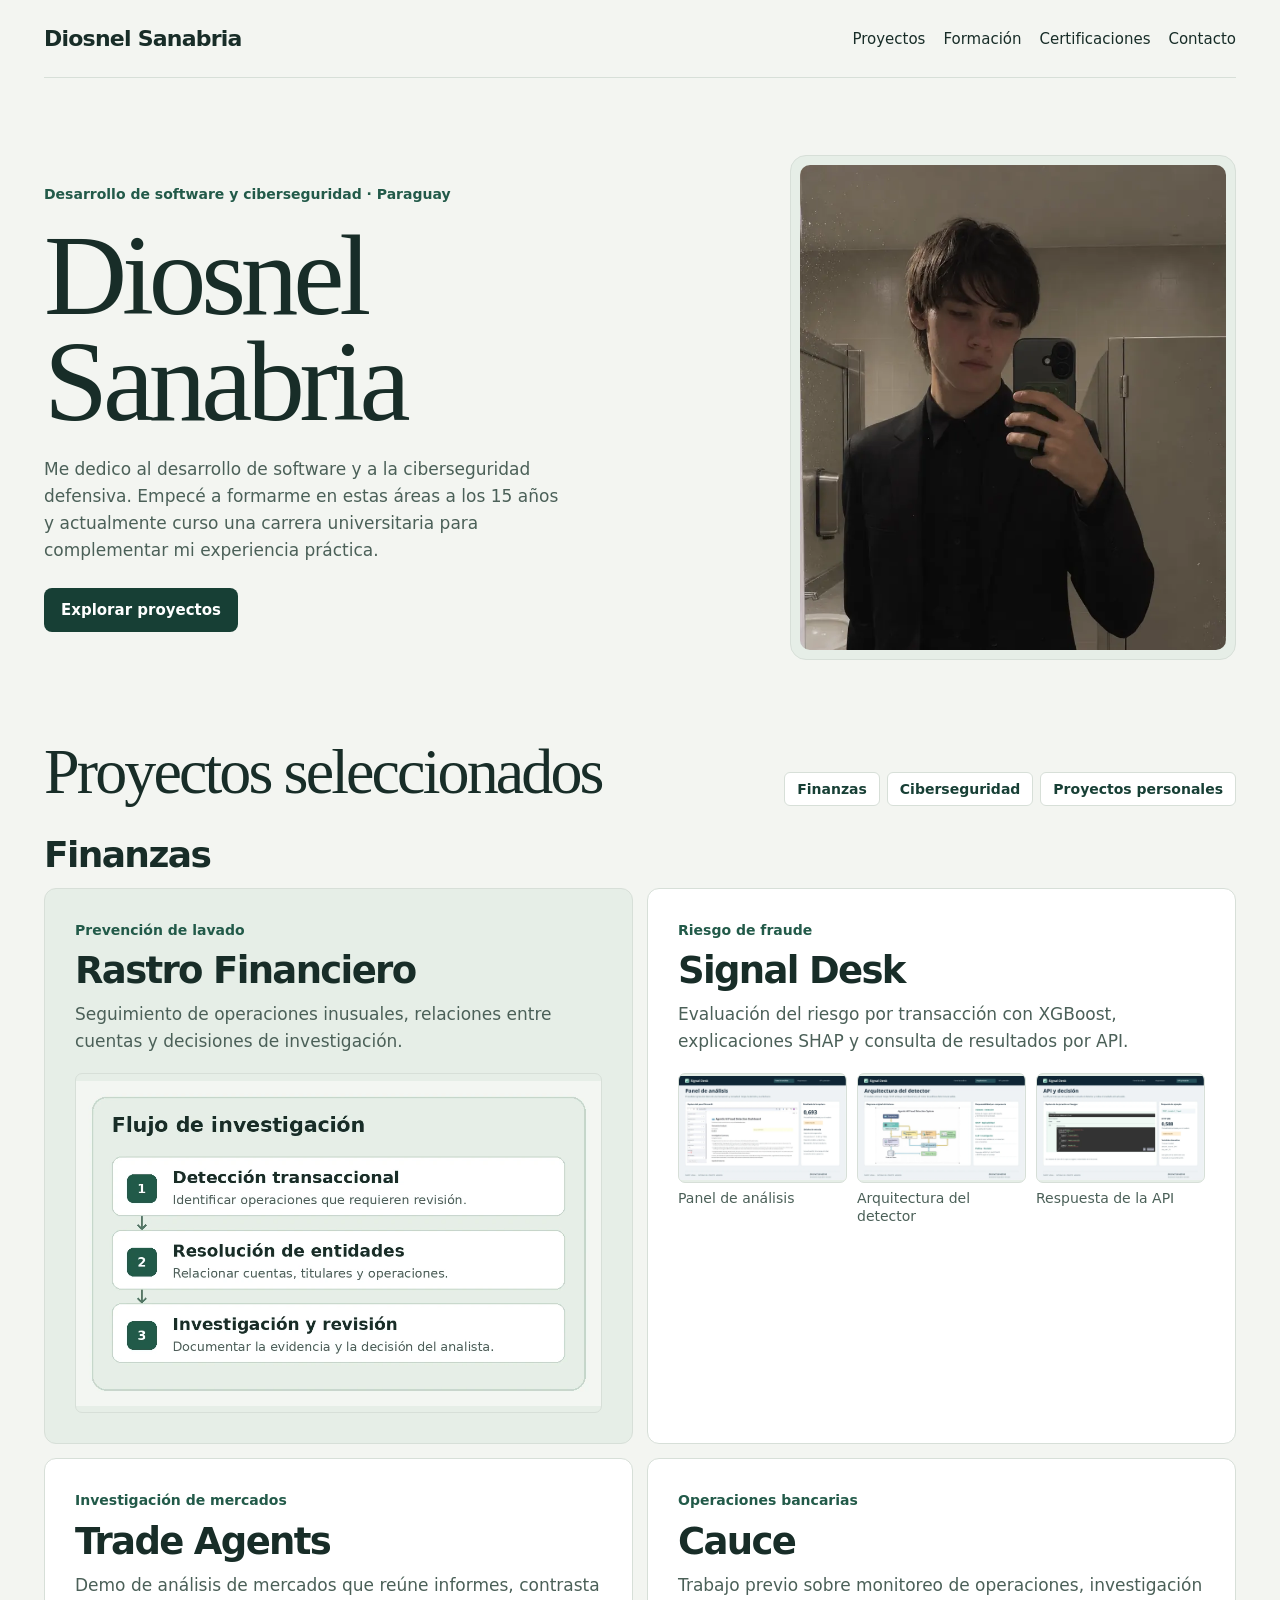
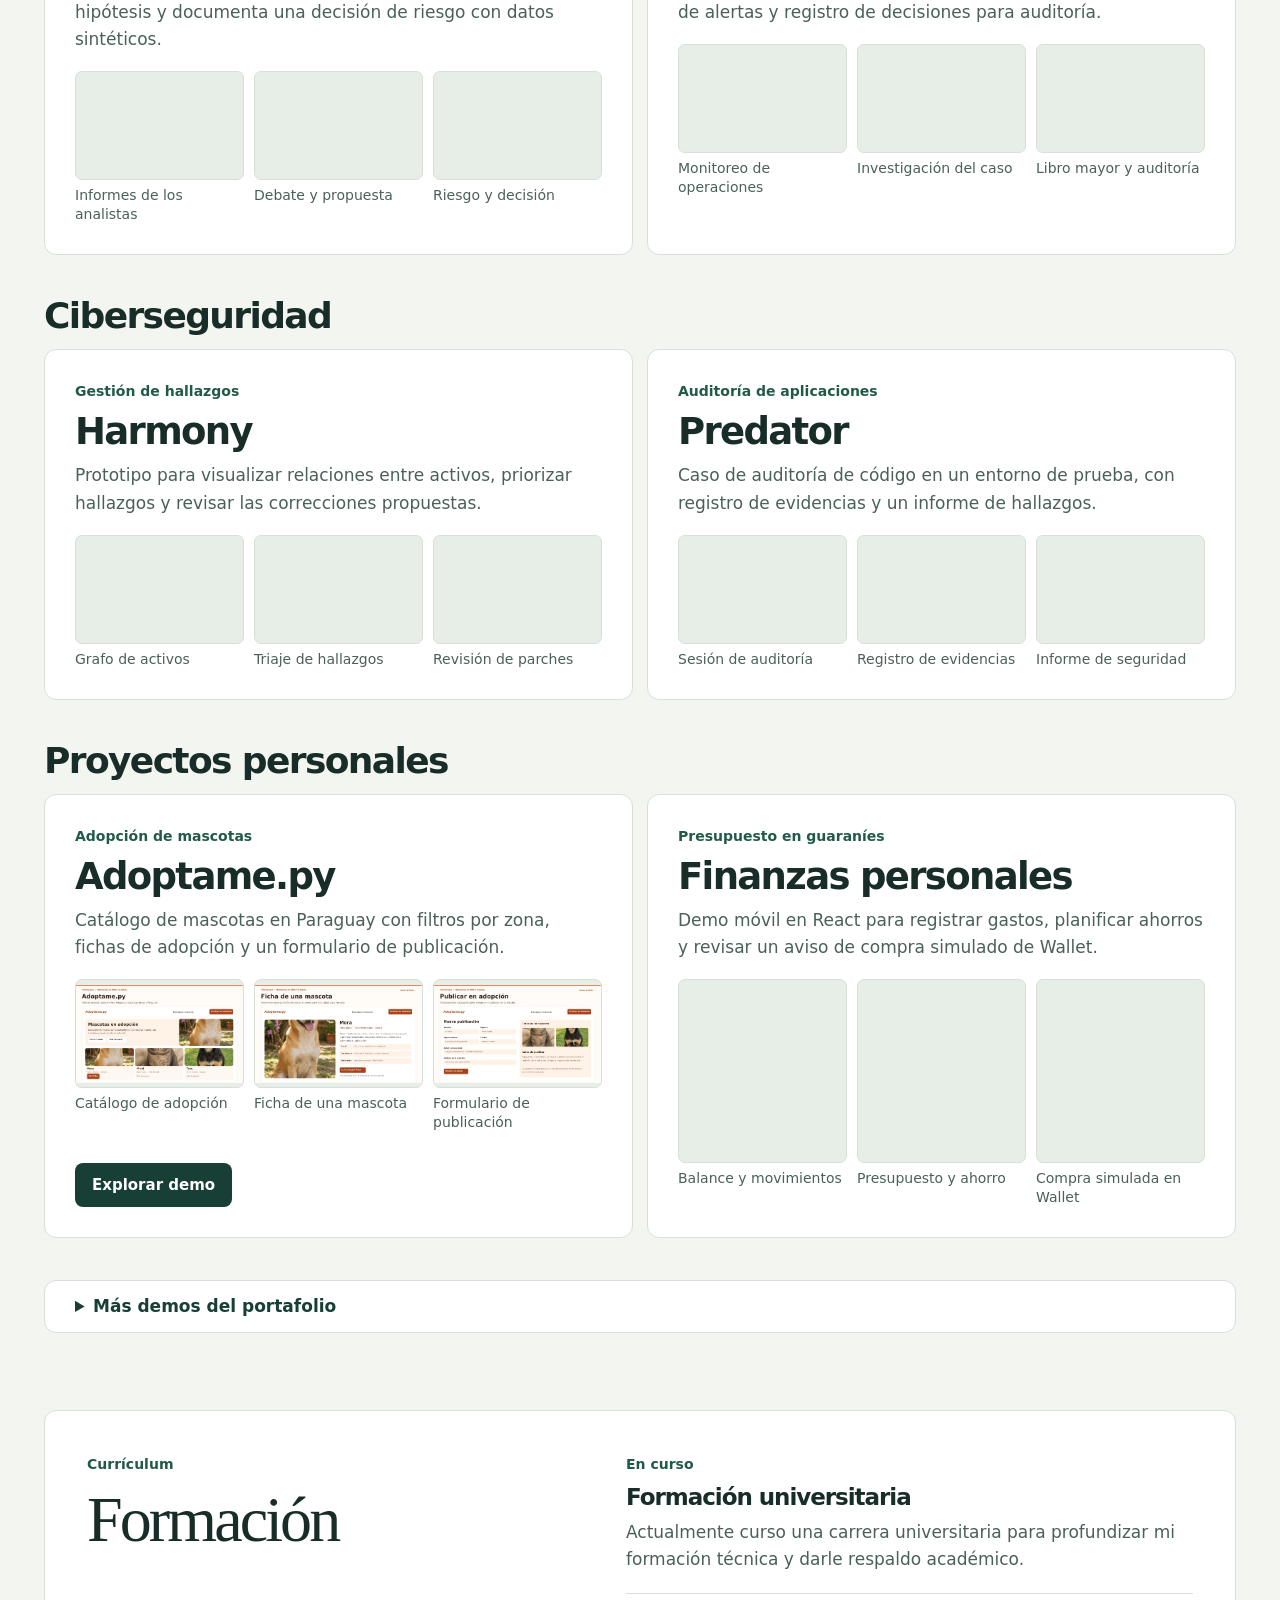
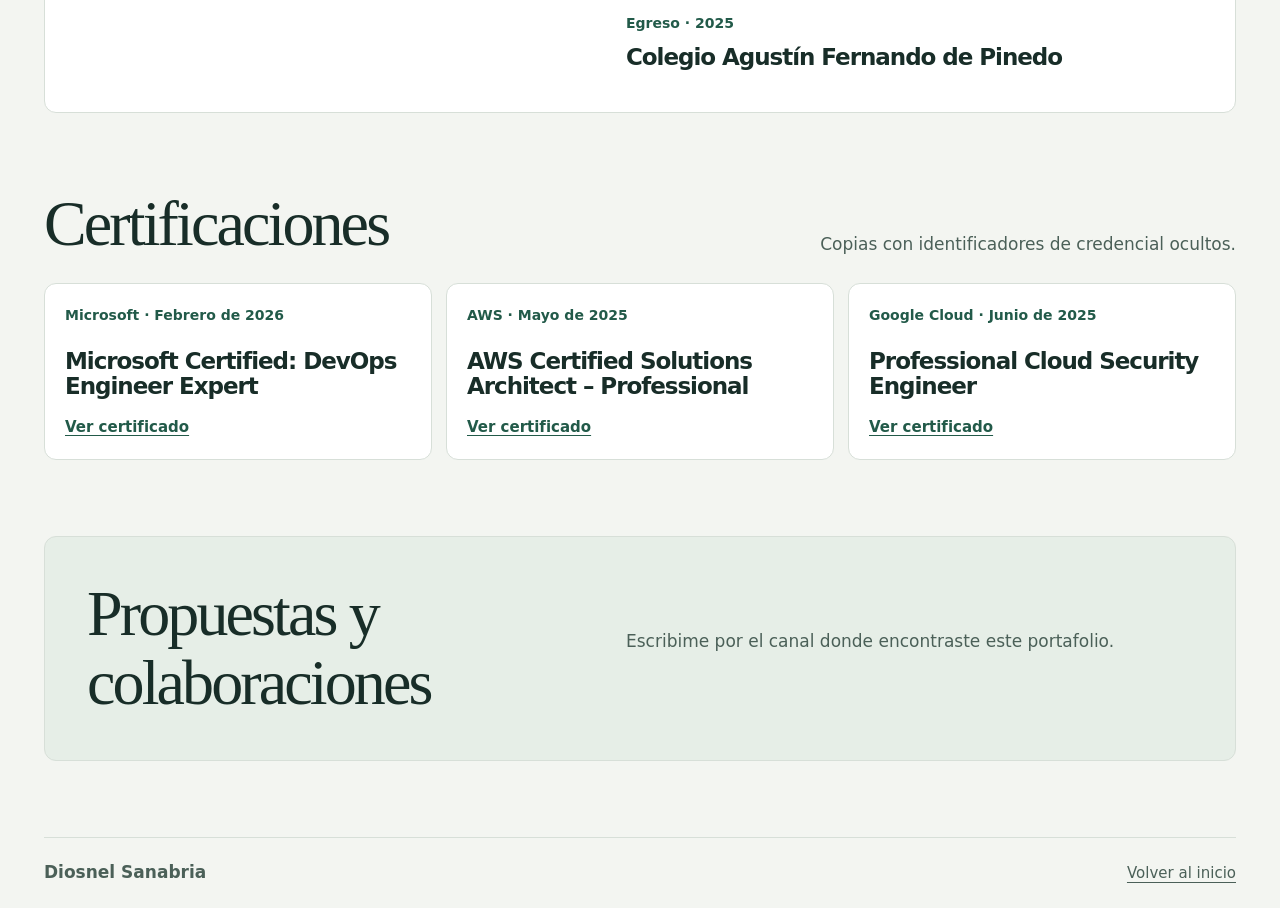
==== commit 21ed0973: "Mostrar proyectos sin enlaces externos" ====
--- a/index.html
+++ b/index.html
@@ -23,7 +23,7 @@
 <div class="hero-copy"><p class="eyebrow">Desarrollo de software y ciberseguridad · Paraguay</p>
 <h1 id="nombre">Diosnel<br>Sanabria</h1>
 <p class="intro">Me dedico al desarrollo de software y a la ciberseguridad defensiva. Empecé a formarme en estas áreas a los 15 años y actualmente curso una carrera universitaria para complementar mi experiencia práctica.</p>
-<div class="actions"><a class="button" href="#proyectos">Explorar proyectos</a><a class="text-link" href="https://github.com/sanabriadiosnel86-dotcom">Perfil de GitHub</a></div></div>
+<div class="actions"><a class="button" href="#proyectos">Explorar proyectos</a></div></div>
 <figure class="portrait"><img src="asset-diosnel.webp" srcset="asset-diosnel-480.webp 480w, asset-diosnel-760.webp 760w, asset-diosnel.webp 920w" sizes="(max-width: 760px) calc(100vw - 32px), 520px" width="920" height="1060" fetchpriority="high" alt="Retrato de Diosnel Sanabria"></figure>
 </section>
 <section id="proyectos" class="section" aria-labelledby="proyectos-titulo">
@@ -43,12 +43,11 @@
     <h4>Rastro Financiero</h4>
     <p>Seguimiento de operaciones inusuales, relaciones entre cuentas y decisiones de investigación.</p>
   </div>
-  <ol class="case-flow" aria-label="Flujo de investigación">
-  <li><strong>Detección transaccional</strong><span>Identificar operaciones que requieren revisión.</span></li>
-  <li><strong>Resolución de entidades</strong><span>Relacionar cuentas, titulares y operaciones.</span></li>
-  <li><strong>Investigación y revisión</strong><span>Documentar la evidencia y la decisión del analista.</span></li>
-</ol>
-  <div class="case-actions"><a class="text-link" href="https://github.com/sanabriadiosnel86-dotcom/sanabriadiosnel86-dotcom.github.io#proyecto-rastro-financiero" aria-label="Ficha de Rastro Financiero en GitHub">Ficha en GitHub</a></div>
+  <figure>
+    <a class="image-link" href="project-rastro-financiero.webp" data-gallery="rastro-financiero" data-label="Flujo de investigación" aria-label="Ampliar: flujo de investigación">
+      <img loading="lazy" decoding="async" src="project-rastro-financiero.webp" width="1000" height="620" alt="Detección de operaciones, resolución de entidades e investigación con evidencia.">
+    </a>
+  </figure>
 </article>
 <article class="case" id="signal">
   <div class="case-copy">
@@ -76,7 +75,6 @@
   <figcaption>Respuesta de la API</figcaption>
 </figure>
 </div>
-  <div class="case-actions"><a class="text-link" href="https://github.com/sanabriadiosnel86-dotcom/sanabriadiosnel86-dotcom.github.io#proyecto-signal" aria-label="Ficha de Signal Desk en GitHub">Ficha en GitHub</a></div>
 </article>
 <article class="case" id="trade">
   <div class="case-copy">
@@ -104,7 +102,6 @@
   <figcaption>Riesgo y decisión</figcaption>
 </figure>
 </div>
-  <div class="case-actions"><a class="text-link" href="https://github.com/sanabriadiosnel86-dotcom/sanabriadiosnel86-dotcom.github.io#proyecto-trade" aria-label="Ficha de Trade Agents en GitHub">Ficha en GitHub</a></div>
 </article>
 <article class="case" id="cauce">
   <div class="case-copy">
@@ -132,7 +129,6 @@
   <figcaption>Libro mayor y auditoría</figcaption>
 </figure>
 </div>
-  <div class="case-actions"><a class="text-link" href="https://github.com/sanabriadiosnel86-dotcom/sanabriadiosnel86-dotcom.github.io#proyecto-cauce" aria-label="Ficha de Cauce en GitHub">Ficha en GitHub</a></div>
 </article></div>
 </section>
 <section class="project-group" id="ciberseguridad" aria-labelledby="ciberseguridad-titulo">
@@ -163,7 +159,6 @@
   <figcaption>Revisión de parches</figcaption>
 </figure>
 </div>
-  <div class="case-actions"><a class="text-link" href="https://github.com/sanabriadiosnel86-dotcom/sanabriadiosnel86-dotcom.github.io#proyecto-harmony" aria-label="Ficha de Harmony en GitHub">Ficha en GitHub</a></div>
 </article>
 <article class="case" id="predator">
   <div class="case-copy">
@@ -191,7 +186,6 @@
   <figcaption>Informe de seguridad</figcaption>
 </figure>
 </div>
-  <div class="case-actions"><a class="text-link" href="https://github.com/sanabriadiosnel86-dotcom/sanabriadiosnel86-dotcom.github.io#proyecto-predator" aria-label="Ficha de Predator en GitHub">Ficha en GitHub</a></div>
 </article></div>
 </section>
 <section class="project-group" id="personales" aria-labelledby="personales-titulo">
@@ -222,7 +216,7 @@
   <figcaption>Formulario de publicación</figcaption>
 </figure>
 </div>
-  <div class="case-actions"><a class="button" href="demos.html#adoptame">Explorar demo</a><a class="text-link" href="https://github.com/sanabriadiosnel86-dotcom/sanabriadiosnel86-dotcom.github.io#proyecto-adoptame" aria-label="Ficha de Adoptame.py en GitHub">Ficha en GitHub</a></div>
+  <div class="case-actions"><a class="button" href="demos.html#adoptame">Explorar demo</a></div>
 </article>
 <article class="case" id="finanzas-personales">
   <div class="case-copy">
@@ -250,13 +244,12 @@
   <figcaption>Compra simulada en Wallet</figcaption>
 </figure>
 </div>
-  <div class="case-actions"><a class="text-link" href="https://github.com/sanabriadiosnel86-dotcom/sanabriadiosnel86-dotcom.github.io#proyecto-finanzas-personales" aria-label="Ficha de Finanzas personales en GitHub">Ficha en GitHub</a></div>
 </article></div>
 </section>
   <details class="archive">
     <summary>Más demos del portafolio</summary>
     <ul><li id="zenix"><div><strong>Zenix</strong><span>Órdenes, presupuestos e inventario</span></div>
-      <div class="archive-actions"><a href="demos.html#zenix" aria-label="Demo de Zenix">Demo</a><a href="https://github.com/sanabriadiosnel86-dotcom/zenix-operaciones" aria-label="Repositorio de Zenix en GitHub">GitHub</a></div></li>
+      <div class="archive-actions"><a href="demos.html#zenix" aria-label="Demo de Zenix">Demo</a></div></li>
 <li id="phishguard"><div><strong>PhishGuard PY</strong><span>Análisis defensivo de suplantación</span></div>
       <div class="archive-actions"><a href="demos.html#phishguard" aria-label="Demo de PhishGuard PY">Demo</a></div></li>
 <li id="saldivo"><div><strong>Saldivo</strong><span>Demo interactiva de gestión de gastos</span></div>
@@ -281,9 +274,7 @@
 </div></section>
 <section id="contacto" class="section contact" aria-labelledby="contacto-titulo">
   <h2 id="contacto-titulo">Propuestas y colaboraciones</h2>
-  <div><p>Escribime por el canal donde encontraste este portafolio. También podés consultar mis repositorios en GitHub.</p>
-    <a class="button" href="https://github.com/sanabriadiosnel86-dotcom">Ver perfil de GitHub</a>
-  </div>
+  <p>Escribime por el canal donde encontraste este portafolio.</p>
 </section>
 </main>
 <footer class="wrap footer"><strong>Diosnel Sanabria</strong><a href="#inicio">Volver al inicio</a></footer>
--- a/style.css
+++ b/style.css
@@ -104,16 +104,7 @@
 .case-copy p:last-child { color: var(--muted); margin: 10px 0 0; max-width: 65ch; }
 .case-actions { margin-top: auto; }
 .case-feature { background: var(--tint); }
-.case-flow {
-  display: grid;
-  gap: 6px;
-  list-style: none;
-  margin: 0;
-  padding: 0;
-}
-.case-flow li { display: grid; border: 1px solid var(--line); border-radius: 6px; padding: 8px 12px; background: var(--surface); }
-.case-flow strong { font-size: 15px; }
-.case-flow span, .screens figcaption { font-size: 14px; color: var(--muted); }
+.screens figcaption { font-size: 14px; color: var(--muted); }
 
 .screens { display: grid; align-items: start; grid-template-columns: repeat(3, minmax(0, 1fr)); gap: 10px; }
 .screens figure { min-width: 0; }
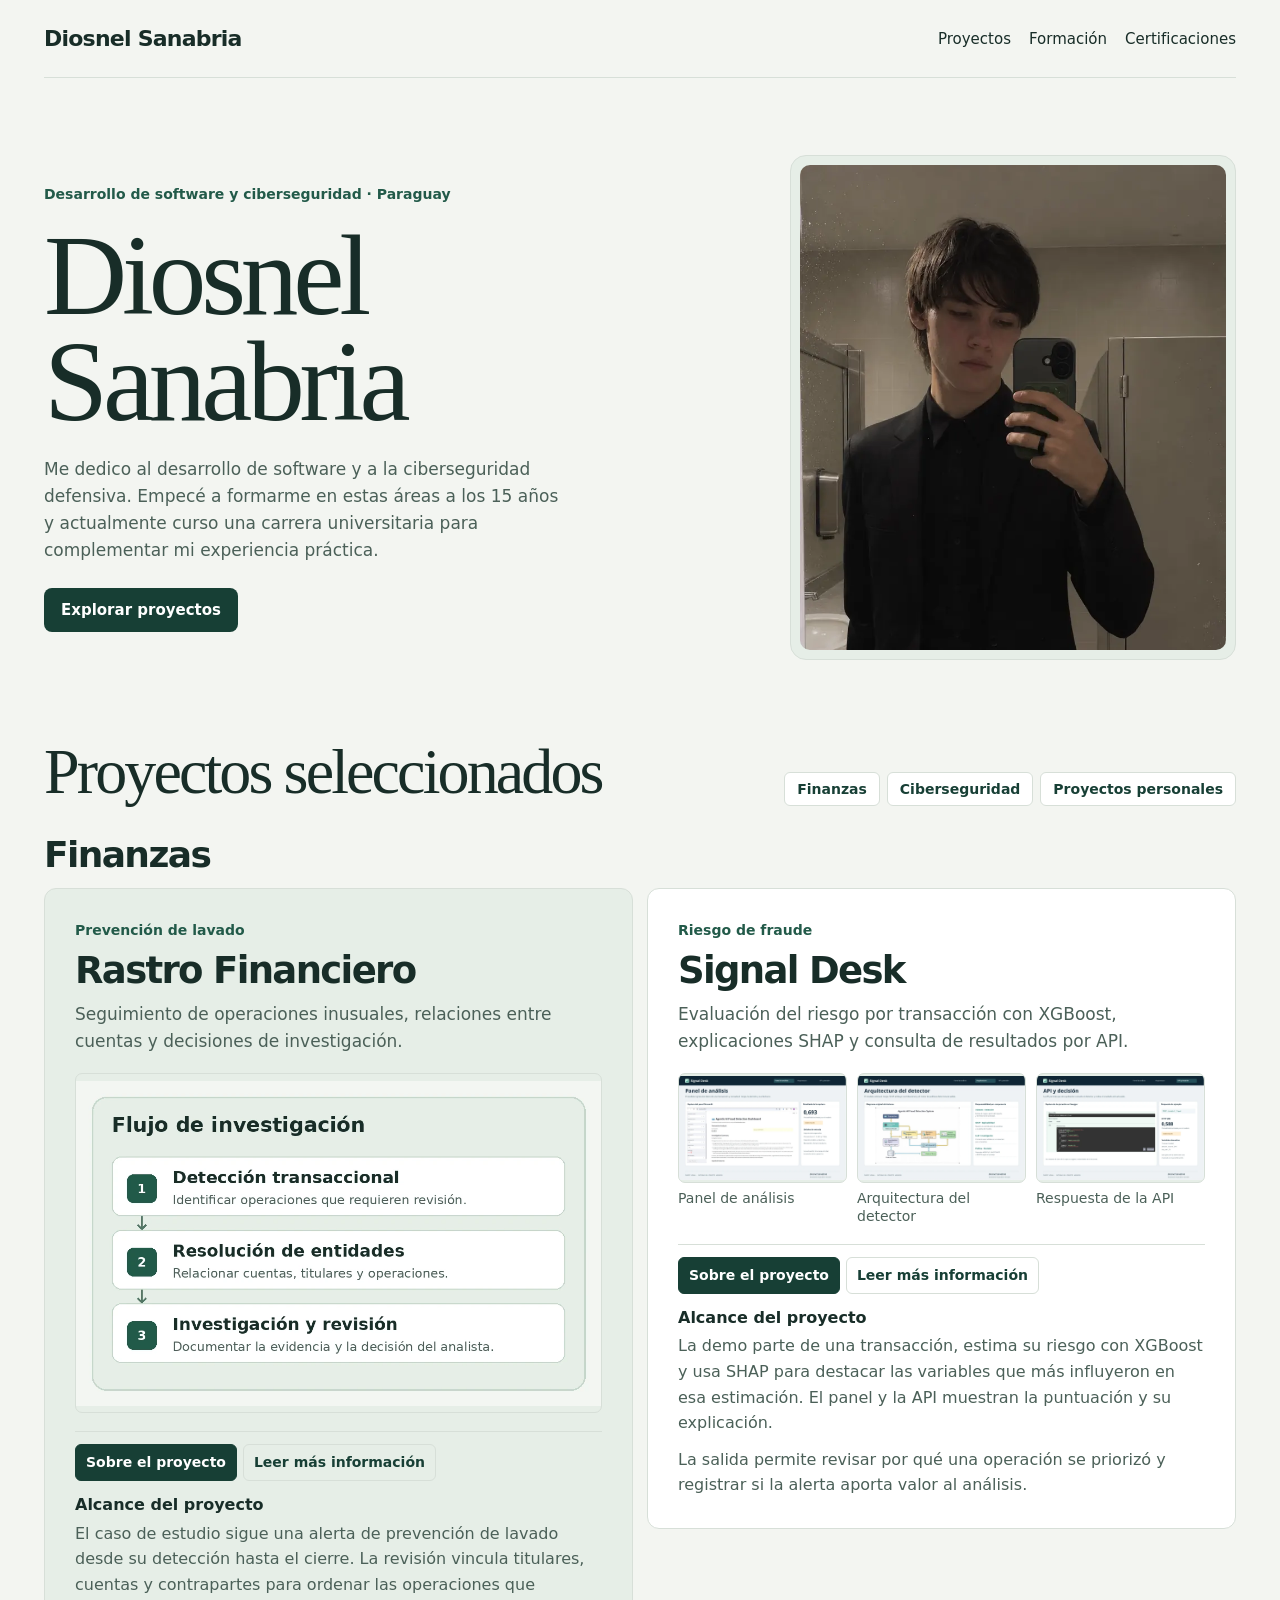
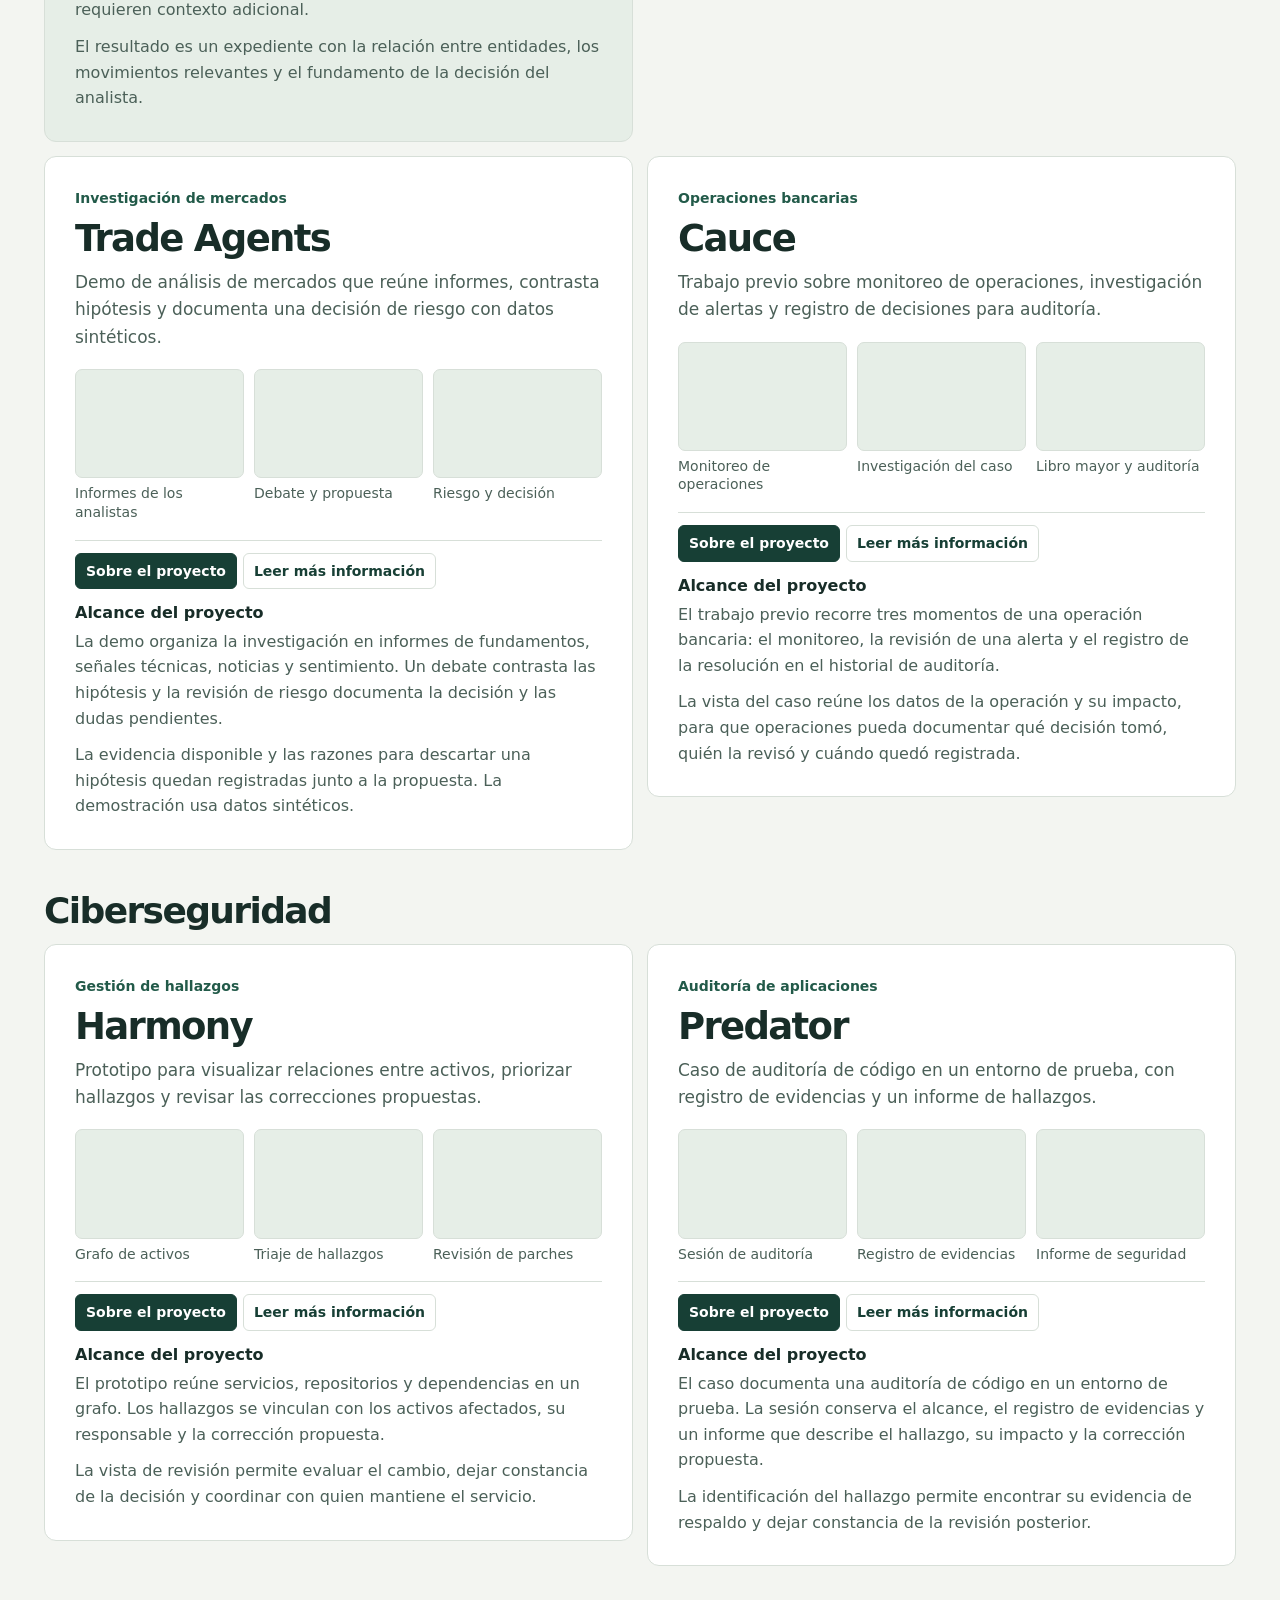
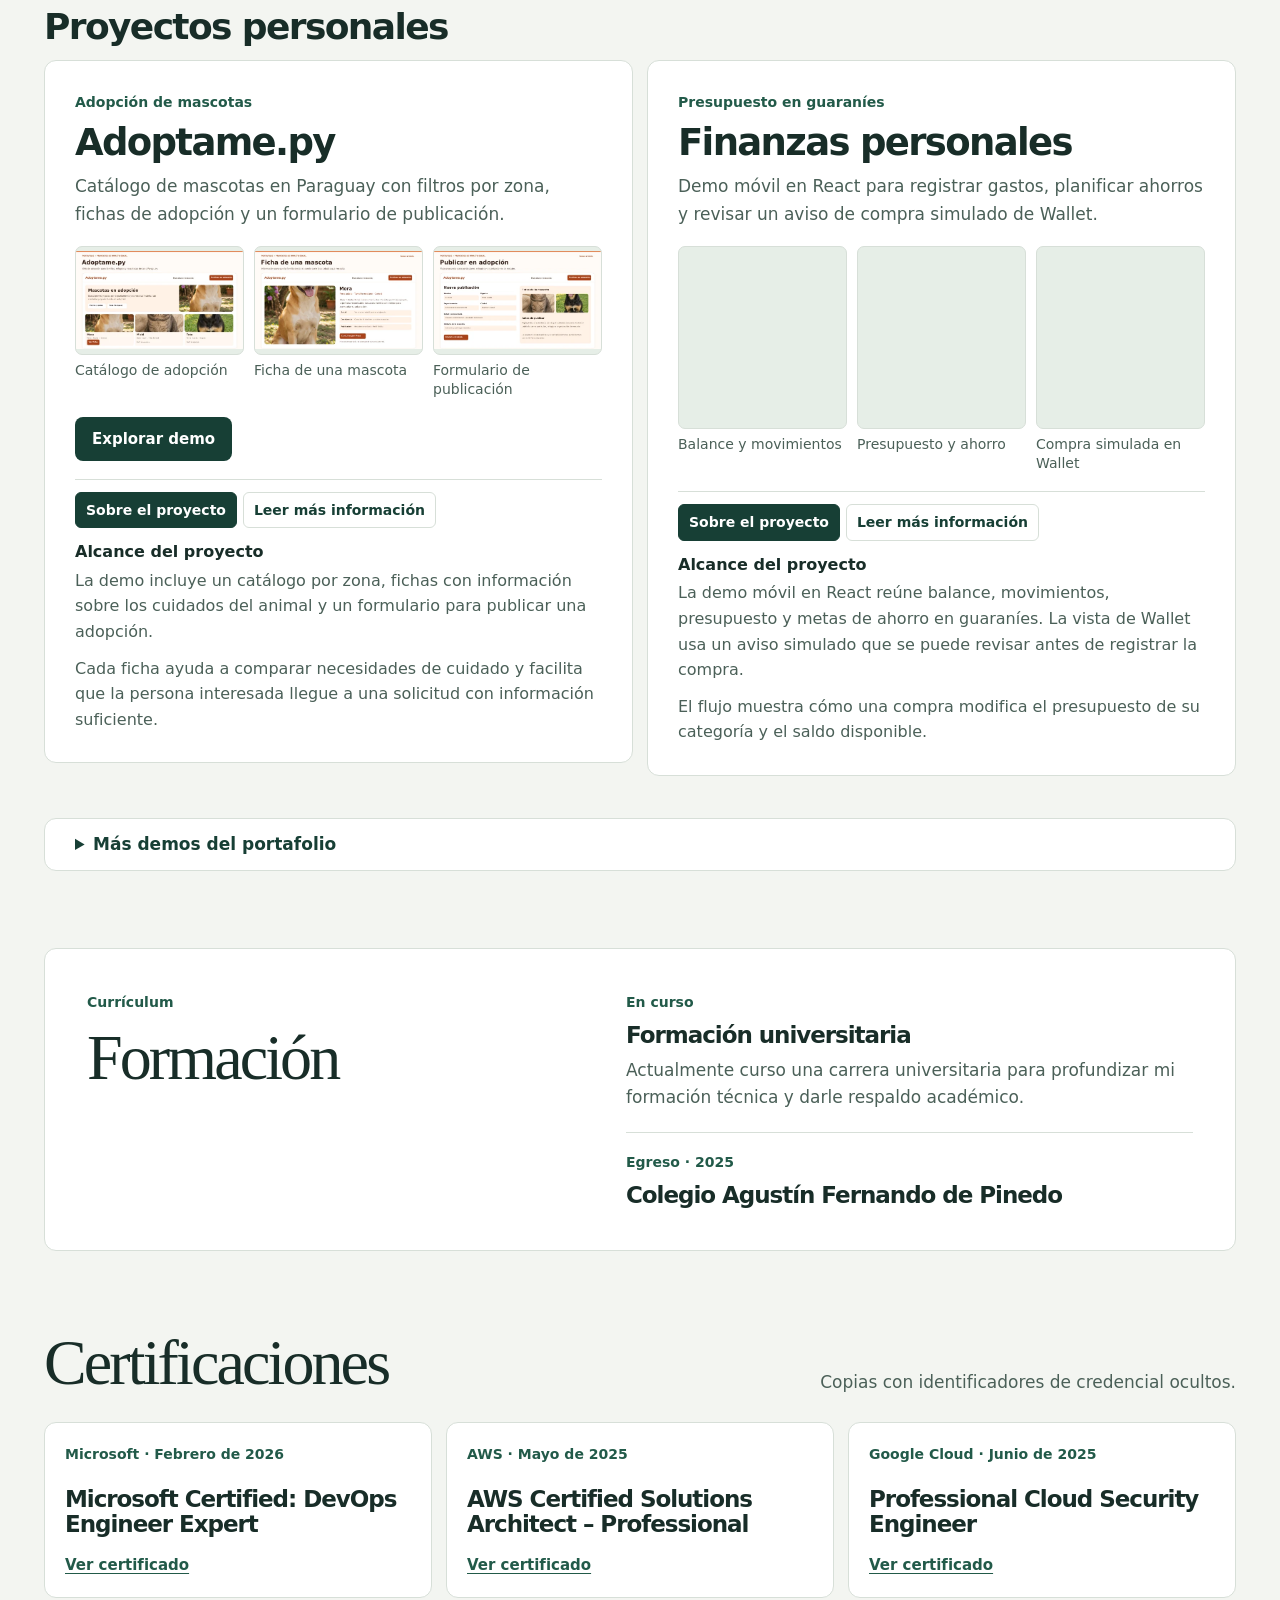
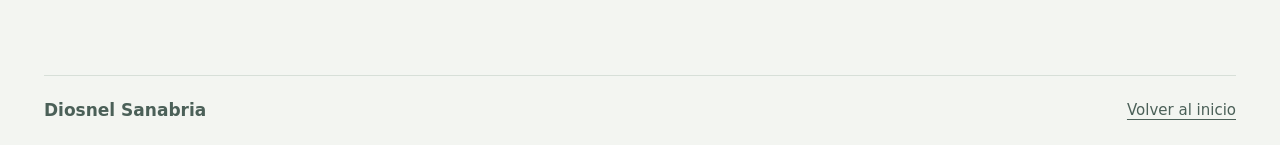
==== commit 50f9b264: "Ampliar fichas y aplicaciones en Paraguay" ====
--- a/index.html
+++ b/index.html
@@ -15,9 +15,10 @@
 <title>Diosnel Sanabria · Portafolio</title>
 <link rel="stylesheet" href="style.css">
 <script src="gallery.js" defer></script>
+<script src="project-tabs.js" defer></script>
 </head>
 <body>
-<header class="top wrap"><a class="brand" href="#inicio">Diosnel Sanabria</a><nav aria-label="Navegación"><a href="#proyectos">Proyectos</a><a href="#formacion">Formación</a><a href="#certificaciones">Certificaciones</a><a href="#contacto">Contacto</a></nav></header>
+<header class="top wrap"><a class="brand" href="#inicio">Diosnel Sanabria</a><nav aria-label="Navegación"><a href="#proyectos">Proyectos</a><a href="#formacion">Formación</a><a href="#certificaciones">Certificaciones</a></nav></header>
 <main class="wrap" id="inicio">
 <section class="hero" aria-labelledby="nombre">
 <div class="hero-copy"><p class="eyebrow">Desarrollo de software y ciberseguridad · Paraguay</p>
@@ -48,6 +49,23 @@
       <img loading="lazy" decoding="async" src="project-rastro-financiero.webp" width="1000" height="620" alt="Detección de operaciones, resolución de entidades e investigación con evidencia.">
     </a>
   </figure>
+  <div class="project-detail" data-project-tabs>
+    <div class="detail-tabs" data-tab-list hidden>
+      <button type="button" data-tab="overview">Sobre el proyecto</button>
+      <button type="button" data-tab="local">Leer más información</button>
+    </div>
+    <section class="detail-panel" id="rastro-financiero-overview" data-panel="overview" aria-labelledby="rastro-financiero-overview-title">
+      <h5 id="rastro-financiero-overview-title">Alcance del proyecto</h5>
+      <p>El caso de estudio sigue una alerta de prevención de lavado desde su detección hasta el cierre. La revisión vincula titulares, cuentas y contrapartes para ordenar las operaciones que requieren contexto adicional.</p>
+      <p>El resultado es un expediente con la relación entre entidades, los movimientos relevantes y el fundamento de la decisión del analista.</p>
+    </section>
+    <section class="detail-panel" id="rastro-financiero-local" data-panel="local" aria-labelledby="rastro-financiero-local-title">
+      <h5 id="rastro-financiero-local-title">Beneficio potencial para Paraguay</h5>
+      <p>Bancos y cooperativas paraguayas podrían reunir en un solo expediente movimientos que hoy se revisan en distintas fuentes y dar continuidad a un caso cuando cambia el analista.</p>
+      <h5>Implementación prevista</h5>
+      <p>El piloto empezaría con transacciones en guaraníes anonimizadas o sintéticas, identificadores normalizados y tipologías acordadas con cumplimiento. La revisión humana confirmaría las relaciones y las alertas antes de incorporar el flujo a casos reales. Se medirían el tiempo por expediente y las alertas que terminan sin hallazgo.</p>
+    </section>
+  </div>
 </article>
 <article class="case" id="signal">
   <div class="case-copy">
@@ -75,6 +93,23 @@
   <figcaption>Respuesta de la API</figcaption>
 </figure>
 </div>
+  <div class="project-detail" data-project-tabs>
+    <div class="detail-tabs" data-tab-list hidden>
+      <button type="button" data-tab="overview">Sobre el proyecto</button>
+      <button type="button" data-tab="local">Leer más información</button>
+    </div>
+    <section class="detail-panel" id="signal-overview" data-panel="overview" aria-labelledby="signal-overview-title">
+      <h5 id="signal-overview-title">Alcance del proyecto</h5>
+      <p>La demo parte de una transacción, estima su riesgo con XGBoost y usa SHAP para destacar las variables que más influyeron en esa estimación. El panel y la API muestran la puntuación y su explicación.</p>
+      <p>La salida permite revisar por qué una operación se priorizó y registrar si la alerta aporta valor al análisis.</p>
+    </section>
+    <section class="detail-panel" id="signal-local" data-panel="local" aria-labelledby="signal-local-title">
+      <h5 id="signal-local-title">Beneficio potencial para Paraguay</h5>
+      <p>Una fintech o un procesador de pagos local podría ordenar alertas de fraude según su riesgo y darle al analista contexto para decidir qué operaciones revisar primero.</p>
+      <h5>Implementación prevista</h5>
+      <p>Se validaría el modelo con operaciones históricas etiquetadas, separadas por fecha, y se ajustaría el umbral al volumen que puede revisar el equipo. La API correría en paralelo al proceso actual antes de intervenir en decisiones. El piloto mediría cuántos fraudes detecta y cuántas operaciones legítimas envía a revisión.</p>
+    </section>
+  </div>
 </article>
 <article class="case" id="trade">
   <div class="case-copy">
@@ -102,6 +137,23 @@
   <figcaption>Riesgo y decisión</figcaption>
 </figure>
 </div>
+  <div class="project-detail" data-project-tabs>
+    <div class="detail-tabs" data-tab-list hidden>
+      <button type="button" data-tab="overview">Sobre el proyecto</button>
+      <button type="button" data-tab="local">Leer más información</button>
+    </div>
+    <section class="detail-panel" id="trade-overview" data-panel="overview" aria-labelledby="trade-overview-title">
+      <h5 id="trade-overview-title">Alcance del proyecto</h5>
+      <p>La demo organiza la investigación en informes de fundamentos, señales técnicas, noticias y sentimiento. Un debate contrasta las hipótesis y la revisión de riesgo documenta la decisión y las dudas pendientes.</p>
+      <p>La evidencia disponible y las razones para descartar una hipótesis quedan registradas junto a la propuesta. La demostración usa datos sintéticos.</p>
+    </section>
+    <section class="detail-panel" id="trade-local" data-panel="local" aria-labelledby="trade-local-title">
+      <h5 id="trade-local-title">Beneficio potencial para Paraguay</h5>
+      <p>Podría servir en aulas universitarias y mesas de análisis paraguayas para comparar escenarios vinculados al tipo de cambio, las tasas o los sectores productivos mediante informes trazables.</p>
+      <h5>Implementación prevista</h5>
+      <p>El piloto empezaría con series públicas fechadas y casos preparados sobre guaraníes, dólar y variables sectoriales. Cada informe indicaría sus fuentes y pasaría por revisión humana. La primera entrega sería un informe de investigación para discusión, sin conexión con una plataforma de ejecución.</p>
+    </section>
+  </div>
 </article>
 <article class="case" id="cauce">
   <div class="case-copy">
@@ -129,6 +181,23 @@
   <figcaption>Libro mayor y auditoría</figcaption>
 </figure>
 </div>
+  <div class="project-detail" data-project-tabs>
+    <div class="detail-tabs" data-tab-list hidden>
+      <button type="button" data-tab="overview">Sobre el proyecto</button>
+      <button type="button" data-tab="local">Leer más información</button>
+    </div>
+    <section class="detail-panel" id="cauce-overview" data-panel="overview" aria-labelledby="cauce-overview-title">
+      <h5 id="cauce-overview-title">Alcance del proyecto</h5>
+      <p>El trabajo previo recorre tres momentos de una operación bancaria: el monitoreo, la revisión de una alerta y el registro de la resolución en el historial de auditoría.</p>
+      <p>La vista del caso reúne los datos de la operación y su impacto, para que operaciones pueda documentar qué decisión tomó, quién la revisó y cuándo quedó registrada.</p>
+    </section>
+    <section class="detail-panel" id="cauce-local" data-panel="local" aria-labelledby="cauce-local-title">
+      <h5 id="cauce-local-title">Beneficio potencial para Paraguay</h5>
+      <p>Una entidad financiera paraguaya podría usar el flujo para ordenar revisiones de transferencias en guaraníes y comprobar que cada resolución coincida con el movimiento registrado.</p>
+      <h5>Implementación prevista</h5>
+      <p>El piloto partiría de movimientos de prueba y un flujo de conciliación de solo lectura. Operaciones y auditoría definirían qué casos requieren una segunda aprobación. Se medirían el tiempo de resolución y la proporción de casos con expediente completo.</p>
+    </section>
+  </div>
 </article></div>
 </section>
 <section class="project-group" id="ciberseguridad" aria-labelledby="ciberseguridad-titulo">
@@ -159,6 +228,23 @@
   <figcaption>Revisión de parches</figcaption>
 </figure>
 </div>
+  <div class="project-detail" data-project-tabs>
+    <div class="detail-tabs" data-tab-list hidden>
+      <button type="button" data-tab="overview">Sobre el proyecto</button>
+      <button type="button" data-tab="local">Leer más información</button>
+    </div>
+    <section class="detail-panel" id="harmony-overview" data-panel="overview" aria-labelledby="harmony-overview-title">
+      <h5 id="harmony-overview-title">Alcance del proyecto</h5>
+      <p>El prototipo reúne servicios, repositorios y dependencias en un grafo. Los hallazgos se vinculan con los activos afectados, su responsable y la corrección propuesta.</p>
+      <p>La vista de revisión permite evaluar el cambio, dejar constancia de la decisión y coordinar con quien mantiene el servicio.</p>
+    </section>
+    <section class="detail-panel" id="harmony-local" data-panel="local" aria-labelledby="harmony-local-title">
+      <h5 id="harmony-local-title">Beneficio potencial para Paraguay</h5>
+      <p>Una institución, universidad o empresa de software en Paraguay podría identificar qué servicio depende de un activo desactualizado y a quién corresponde revisar el cambio.</p>
+      <h5>Implementación prevista</h5>
+      <p>El piloto usaría un inventario autorizado de un solo entorno con propietarios y dependencias confirmadas. Los hallazgos se importarían desde revisiones defensivas existentes y el responsable validaría la corrección antes de aplicarla. Se medirían la cobertura del inventario y el tiempo hasta la revisión.</p>
+    </section>
+  </div>
 </article>
 <article class="case" id="predator">
   <div class="case-copy">
@@ -186,6 +272,23 @@
   <figcaption>Informe de seguridad</figcaption>
 </figure>
 </div>
+  <div class="project-detail" data-project-tabs>
+    <div class="detail-tabs" data-tab-list hidden>
+      <button type="button" data-tab="overview">Sobre el proyecto</button>
+      <button type="button" data-tab="local">Leer más información</button>
+    </div>
+    <section class="detail-panel" id="predator-overview" data-panel="overview" aria-labelledby="predator-overview-title">
+      <h5 id="predator-overview-title">Alcance del proyecto</h5>
+      <p>El caso documenta una auditoría de código en un entorno de prueba. La sesión conserva el alcance, el registro de evidencias y un informe que describe el hallazgo, su impacto y la corrección propuesta.</p>
+      <p>La identificación del hallazgo permite encontrar su evidencia de respaldo y dejar constancia de la revisión posterior.</p>
+    </section>
+    <section class="detail-panel" id="predator-local" data-panel="local" aria-labelledby="predator-local-title">
+      <h5 id="predator-local-title">Beneficio potencial para Paraguay</h5>
+      <p>Las organizaciones paraguayas que encargan revisiones de aplicaciones podrían recibir informes comparables y seguir el estado de las correcciones entre versiones.</p>
+      <h5>Implementación prevista</h5>
+      <p>La primera implementación partiría de repositorios autorizados, un ambiente de prueba y reglas claras para resguardar la evidencia. Una persona revisaría el informe antes de compartirlo y el responsable del servicio confirmaría el cierre tras validar la corrección. Se medirían los hallazgos resueltos y los cierres con evidencia verificable.</p>
+    </section>
+  </div>
 </article></div>
 </section>
 <section class="project-group" id="personales" aria-labelledby="personales-titulo">
@@ -217,6 +320,23 @@
 </figure>
 </div>
   <div class="case-actions"><a class="button" href="demos.html#adoptame">Explorar demo</a></div>
+  <div class="project-detail" data-project-tabs>
+    <div class="detail-tabs" data-tab-list hidden>
+      <button type="button" data-tab="overview">Sobre el proyecto</button>
+      <button type="button" data-tab="local">Leer más información</button>
+    </div>
+    <section class="detail-panel" id="adoptame-overview" data-panel="overview" aria-labelledby="adoptame-overview-title">
+      <h5 id="adoptame-overview-title">Alcance del proyecto</h5>
+      <p>La demo incluye un catálogo por zona, fichas con información sobre los cuidados del animal y un formulario para publicar una adopción.</p>
+      <p>Cada ficha ayuda a comparar necesidades de cuidado y facilita que la persona interesada llegue a una solicitud con información suficiente.</p>
+    </section>
+    <section class="detail-panel" id="adoptame-local" data-panel="local" aria-labelledby="adoptame-local-title">
+      <h5 id="adoptame-local-title">Beneficio potencial para Paraguay</h5>
+      <p>Refugios, rescatistas y hogares temporales en Paraguay podrían reunir publicaciones dispersas y coordinar adopciones por municipio sin exponer domicilios particulares.</p>
+      <h5>Implementación prevista</h5>
+      <p>El piloto empezaría con refugios voluntarios en una zona, publicaciones moderadas y estados de disponibilidad. Las personas interesadas enviarían una solicitud que el refugio revisaría. Se medirían las fichas actualizadas, las solicitudes atendidas y las adopciones confirmadas.</p>
+    </section>
+  </div>
 </article>
 <article class="case" id="finanzas-personales">
   <div class="case-copy">
@@ -244,6 +364,23 @@
   <figcaption>Compra simulada en Wallet</figcaption>
 </figure>
 </div>
+  <div class="project-detail" data-project-tabs>
+    <div class="detail-tabs" data-tab-list hidden>
+      <button type="button" data-tab="overview">Sobre el proyecto</button>
+      <button type="button" data-tab="local">Leer más información</button>
+    </div>
+    <section class="detail-panel" id="finanzas-personales-overview" data-panel="overview" aria-labelledby="finanzas-personales-overview-title">
+      <h5 id="finanzas-personales-overview-title">Alcance del proyecto</h5>
+      <p>La demo móvil en React reúne balance, movimientos, presupuesto y metas de ahorro en guaraníes. La vista de Wallet usa un aviso simulado que se puede revisar antes de registrar la compra.</p>
+      <p>El flujo muestra cómo una compra modifica el presupuesto de su categoría y el saldo disponible.</p>
+    </section>
+    <section class="detail-panel" id="finanzas-personales-local" data-panel="local" aria-labelledby="finanzas-personales-local-title">
+      <h5 id="finanzas-personales-local-title">Beneficio potencial para Paraguay</h5>
+      <p>Personas que combinan efectivo, transferencias y tarjetas en Paraguay podrían consolidar sus gastos en guaraníes y entender cuánto les queda antes de fin de mes.</p>
+      <h5>Implementación prevista</h5>
+      <p>La primera versión priorizaría el registro manual y el guardado local, con categorías ajustables y exportación de movimientos. El aviso de ejemplo se mantendría simulado mientras se valida el flujo. El piloto observaría cuánto tarda registrar un gasto y con qué frecuencia se revisa el presupuesto.</p>
+    </section>
+  </div>
 </article></div>
 </section>
   <details class="archive">
@@ -272,10 +409,6 @@
 <article><p class="eyebrow">AWS · Mayo de 2025</p><h3>AWS Certified Solutions Architect – Professional</h3><a class="text-link" href="asset-aws.webp" data-gallery="certificados" data-label="AWS">Ver certificado</a></article>
 <article><p class="eyebrow">Google Cloud · Junio de 2025</p><h3>Professional Cloud Security Engineer</h3><a class="text-link" href="asset-google-cloud.webp" data-gallery="certificados" data-label="Google Cloud">Ver certificado</a></article>
 </div></section>
-<section id="contacto" class="section contact" aria-labelledby="contacto-titulo">
-  <h2 id="contacto-titulo">Propuestas y colaboraciones</h2>
-  <p>Escribime por el canal donde encontraste este portafolio.</p>
-</section>
 </main>
 <footer class="wrap footer"><strong>Diosnel Sanabria</strong><a href="#inicio">Volver al inicio</a></footer>
 <dialog id="viewer" aria-label="Galería ampliada"><div class="viewer-content"><div class="viewer-bar"><strong id="viewer-caption" aria-live="polite"></strong><button type="button" id="close-viewer">Cerrar</button></div><img id="viewer-image" alt=""><div class="viewer-controls"><button type="button" id="previous">Anterior</button><span id="viewer-count"></span><button type="button" id="next">Siguiente</button></div></div></dialog>
--- a/style.css
+++ b/style.css
@@ -87,8 +87,8 @@
 .project-nav a:hover { background: var(--tint); }
 .project-group { scroll-margin-top: 24px; margin-block: 30px 42px; }
 .project-group > h3 { margin-bottom: 13px; }
-.case-grid { display: grid; grid-template-columns: repeat(2, minmax(0, 1fr)); gap: 14px; }
-.case, .education, .credentials article, .contact, .archive {
+.case-grid { display: grid; grid-template-columns: repeat(2, minmax(0, 1fr)); align-items: start; gap: 14px; }
+.case, .education, .credentials article, .archive {
   border: 1px solid var(--line);
   border-radius: 12px;
   background: var(--surface);
@@ -131,13 +131,11 @@
 .archive span { color: var(--muted); }
 .archive-actions { display: flex; gap: 12px; color: var(--accent); font-weight: 650; }
 
-.education, .contact { display: grid; grid-template-columns: .95fr 1.05fr; gap: 26px; padding: clamp(19px, 4vw, 42px); }
+.education { display: grid; grid-template-columns: .95fr 1.05fr; gap: 26px; padding: clamp(19px, 4vw, 42px); }
 .education-list { display: grid; gap: 20px; }
 .education-list article + article { padding-top: 18px; border-top: 1px solid var(--line); }
 .education-list h3, .credentials h3 { font-size: 23px; }
-.education-list p:not(.eyebrow), .contact p { margin: 9px 0 0; color: var(--muted); }
-.contact { background: var(--tint); align-items: center; }
-.contact p { margin: 0 0 13px; }
+.education-list p:not(.eyebrow) { margin: 9px 0 0; color: var(--muted); }
 .credentials { display: grid; grid-template-columns: repeat(3, minmax(0, 1fr)); gap: 14px; }
 .credentials article { padding: 20px; display: flex; flex-direction: column; align-items: start; gap: 12px; }
 .credentials a { margin-top: auto; padding-top: 4px; }
@@ -169,7 +167,7 @@
   .wrap { width: calc(100% - 32px); }
   .top { align-items: flex-start; flex-direction: column; gap: 9px; }
   .top nav { gap: 8px 13px; }
-  .hero, .case-grid, .education, .contact, .credentials { grid-template-columns: 1fr; }
+  .hero, .case-grid, .education, .credentials { grid-template-columns: 1fr; }
   .hero { gap: 22px; }
   .portrait { width: min(100%, 460px); }
   .portrait img { height: clamp(290px, 88vw, 460px); }
@@ -183,3 +181,33 @@
 }
 
 @media (prefers-reduced-motion: reduce) { html { scroll-behavior: auto; } }
+
+.project-detail { border-top: 1px solid var(--line); padding-top: 12px; }
+.detail-tabs:not([hidden]) { display: flex; flex-wrap: wrap; gap: 6px; margin-bottom: 14px; }
+.detail-tabs button {
+  background: transparent;
+  border: 1px solid var(--line);
+  border-radius: 6px;
+  color: var(--accent-dark);
+  font-size: 14px;
+  font-weight: 650;
+  padding: 6px 10px;
+}
+.detail-tabs button[aria-selected="true"] {
+  background: var(--accent-dark);
+  border-color: var(--accent-dark);
+  color: #fff;
+}
+.detail-panel h5 {
+  color: var(--ink);
+  font-size: 16px;
+  line-height: 1.3;
+  margin: 0 0 5px;
+}
+.detail-panel p {
+  color: var(--muted);
+  font-size: 16px;
+  margin: 0 0 11px;
+}
+.detail-panel p:last-child { margin-bottom: 0; }
+.detail-panel + .detail-panel:not([hidden]) { margin-top: 14px; }
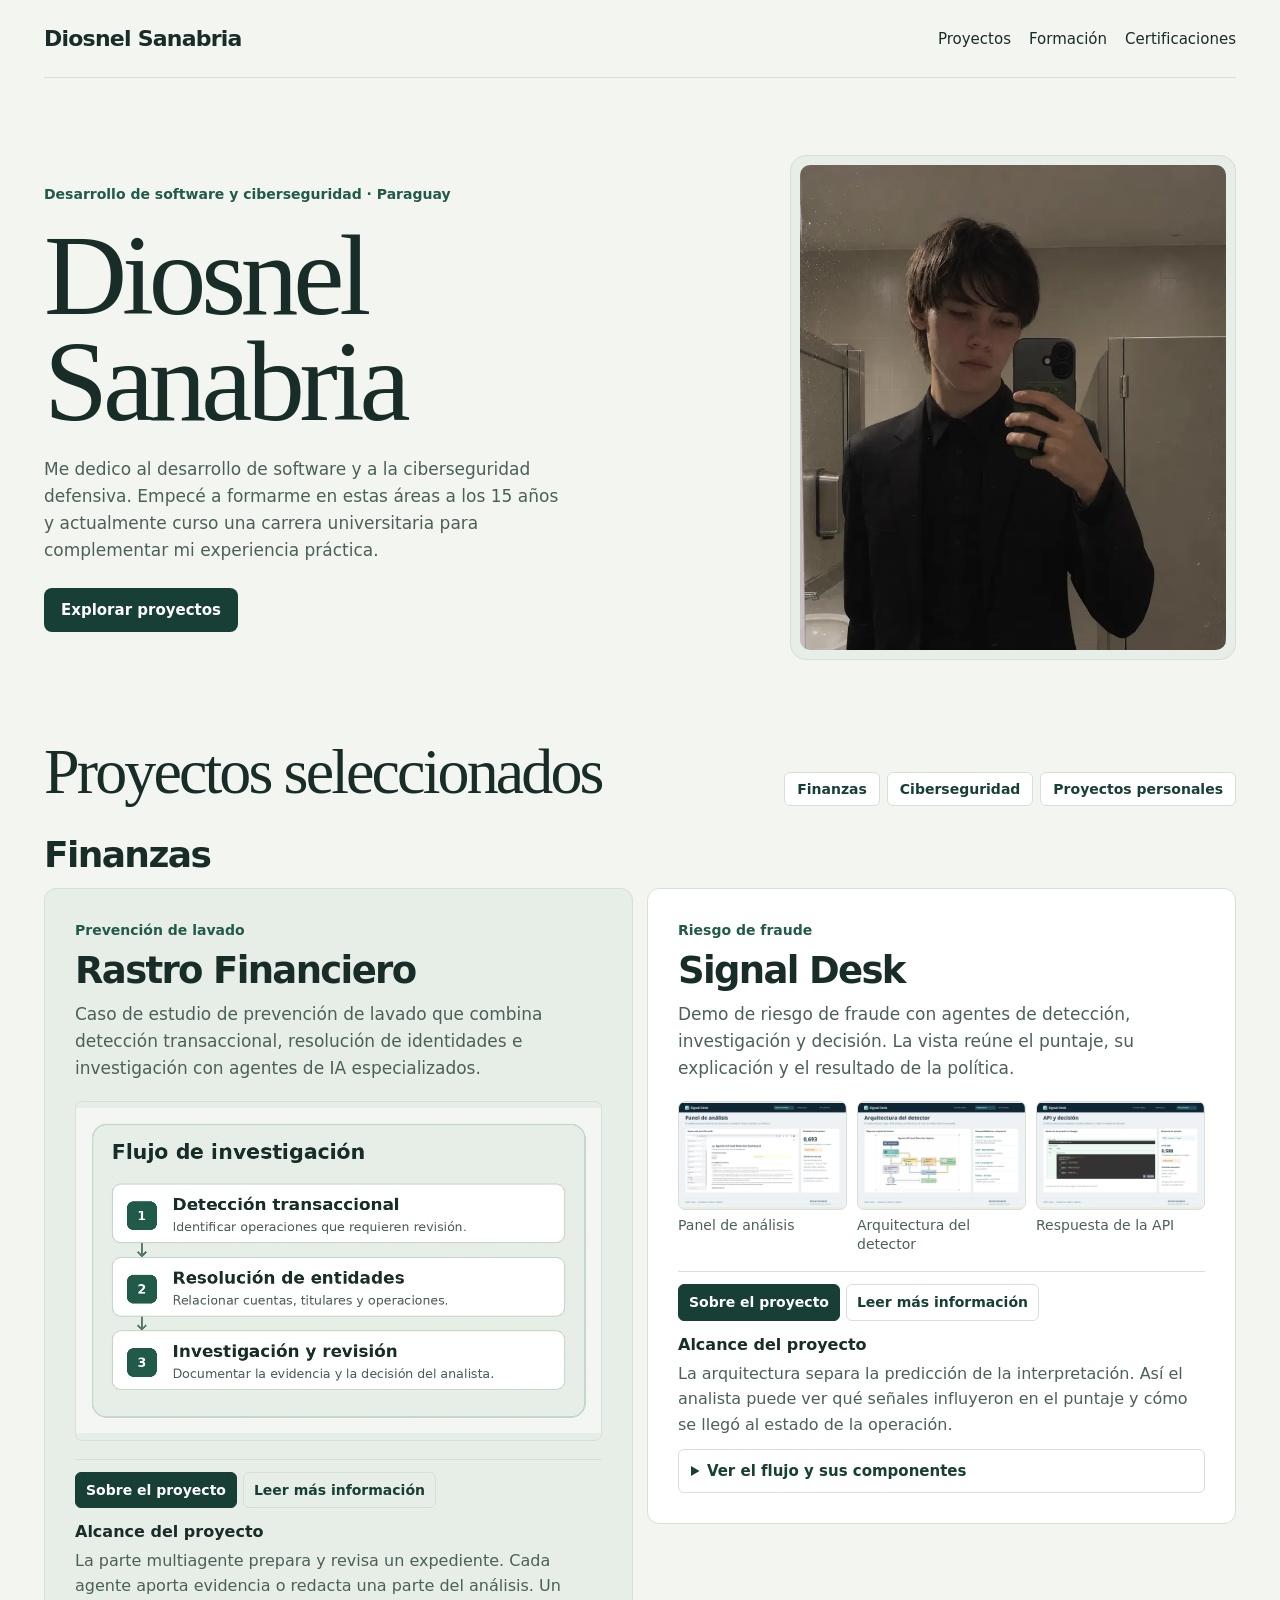
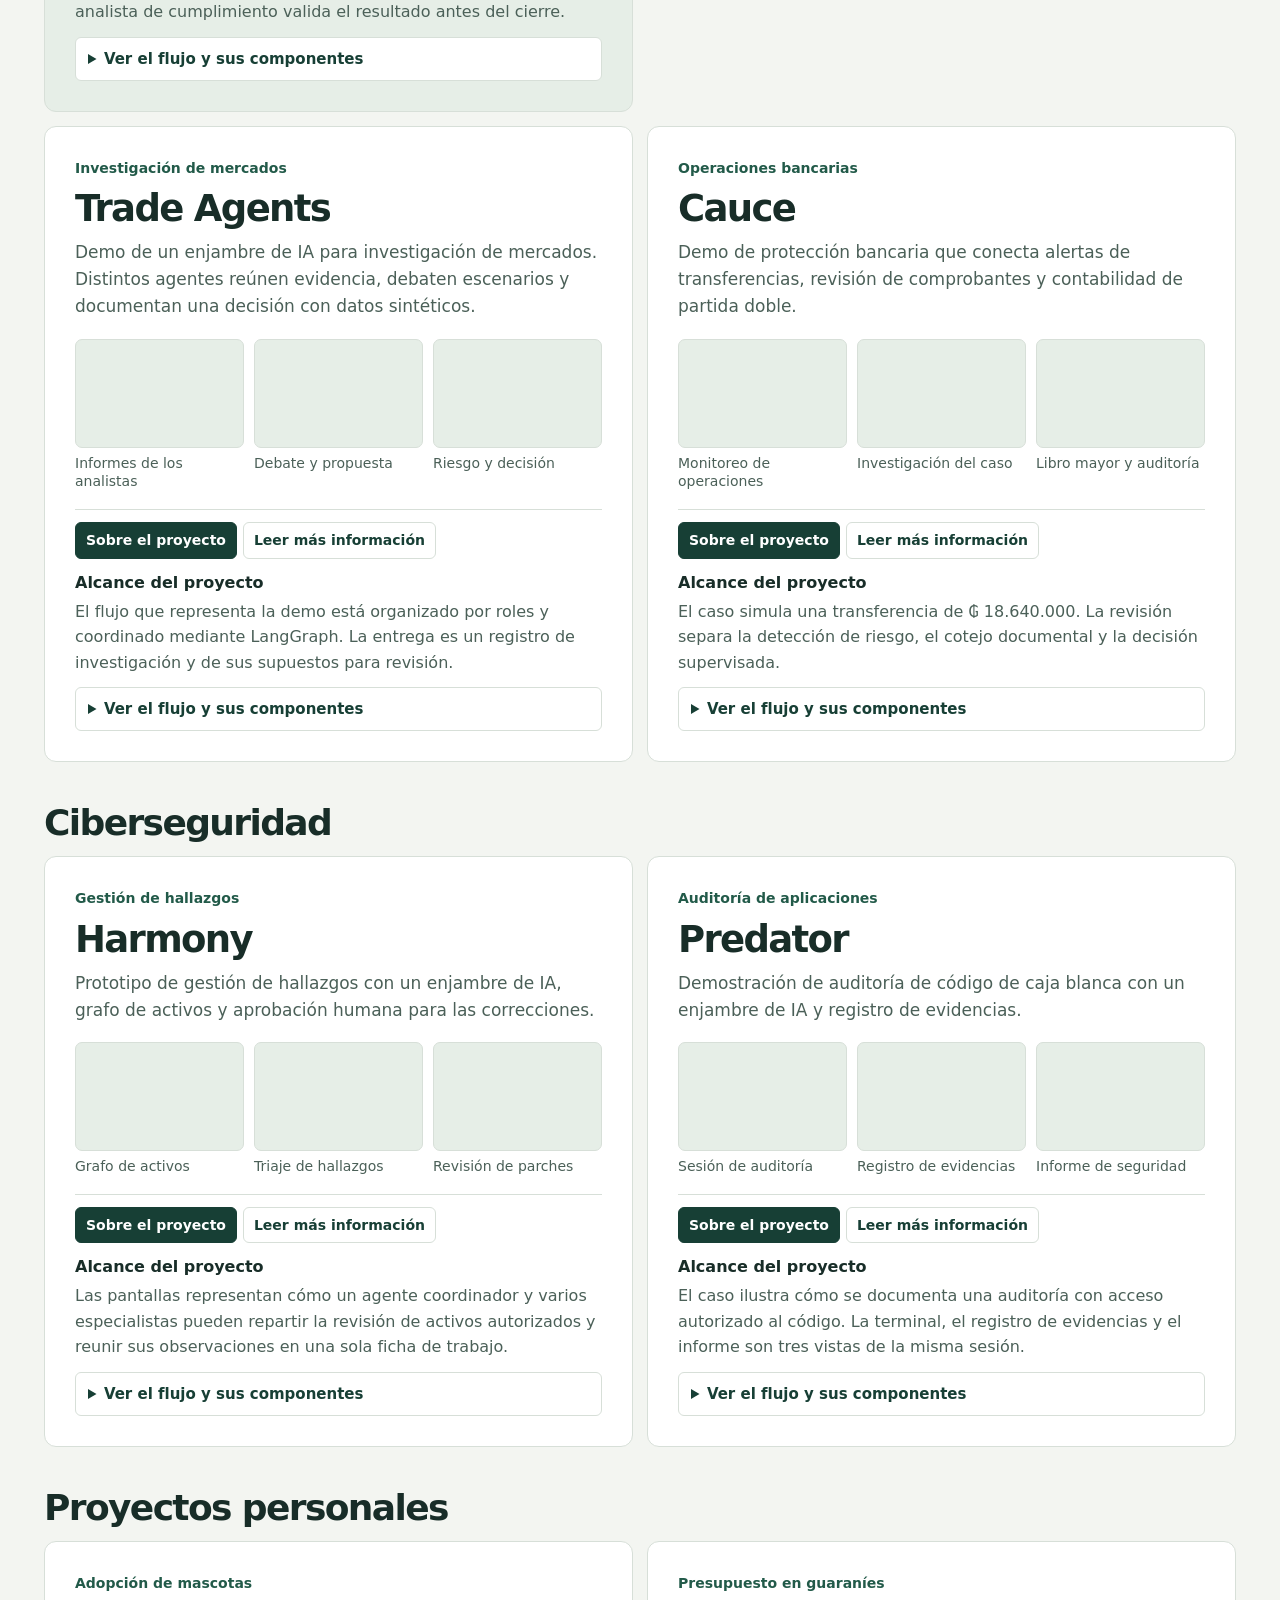
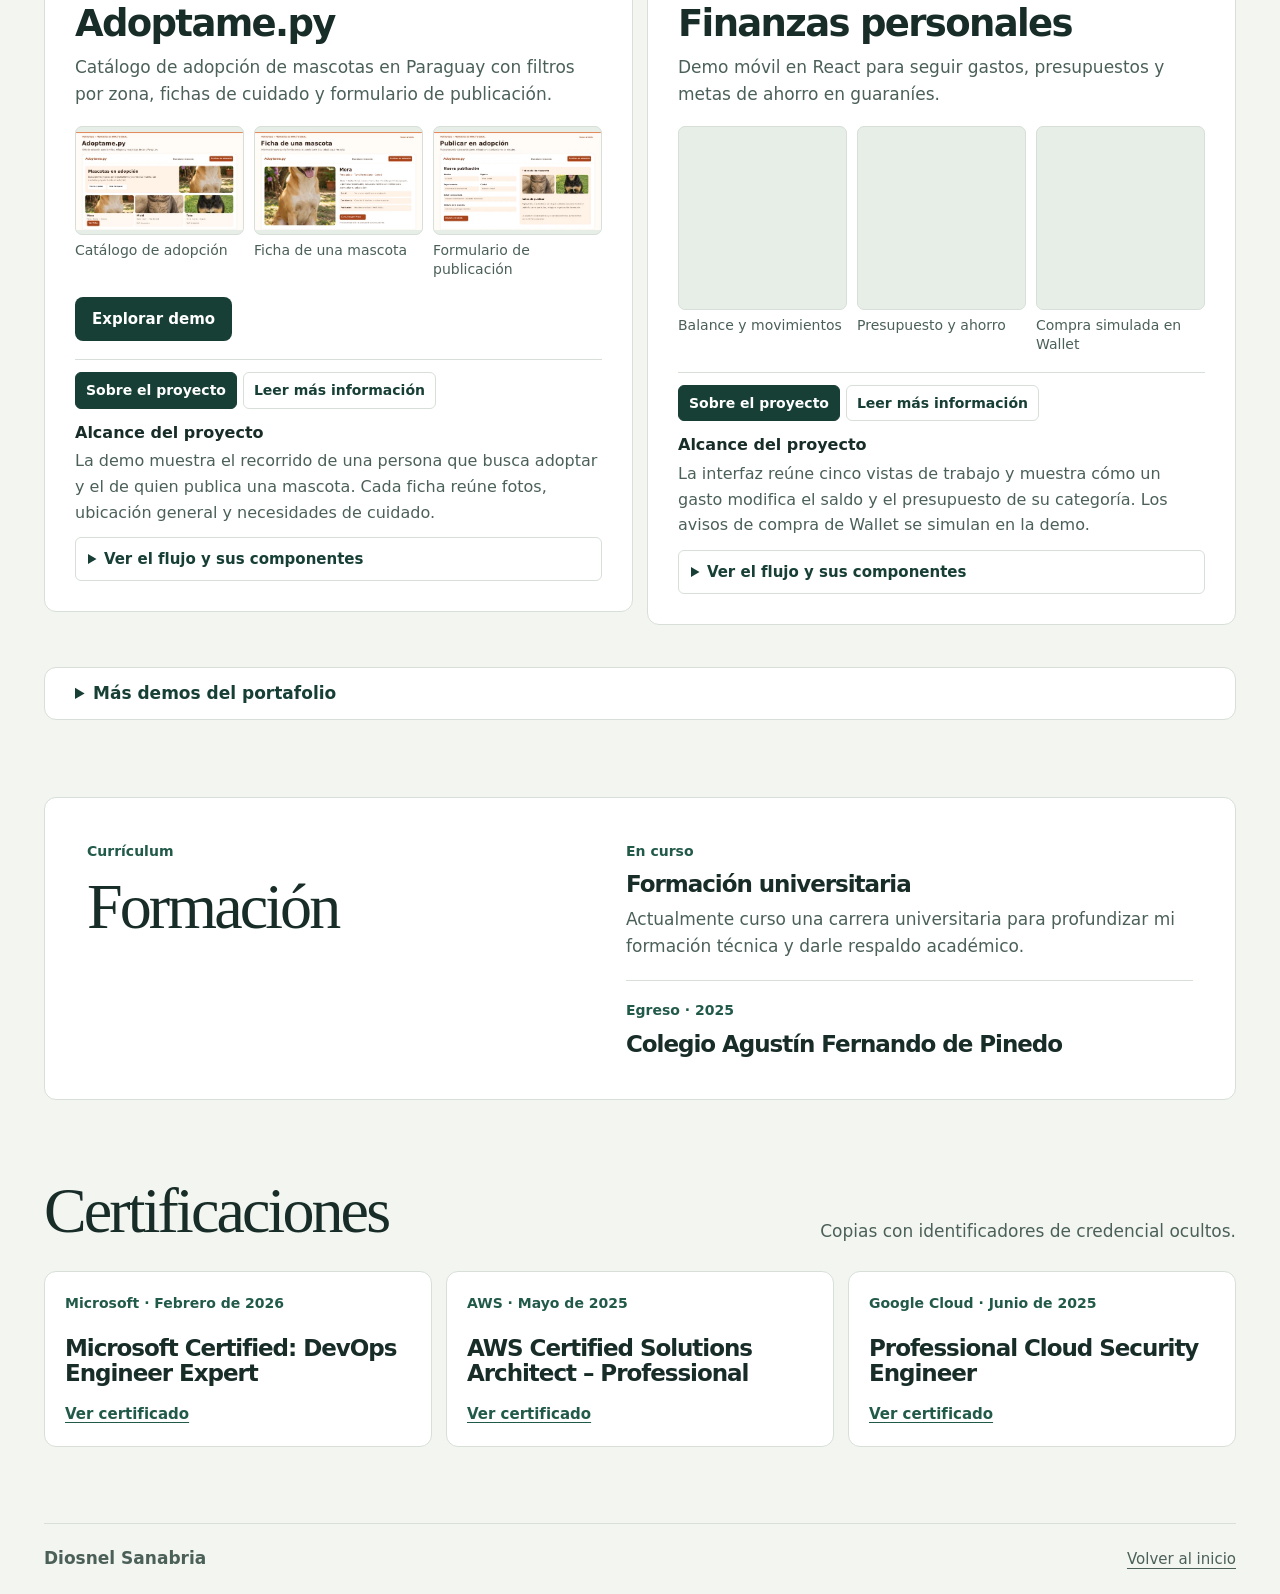
==== commit ca6dd429: "Detallar flujos y agentes de IA del portafolio" ====
--- a/index.html
+++ b/index.html
@@ -42,7 +42,7 @@
   <div class="case-copy">
     <p class="eyebrow">Prevención de lavado</p>
     <h4>Rastro Financiero</h4>
-    <p>Seguimiento de operaciones inusuales, relaciones entre cuentas y decisiones de investigación.</p>
+    <p>Caso de estudio de prevención de lavado que combina detección transaccional, resolución de identidades e investigación con agentes de IA especializados.</p>
   </div>
   <figure>
     <a class="image-link" href="project-rastro-financiero.webp" data-gallery="rastro-financiero" data-label="Flujo de investigación" aria-label="Ampliar: flujo de investigación">
@@ -56,8 +56,16 @@
     </div>
     <section class="detail-panel" id="rastro-financiero-overview" data-panel="overview" aria-labelledby="rastro-financiero-overview-title">
       <h5 id="rastro-financiero-overview-title">Alcance del proyecto</h5>
-      <p>El caso de estudio sigue una alerta de prevención de lavado desde su detección hasta el cierre. La revisión vincula titulares, cuentas y contrapartes para ordenar las operaciones que requieren contexto adicional.</p>
-      <p>El resultado es un expediente con la relación entre entidades, los movimientos relevantes y el fundamento de la decisión del analista.</p>
+      <p>La parte multiagente prepara y revisa un expediente. Cada agente aporta evidencia o redacta una parte del análisis. Un analista de cumplimiento valida el resultado antes del cierre.</p>
+      <details class="project-flow">
+        <summary>Ver el flujo y sus componentes</summary>
+        <ul>
+          <li><strong>Detección</strong> Los movimientos se contrastan con el perfil del cliente, reglas y operaciones similares para priorizar alertas.</li>
+          <li><strong>Resolución de entidades</strong> La búsqueda por texto y similitud vectorial propone registros que podrían corresponder a la misma entidad. Los vínculos entre cuentas y contrapartes aportan contexto a la revisión.</li>
+          <li><strong>Investigación multiagente</strong> El agente de triaje reúne movimientos, identidades, relaciones y listas de vigilancia. El analista del caso examina vínculos y patrones temporales, y los subagentes profundizan en pistas concretas.</li>
+          <li><strong>Borrador y validación</strong> Un agente prepara el borrador del reporte. El control de calidad puede devolverlo para ajustes. La revisión humana determina qué se incorpora al expediente final.</li>
+        </ul>
+      </details>
     </section>
     <section class="detail-panel" id="rastro-financiero-local" data-panel="local" aria-labelledby="rastro-financiero-local-title">
       <h5 id="rastro-financiero-local-title">Beneficio potencial para Paraguay</h5>
@@ -71,7 +79,7 @@
   <div class="case-copy">
     <p class="eyebrow">Riesgo de fraude</p>
     <h4>Signal Desk</h4>
-    <p>Evaluación del riesgo por transacción con XGBoost, explicaciones SHAP y consulta de resultados por API.</p>
+    <p>Demo de riesgo de fraude con agentes de detección, investigación y decisión. La vista reúne el puntaje, su explicación y el resultado de la política.</p>
   </div>
   <div class="screens">
 <figure>
@@ -100,8 +108,16 @@
     </div>
     <section class="detail-panel" id="signal-overview" data-panel="overview" aria-labelledby="signal-overview-title">
       <h5 id="signal-overview-title">Alcance del proyecto</h5>
-      <p>La demo parte de una transacción, estima su riesgo con XGBoost y usa SHAP para destacar las variables que más influyeron en esa estimación. El panel y la API muestran la puntuación y su explicación.</p>
-      <p>La salida permite revisar por qué una operación se priorizó y registrar si la alerta aporta valor al análisis.</p>
+      <p>La arquitectura separa la predicción de la interpretación. Así el analista puede ver qué señales influyeron en el puntaje y cómo se llegó al estado de la operación.</p>
+      <details class="project-flow">
+        <summary>Ver el flujo y sus componentes</summary>
+        <ul>
+          <li><strong>Detección</strong> El agente de detección usa XGBoost para estimar el riesgo según variables de la operación y su historial.</li>
+          <li><strong>Explicación e investigación</strong> SHAP muestra cuánto aportó cada variable al puntaje del modelo. El agente de investigación usa un modelo de lenguaje para resumir esas señales para el analista.</li>
+          <li><strong>Decisión</strong> El agente de decisión aplica la política de fraude y devuelve un estado de aprobación, investigación o bloqueo. La captura de ejemplo devuelve INVESTIGATE.</li>
+          <li><strong>Consulta</strong> El panel en Streamlit muestra la evaluación. La API en FastAPI recibe la consulta mediante POST /predict_fraud y devuelve el resultado para revisión o integración.</li>
+        </ul>
+      </details>
     </section>
     <section class="detail-panel" id="signal-local" data-panel="local" aria-labelledby="signal-local-title">
       <h5 id="signal-local-title">Beneficio potencial para Paraguay</h5>
@@ -115,7 +131,7 @@
   <div class="case-copy">
     <p class="eyebrow">Investigación de mercados</p>
     <h4>Trade Agents</h4>
-    <p>Demo de análisis de mercados que reúne informes, contrasta hipótesis y documenta una decisión de riesgo con datos sintéticos.</p>
+    <p>Demo de un enjambre de IA para investigación de mercados. Distintos agentes reúnen evidencia, debaten escenarios y documentan una decisión con datos sintéticos.</p>
   </div>
   <div class="screens">
 <figure>
@@ -144,8 +160,16 @@
     </div>
     <section class="detail-panel" id="trade-overview" data-panel="overview" aria-labelledby="trade-overview-title">
       <h5 id="trade-overview-title">Alcance del proyecto</h5>
-      <p>La demo organiza la investigación en informes de fundamentos, señales técnicas, noticias y sentimiento. Un debate contrasta las hipótesis y la revisión de riesgo documenta la decisión y las dudas pendientes.</p>
-      <p>La evidencia disponible y las razones para descartar una hipótesis quedan registradas junto a la propuesta. La demostración usa datos sintéticos.</p>
+      <p>El flujo que representa la demo está organizado por roles y coordinado mediante LangGraph. La entrega es un registro de investigación y de sus supuestos para revisión.</p>
+      <details class="project-flow">
+        <summary>Ver el flujo y sus componentes</summary>
+        <ul>
+          <li><strong>Analistas especializados</strong> Los analistas fundamental, técnico, de noticias y de sentimiento preparan informes independientes a partir de distintas fuentes.</li>
+          <li><strong>Debate</strong> Los investigadores alcista y bajista contrastan sus argumentos y señalan qué evidencias faltan o se contradicen.</li>
+          <li><strong>Propuesta</strong> El agente operador convierte el debate en una propuesta simulada y deja constancia de las razones que la sustentan.</li>
+          <li><strong>Riesgo y cierre</strong> Los agentes de riesgo revisan la exposición y pueden devolver la propuesta para ajustes. El rol de gestión de cartera registra la decisión final de la simulación.</li>
+        </ul>
+      </details>
     </section>
     <section class="detail-panel" id="trade-local" data-panel="local" aria-labelledby="trade-local-title">
       <h5 id="trade-local-title">Beneficio potencial para Paraguay</h5>
@@ -159,7 +183,7 @@
   <div class="case-copy">
     <p class="eyebrow">Operaciones bancarias</p>
     <h4>Cauce</h4>
-    <p>Trabajo previo sobre monitoreo de operaciones, investigación de alertas y registro de decisiones para auditoría.</p>
+    <p>Demo de protección bancaria que conecta alertas de transferencias, revisión de comprobantes y contabilidad de partida doble.</p>
   </div>
   <div class="screens">
 <figure>
@@ -188,8 +212,16 @@
     </div>
     <section class="detail-panel" id="cauce-overview" data-panel="overview" aria-labelledby="cauce-overview-title">
       <h5 id="cauce-overview-title">Alcance del proyecto</h5>
-      <p>El trabajo previo recorre tres momentos de una operación bancaria: el monitoreo, la revisión de una alerta y el registro de la resolución en el historial de auditoría.</p>
-      <p>La vista del caso reúne los datos de la operación y su impacto, para que operaciones pueda documentar qué decisión tomó, quién la revisó y cuándo quedó registrada.</p>
+      <p>El caso simula una transferencia de ₲ 18.640.000. La revisión separa la detección de riesgo, el cotejo documental y la decisión supervisada.</p>
+      <details class="project-flow">
+        <summary>Ver el flujo y sus componentes</summary>
+        <ul>
+          <li><strong>Monitoreo</strong> El movimiento TX-7612 genera una alerta por un importe atípico y un beneficiario nuevo. Queda retenido para revisión en el caso de prueba.</li>
+          <li><strong>Cotejo documental</strong> El reconocimiento óptico de caracteres (OCR) extrae datos del comprobante. El analista contrasta una diferencia de ₲ 180.000 y verifica el destino contra la evidencia.</li>
+          <li><strong>Doble control</strong> Una persona prepara el expediente y otra decide sobre la liberación de la operación. El historial conserva las acciones y las personas responsables.</li>
+          <li><strong>Libro mayor</strong> El ejemplo muestra los débitos y créditos del mismo movimiento y el control que evita contabilizarlo dos veces.</li>
+        </ul>
+      </details>
     </section>
     <section class="detail-panel" id="cauce-local" data-panel="local" aria-labelledby="cauce-local-title">
       <h5 id="cauce-local-title">Beneficio potencial para Paraguay</h5>
@@ -206,7 +238,7 @@
   <div class="case-copy">
     <p class="eyebrow">Gestión de hallazgos</p>
     <h4>Harmony</h4>
-    <p>Prototipo para visualizar relaciones entre activos, priorizar hallazgos y revisar las correcciones propuestas.</p>
+    <p>Prototipo de gestión de hallazgos con un enjambre de IA, grafo de activos y aprobación humana para las correcciones.</p>
   </div>
   <div class="screens">
 <figure>
@@ -235,8 +267,15 @@
     </div>
     <section class="detail-panel" id="harmony-overview" data-panel="overview" aria-labelledby="harmony-overview-title">
       <h5 id="harmony-overview-title">Alcance del proyecto</h5>
-      <p>El prototipo reúne servicios, repositorios y dependencias en un grafo. Los hallazgos se vinculan con los activos afectados, su responsable y la corrección propuesta.</p>
-      <p>La vista de revisión permite evaluar el cambio, dejar constancia de la decisión y coordinar con quien mantiene el servicio.</p>
+      <p>Las pantallas representan cómo un agente coordinador y varios especialistas pueden repartir la revisión de activos autorizados y reunir sus observaciones en una sola ficha de trabajo.</p>
+      <details class="project-flow">
+        <summary>Ver el flujo y sus componentes</summary>
+        <ul>
+          <li><strong>Inventario</strong> El grafo conecta servicios, repositorios y dependencias con sus responsables. La vista permite entender qué activos se podrían ver afectados por un cambio.</li>
+          <li><strong>Revisión colaborativa</strong> El coordinador reúne observaciones sobre contexto, evidencia y prioridad. Las contribuciones de los especialistas permiten comparar hallazgos antes de derivarlos al responsable.</li>
+          <li><strong>Corrección propuesta</strong> La ficha reúne el cambio sugerido, los activos afectados y las pruebas previstas. La persona responsable revisa la propuesta y deja constancia de su decisión.</li>
+        </ul>
+      </details>
     </section>
     <section class="detail-panel" id="harmony-local" data-panel="local" aria-labelledby="harmony-local-title">
       <h5 id="harmony-local-title">Beneficio potencial para Paraguay</h5>
@@ -250,7 +289,7 @@
   <div class="case-copy">
     <p class="eyebrow">Auditoría de aplicaciones</p>
     <h4>Predator</h4>
-    <p>Caso de auditoría de código en un entorno de prueba, con registro de evidencias y un informe de hallazgos.</p>
+    <p>Demostración de auditoría de código de caja blanca con un enjambre de IA y registro de evidencias.</p>
   </div>
   <div class="screens">
 <figure>
@@ -279,8 +318,15 @@
     </div>
     <section class="detail-panel" id="predator-overview" data-panel="overview" aria-labelledby="predator-overview-title">
       <h5 id="predator-overview-title">Alcance del proyecto</h5>
-      <p>El caso documenta una auditoría de código en un entorno de prueba. La sesión conserva el alcance, el registro de evidencias y un informe que describe el hallazgo, su impacto y la corrección propuesta.</p>
-      <p>La identificación del hallazgo permite encontrar su evidencia de respaldo y dejar constancia de la revisión posterior.</p>
+      <p>El caso ilustra cómo se documenta una auditoría con acceso autorizado al código. La terminal, el registro de evidencias y el informe son tres vistas de la misma sesión.</p>
+      <details class="project-flow">
+        <summary>Ver el flujo y sus componentes</summary>
+        <ul>
+          <li><strong>Alcance de la sesión</strong> La ficha identifica el repositorio de prueba, el entorno y el control de seguridad que se revisa.</li>
+          <li><strong>Roles de revisión</strong> El diseño multiagente reparte la lectura del código, la organización de evidencias y la redacción del informe entre especialistas.</li>
+          <li><strong>Hallazgo y seguimiento</strong> El informe describe el impacto observado, la corrección propuesta y el estado de revisión posterior. La evidencia se vincula a un identificador de hallazgo.</li>
+        </ul>
+      </details>
     </section>
     <section class="detail-panel" id="predator-local" data-panel="local" aria-labelledby="predator-local-title">
       <h5 id="predator-local-title">Beneficio potencial para Paraguay</h5>
@@ -297,7 +343,7 @@
   <div class="case-copy">
     <p class="eyebrow">Adopción de mascotas</p>
     <h4>Adoptame.py</h4>
-    <p>Catálogo de mascotas en Paraguay con filtros por zona, fichas de adopción y un formulario de publicación.</p>
+    <p>Catálogo de adopción de mascotas en Paraguay con filtros por zona, fichas de cuidado y formulario de publicación.</p>
   </div>
   <div class="screens">
 <figure>
@@ -327,8 +373,15 @@
     </div>
     <section class="detail-panel" id="adoptame-overview" data-panel="overview" aria-labelledby="adoptame-overview-title">
       <h5 id="adoptame-overview-title">Alcance del proyecto</h5>
-      <p>La demo incluye un catálogo por zona, fichas con información sobre los cuidados del animal y un formulario para publicar una adopción.</p>
-      <p>Cada ficha ayuda a comparar necesidades de cuidado y facilita que la persona interesada llegue a una solicitud con información suficiente.</p>
+      <p>La demo muestra el recorrido de una persona que busca adoptar y el de quien publica una mascota. Cada ficha reúne fotos, ubicación general y necesidades de cuidado.</p>
+      <details class="project-flow">
+        <summary>Ver el flujo y sus componentes</summary>
+        <ul>
+          <li><strong>Búsqueda</strong> Los filtros ayudan a encontrar mascotas por zona y recorrer las fichas disponibles.</li>
+          <li><strong>Ficha</strong> La vista individual presenta las características y los cuidados de la mascota para que la persona pueda evaluar si su hogar es adecuado.</li>
+          <li><strong>Publicación</strong> El formulario reúne los datos de la mascota y sus fotos. El flujo de piloto contempla moderación y seguimiento de la disponibilidad con los refugios.</li>
+        </ul>
+      </details>
     </section>
     <section class="detail-panel" id="adoptame-local" data-panel="local" aria-labelledby="adoptame-local-title">
       <h5 id="adoptame-local-title">Beneficio potencial para Paraguay</h5>
@@ -342,7 +395,7 @@
   <div class="case-copy">
     <p class="eyebrow">Presupuesto en guaraníes</p>
     <h4>Finanzas personales</h4>
-    <p>Demo móvil en React para registrar gastos, planificar ahorros y revisar un aviso de compra simulado de Wallet.</p>
+    <p>Demo móvil en React para seguir gastos, presupuestos y metas de ahorro en guaraníes.</p>
   </div>
   <div class="screens screens-phone">
 <figure>
@@ -371,8 +424,16 @@
     </div>
     <section class="detail-panel" id="finanzas-personales-overview" data-panel="overview" aria-labelledby="finanzas-personales-overview-title">
       <h5 id="finanzas-personales-overview-title">Alcance del proyecto</h5>
-      <p>La demo móvil en React reúne balance, movimientos, presupuesto y metas de ahorro en guaraníes. La vista de Wallet usa un aviso simulado que se puede revisar antes de registrar la compra.</p>
-      <p>El flujo muestra cómo una compra modifica el presupuesto de su categoría y el saldo disponible.</p>
+      <p>La interfaz reúne cinco vistas de trabajo y muestra cómo un gasto modifica el saldo y el presupuesto de su categoría. Los avisos de compra de Wallet se simulan en la demo.</p>
+      <details class="project-flow">
+        <summary>Ver el flujo y sus componentes</summary>
+        <ul>
+          <li><strong>Inicio y Plan</strong> Inicio muestra el balance y los movimientos recientes. Plan reúne el presupuesto por categoría y las metas de ahorro.</li>
+          <li><strong>Registro</strong> El flujo incorpora gastos en efectivo o con tarjeta y permite revisar el importe y la categoría antes de guardarlos.</li>
+          <li><strong>Estadísticas</strong> La vista agrupa gastos por categoría para comparar en qué se concentra el consumo.</li>
+          <li><strong>Wallet</strong> Un aviso simulado de Apple Pay o Google Wallet pasa a una vista de revisión. La persona decide si confirma el registro del gasto.</li>
+        </ul>
+      </details>
     </section>
     <section class="detail-panel" id="finanzas-personales-local" data-panel="local" aria-labelledby="finanzas-personales-local-title">
       <h5 id="finanzas-personales-local-title">Beneficio potencial para Paraguay</h5>
--- a/style.css
+++ b/style.css
@@ -211,3 +211,32 @@
 }
 .detail-panel p:last-child { margin-bottom: 0; }
 .detail-panel + .detail-panel:not([hidden]) { margin-top: 14px; }
+
+.project-flow {
+  margin-top: 12px;
+  border: 1px solid var(--line);
+  border-radius: 6px;
+  background: var(--surface);
+}
+.project-flow summary {
+  cursor: pointer;
+  padding: 9px 12px;
+  color: var(--accent-dark);
+  font-size: 15px;
+  font-weight: 700;
+}
+.project-flow ul {
+  list-style: none;
+  margin: 0;
+  padding: 0 12px 4px;
+}
+.project-flow li {
+  padding: 9px 0;
+  border-top: 1px solid var(--line);
+  color: var(--muted);
+  font-size: 15px;
+}
+.project-flow strong {
+  display: block;
+  color: var(--ink);
+}
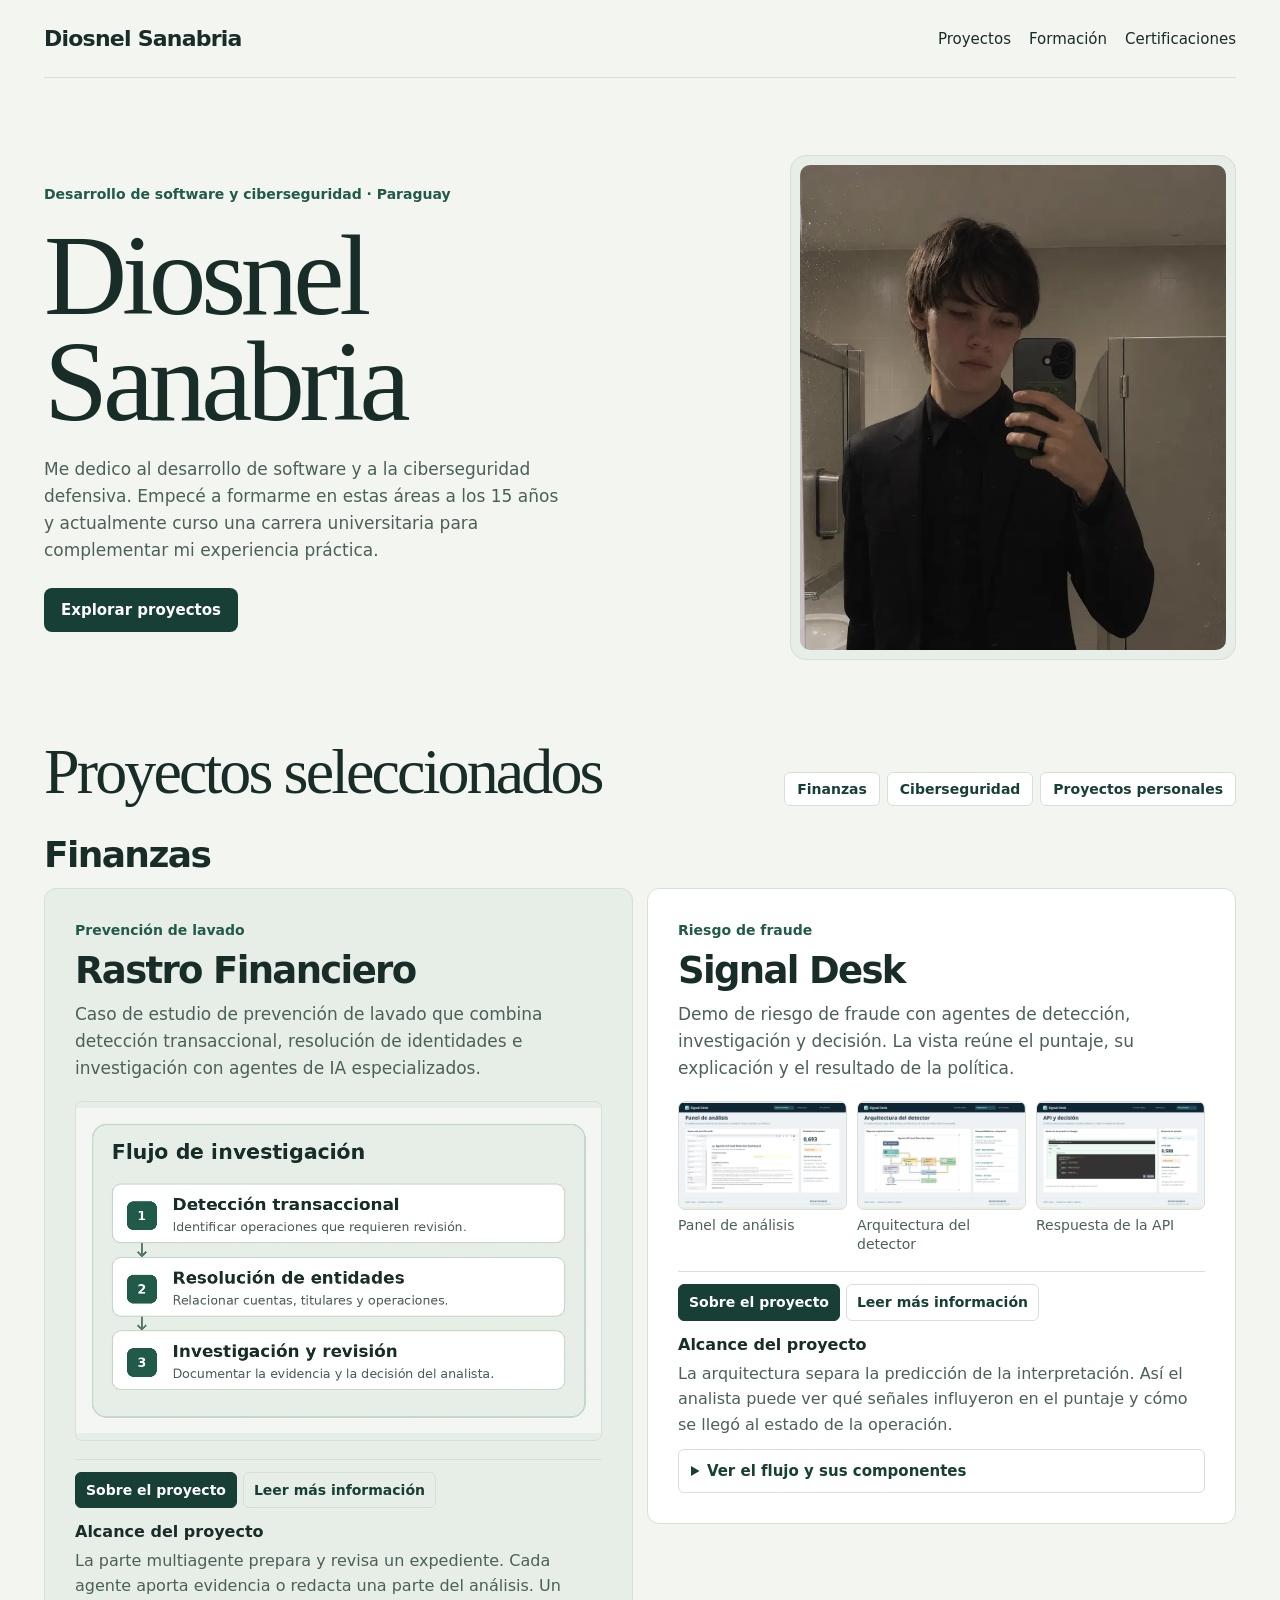
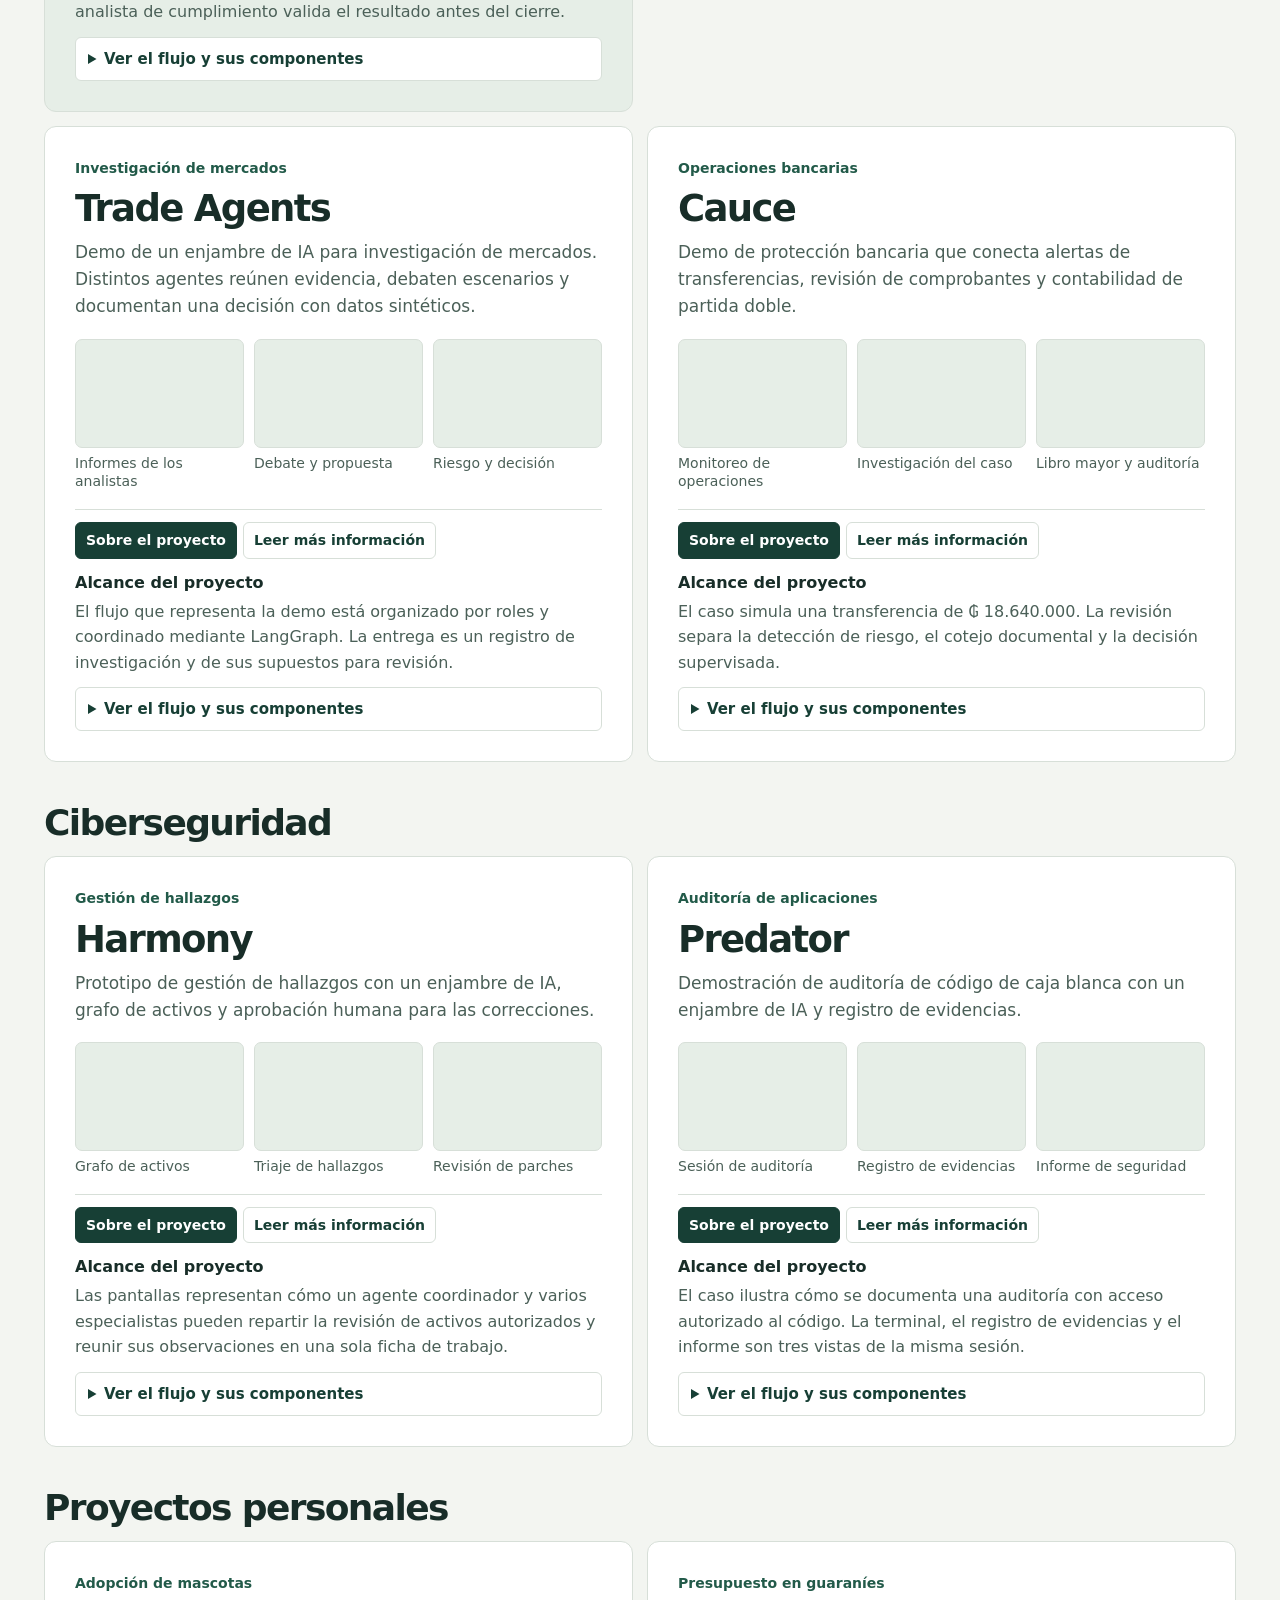
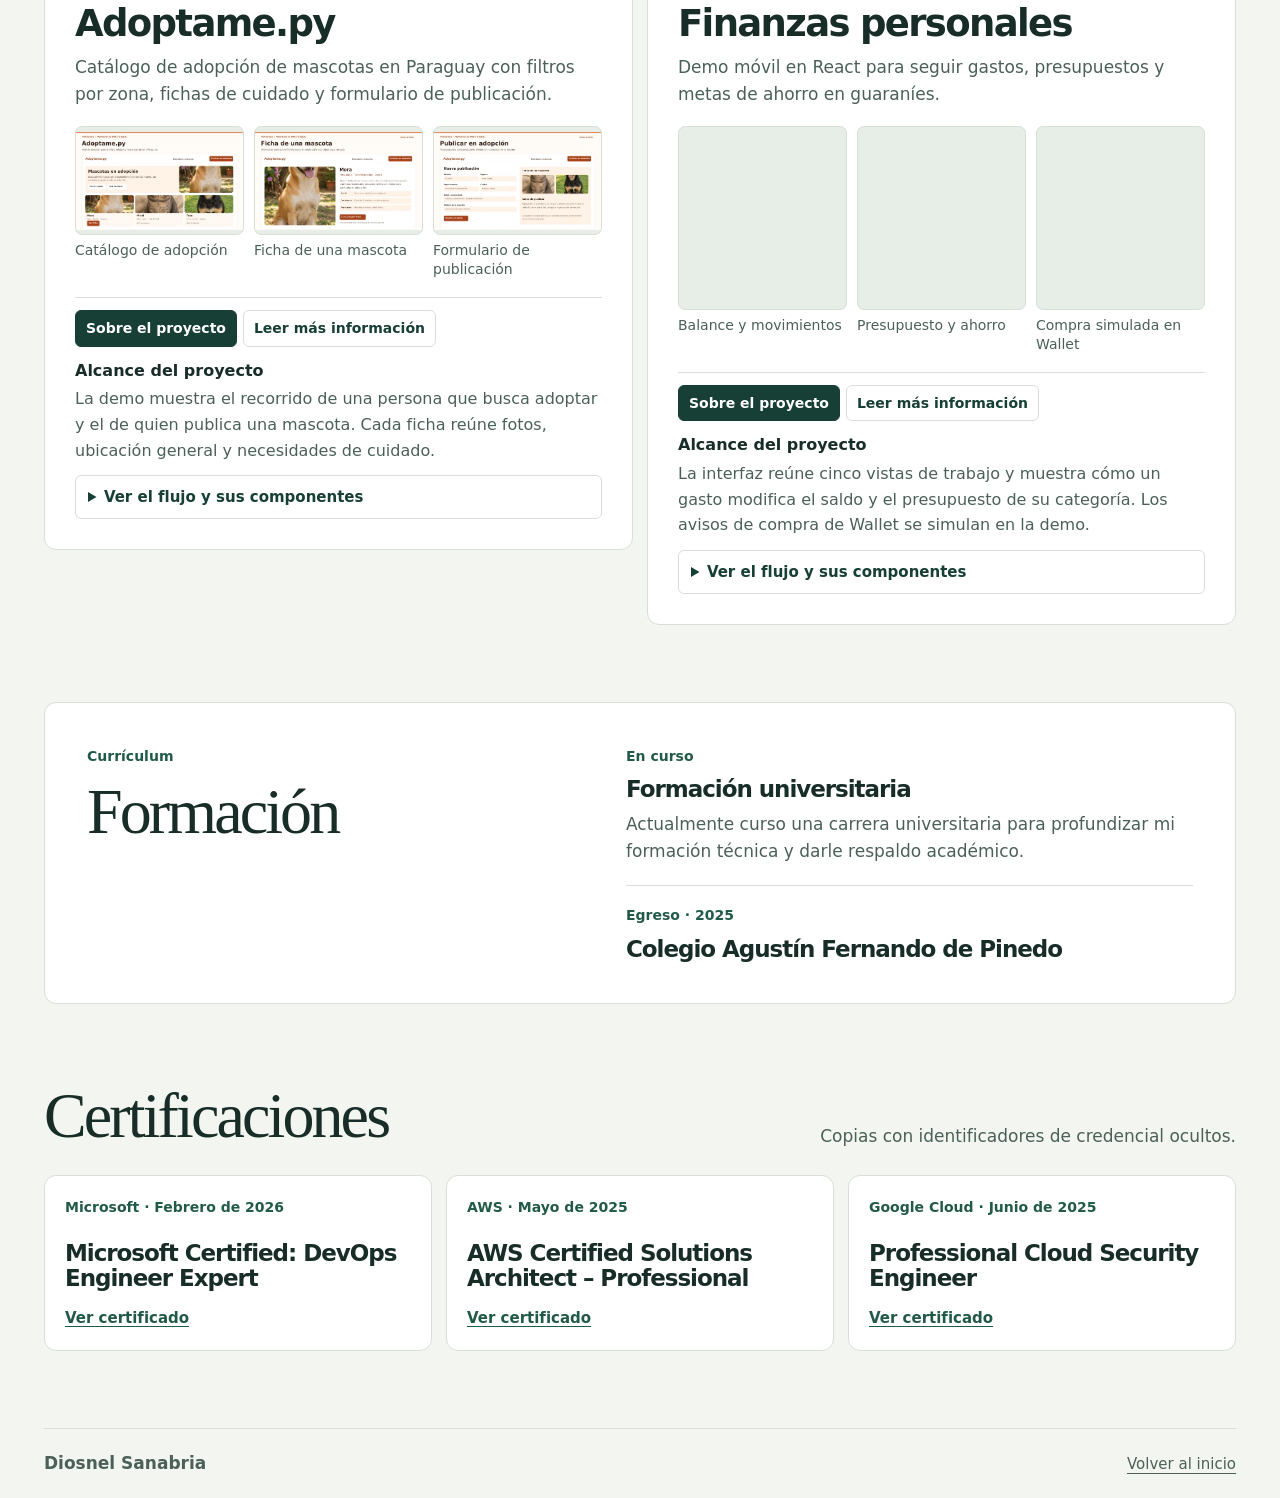
==== commit a0dd221c: "Quitar las demos adicionales del portafolio" ====
--- a/index.html
+++ b/index.html
@@ -365,7 +365,6 @@
   <figcaption>Formulario de publicación</figcaption>
 </figure>
 </div>
-  <div class="case-actions"><a class="button" href="demos.html#adoptame">Explorar demo</a></div>
   <div class="project-detail" data-project-tabs>
     <div class="detail-tabs" data-tab-list hidden>
       <button type="button" data-tab="overview">Sobre el proyecto</button>
@@ -444,19 +443,6 @@
   </div>
 </article></div>
 </section>
-  <details class="archive">
-    <summary>Más demos del portafolio</summary>
-    <ul><li id="zenix"><div><strong>Zenix</strong><span>Órdenes, presupuestos e inventario</span></div>
-      <div class="archive-actions"><a href="demos.html#zenix" aria-label="Demo de Zenix">Demo</a></div></li>
-<li id="phishguard"><div><strong>PhishGuard PY</strong><span>Análisis defensivo de suplantación</span></div>
-      <div class="archive-actions"><a href="demos.html#phishguard" aria-label="Demo de PhishGuard PY">Demo</a></div></li>
-<li id="saldivo"><div><strong>Saldivo</strong><span>Demo interactiva de gestión de gastos</span></div>
-      <div class="archive-actions"><a href="demos.html#saldivo" aria-label="Demo de Saldivo">Demo</a></div></li>
-<li id="sello"><div><strong>Sello PYG</strong><span>Revisión de comprobantes</span></div>
-      <div class="archive-actions"><a href="demos.html#sello" aria-label="Demo de Sello PYG">Demo</a></div></li>
-<li id="vigia"><div><strong>Vigía Web PY</strong><span>Revisión de controles de seguridad web</span></div>
-      <div class="archive-actions"><a href="demos.html#vigia" aria-label="Demo de Vigía Web PY">Demo</a></div></li></ul>
-  </details>
 </section>
 <section id="formacion" class="section education">
 <div><p class="eyebrow">Currículum</p><h2>Formación</h2></div>
--- a/style.css
+++ b/style.css
@@ -29,7 +29,7 @@
 .top, .footer { display: flex; justify-content: space-between; align-items: center; gap: 20px; padding-block: 21px; }
 .top { border-bottom: 1px solid var(--line); }
 .brand { font-weight: 750; letter-spacing: -.035em; font-size: 22px; text-decoration: none; }
-.top nav, .actions, .project-nav, .case-actions { display: flex; align-items: center; flex-wrap: wrap; gap: 18px; }
+.top nav, .actions, .project-nav { display: flex; align-items: center; flex-wrap: wrap; gap: 18px; }
 .top nav a, .footer a { font-size: 15px; text-underline-offset: .25em; }
 .top nav a { text-decoration: none; }
 .top nav a:hover { text-decoration: underline; }
@@ -88,7 +88,7 @@
 .project-group { scroll-margin-top: 24px; margin-block: 30px 42px; }
 .project-group > h3 { margin-bottom: 13px; }
 .case-grid { display: grid; grid-template-columns: repeat(2, minmax(0, 1fr)); align-items: start; gap: 14px; }
-.case, .education, .credentials article, .archive {
+.case, .education, .credentials article {
   border: 1px solid var(--line);
   border-radius: 12px;
   background: var(--surface);
@@ -102,7 +102,6 @@
   padding: clamp(16px, 2.6vw, 30px);
 }
 .case-copy p:last-child { color: var(--muted); margin: 10px 0 0; max-width: 65ch; }
-.case-actions { margin-top: auto; }
 .case-feature { background: var(--tint); }
 .screens figcaption { font-size: 14px; color: var(--muted); }
 
@@ -122,14 +121,6 @@
 .screens-phone .image-link { aspect-ratio: .92; padding: 4px; }
 .screens figcaption { margin-top: 6px; line-height: 1.35; }
 
-.archive { padding: 12px clamp(16px, 2.6vw, 30px); }
-.archive summary { cursor: pointer; color: var(--accent-dark); font-weight: 700; }
-.archive ul { list-style: none; padding: 0; margin: 10px 0 0; }
-.archive li { display: flex; justify-content: space-between; align-items: center; flex-wrap: wrap; gap: 6px 12px; border-top: 1px solid var(--line); padding: 10px 0; }
-.archive li div:first-child { display: grid; }
-.archive span, .archive a { font-size: 14px; }
-.archive span { color: var(--muted); }
-.archive-actions { display: flex; gap: 12px; color: var(--accent); font-weight: 650; }
 
 .education { display: grid; grid-template-columns: .95fr 1.05fr; gap: 26px; padding: clamp(19px, 4vw, 42px); }
 .education-list { display: grid; gap: 20px; }
